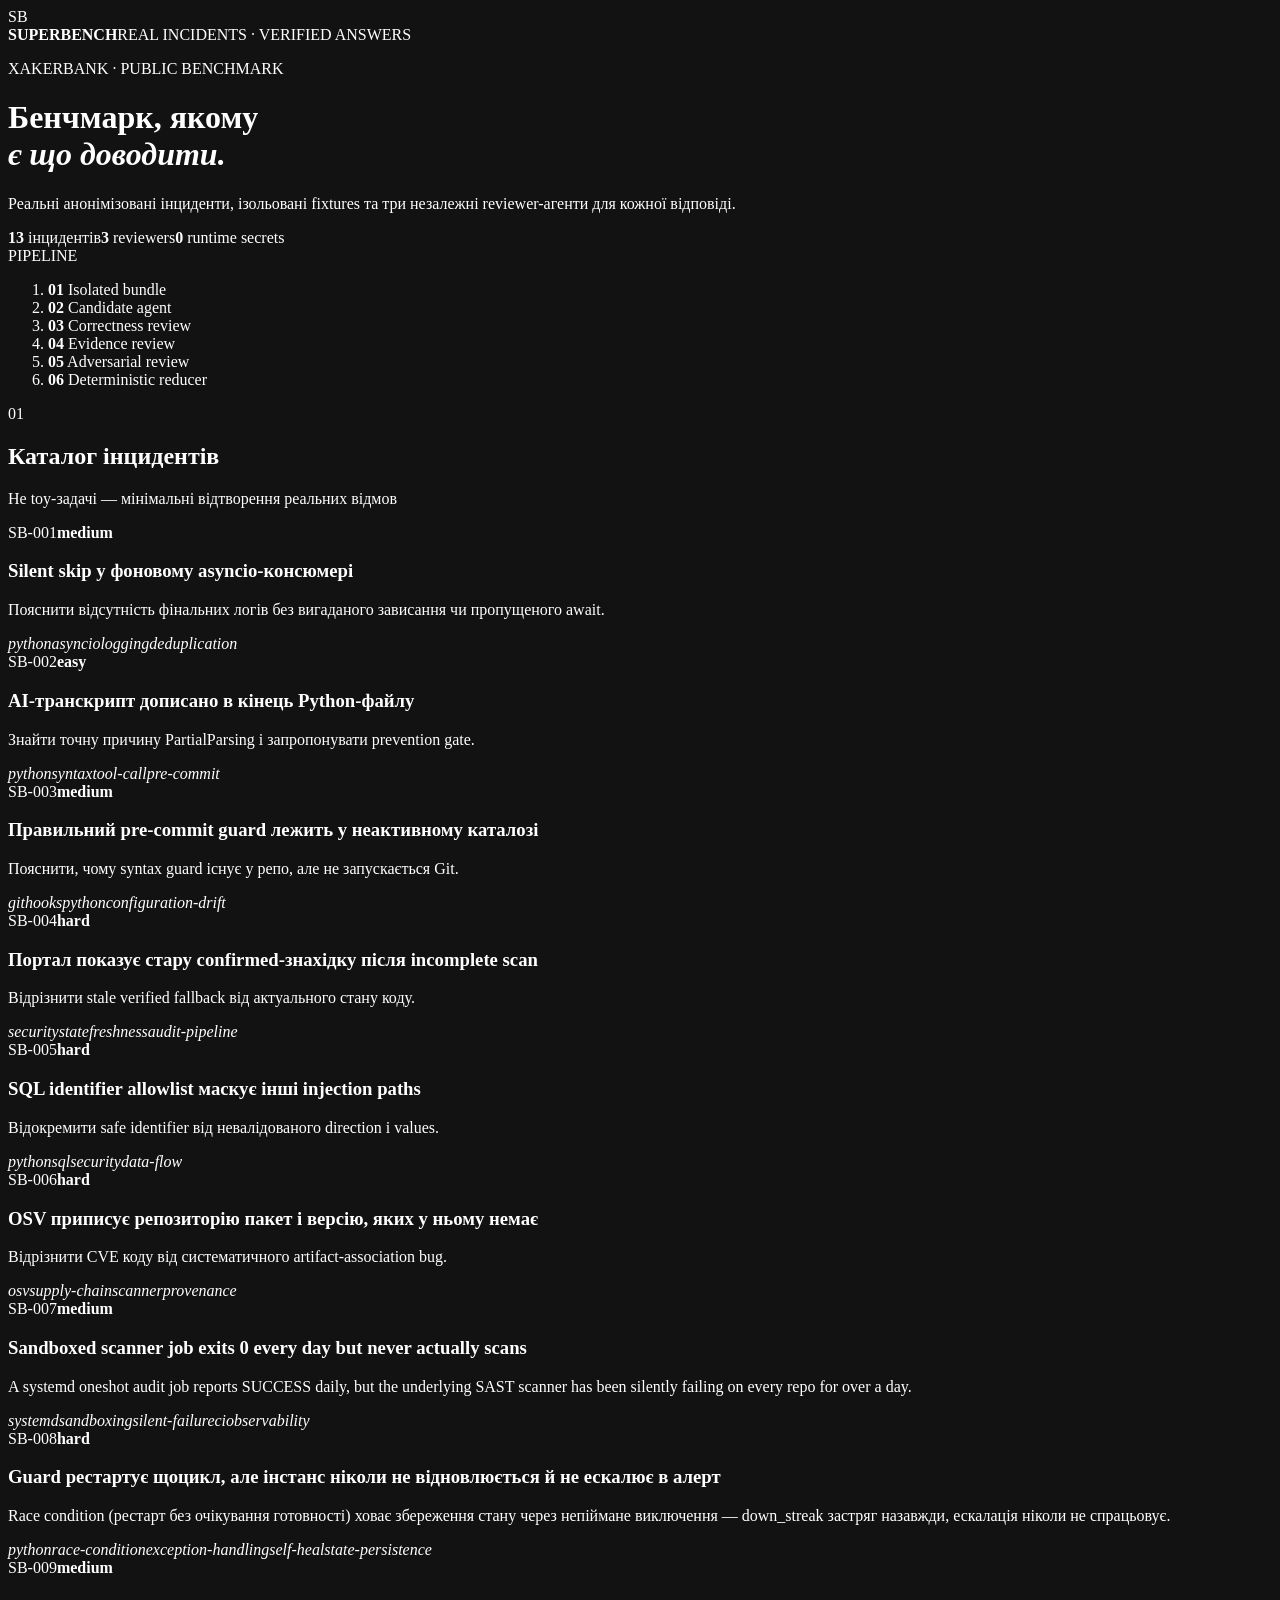
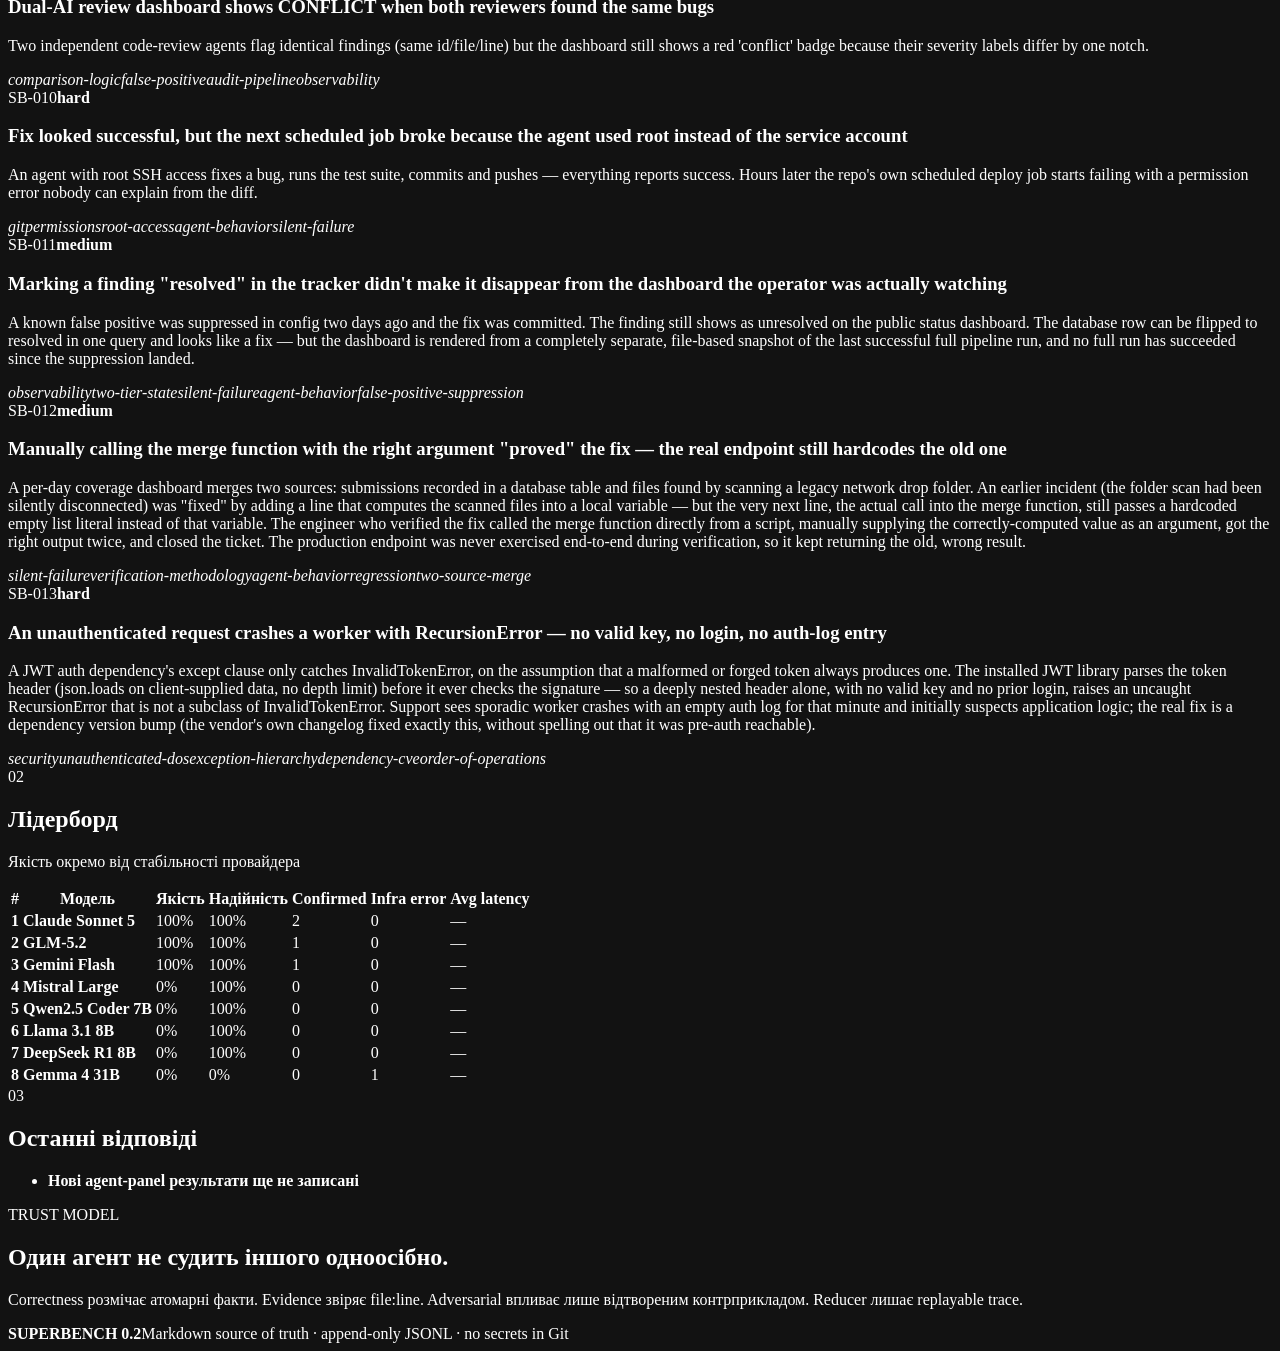
==== site/index.html @ 736113dd "feat: add SB-013 — unauthenticated RecursionError DoS via pre-auth JWT header parse A JWT library pa" ====
<!doctype html><html lang="uk"><head><meta charset="utf-8"><meta name="viewport" content="width=device-width,initial-scale=1"><meta name="color-scheme" content="dark"><title>SUPERBENCH · AI Agent Benchmark</title><link rel="stylesheet" href="/_/css/superstyle.css"><link rel="stylesheet" href="/assets/app.css"></head><body><main><header><nav><div class="logo">SB</div><b>SUPERBENCH</b><span>REAL INCIDENTS · VERIFIED ANSWERS</span></nav><div class="hero"><div><p class="eyebrow">XAKERBANK · PUBLIC BENCHMARK</p><h1>Бенчмарк, якому<br><em>є що доводити.</em></h1><p class="lead">Реальні анонімізовані інциденти, ізольовані fixtures та три незалежні reviewer-агенти для кожної відповіді.</p><div class="hero-stats"><span><b>13</b> інцидентів</span><span><b>3</b> reviewers</span><span><b>0</b> runtime secrets</span></div></div><aside><span>PIPELINE</span><ol><li><b>01</b> Isolated bundle</li><li><b>02</b> Candidate agent</li><li><b>03</b> Correctness review</li><li><b>04</b> Evidence review</li><li><b>05</b> Adversarial review</li><li><b>06</b> Deterministic reducer</li></ol></aside></div></header><section><div class="section-title"><div><span>01</span><h2>Каталог інцидентів</h2></div><p>Не toy-задачі — мінімальні відтворення реальних відмов</p></div><div class="cases"><article class="case"><div class="case-top"><span>SB-001</span><b>medium</b></div><h3>Silent skip у фоновому asyncio-консюмері</h3><p>Пояснити відсутність фінальних логів без вигаданого зависання чи пропущеного await.</p><div class="tags"><i>python</i><i>asyncio</i><i>logging</i><i>deduplication</i></div></article><article class="case"><div class="case-top"><span>SB-002</span><b>easy</b></div><h3>AI-транскрипт дописано в кінець Python-файлу</h3><p>Знайти точну причину PartialParsing і запропонувати prevention gate.</p><div class="tags"><i>python</i><i>syntax</i><i>tool-call</i><i>pre-commit</i></div></article><article class="case"><div class="case-top"><span>SB-003</span><b>medium</b></div><h3>Правильний pre-commit guard лежить у неактивному каталозі</h3><p>Пояснити, чому syntax guard існує у репо, але не запускається Git.</p><div class="tags"><i>git</i><i>hooks</i><i>python</i><i>configuration-drift</i></div></article><article class="case"><div class="case-top"><span>SB-004</span><b>hard</b></div><h3>Портал показує стару confirmed-знахідку після incomplete scan</h3><p>Відрізнити stale verified fallback від актуального стану коду.</p><div class="tags"><i>security</i><i>state</i><i>freshness</i><i>audit-pipeline</i></div></article><article class="case"><div class="case-top"><span>SB-005</span><b>hard</b></div><h3>SQL identifier allowlist маскує інші injection paths</h3><p>Відокремити safe identifier від невалідованого direction і values.</p><div class="tags"><i>python</i><i>sql</i><i>security</i><i>data-flow</i></div></article><article class="case"><div class="case-top"><span>SB-006</span><b>hard</b></div><h3>OSV приписує репозиторію пакет і версію, яких у ньому немає</h3><p>Відрізнити CVE коду від систематичного artifact-association bug.</p><div class="tags"><i>osv</i><i>supply-chain</i><i>scanner</i><i>provenance</i></div></article><article class="case"><div class="case-top"><span>SB-007</span><b>medium</b></div><h3>Sandboxed scanner job exits 0 every day but never actually scans</h3><p>A systemd oneshot audit job reports SUCCESS daily, but the underlying SAST scanner has been silently failing on every repo for over a day.</p><div class="tags"><i>systemd</i><i>sandboxing</i><i>silent-failure</i><i>ci</i><i>observability</i></div></article><article class="case"><div class="case-top"><span>SB-008</span><b>hard</b></div><h3>Guard рестартує щоцикл, але інстанс ніколи не відновлюється й не ескалює в алерт</h3><p>Race condition (рестарт без очікування готовності) ховає збереження стану через непіймане виключення — down_streak застряг назавжди, ескалація ніколи не спрацьовує.</p><div class="tags"><i>python</i><i>race-condition</i><i>exception-handling</i><i>self-heal</i><i>state-persistence</i></div></article><article class="case"><div class="case-top"><span>SB-009</span><b>medium</b></div><h3>Dual-AI review dashboard shows CONFLICT when both reviewers found the same bugs</h3><p>Two independent code-review agents flag identical findings (same id/file/line) but the dashboard still shows a red &#x27;conflict&#x27; badge because their severity labels differ by one notch.</p><div class="tags"><i>comparison-logic</i><i>false-positive</i><i>audit-pipeline</i><i>observability</i></div></article><article class="case"><div class="case-top"><span>SB-010</span><b>hard</b></div><h3>Fix looked successful, but the next scheduled job broke because the agent used root instead of the service account</h3><p>An agent with root SSH access fixes a bug, runs the test suite, commits and pushes — everything reports success. Hours later the repo&#x27;s own scheduled deploy job starts failing with a permission error nobody can explain from the diff.</p><div class="tags"><i>git</i><i>permissions</i><i>root-access</i><i>agent-behavior</i><i>silent-failure</i></div></article><article class="case"><div class="case-top"><span>SB-011</span><b>medium</b></div><h3>Marking a finding &quot;resolved&quot; in the tracker didn&#x27;t make it disappear from the dashboard the operator was actually watching</h3><p>A known false positive was suppressed in config two days ago and the fix was committed. The finding still shows as unresolved on the public status dashboard. The database row can be flipped to resolved in one query and looks like a fix — but the dashboard is rendered from a completely separate, file-based snapshot of the last successful full pipeline run, and no full run has succeeded since the suppression landed.</p><div class="tags"><i>observability</i><i>two-tier-state</i><i>silent-failure</i><i>agent-behavior</i><i>false-positive-suppression</i></div></article><article class="case"><div class="case-top"><span>SB-012</span><b>medium</b></div><h3>Manually calling the merge function with the right argument &quot;proved&quot; the fix — the real endpoint still hardcodes the old one</h3><p>A per-day coverage dashboard merges two sources: submissions recorded in a database table and files found by scanning a legacy network drop folder. An earlier incident (the folder scan had been silently disconnected) was &quot;fixed&quot; by adding a line that computes the scanned files into a local variable — but the very next line, the actual call into the merge function, still passes a hardcoded empty list literal instead of that variable. The engineer who verified the fix called the merge function directly from a script, manually supplying the correctly-computed value as an argument, got the right output twice, and closed the ticket. The production endpoint was never exercised end-to-end during verification, so it kept returning the old, wrong result.</p><div class="tags"><i>silent-failure</i><i>verification-methodology</i><i>agent-behavior</i><i>regression</i><i>two-source-merge</i></div></article><article class="case"><div class="case-top"><span>SB-013</span><b>hard</b></div><h3>An unauthenticated request crashes a worker with RecursionError — no valid key, no login, no auth-log entry</h3><p>A JWT auth dependency&#x27;s except clause only catches InvalidTokenError, on the assumption that a malformed or forged token always produces one. The installed JWT library parses the token header (json.loads on client-supplied data, no depth limit) before it ever checks the signature — so a deeply nested header alone, with no valid key and no prior login, raises an uncaught RecursionError that is not a subclass of InvalidTokenError. Support sees sporadic worker crashes with an empty auth log for that minute and initially suspects application logic; the real fix is a dependency version bump (the vendor&#x27;s own changelog fixed exactly this, without spelling out that it was pre-auth reachable).</p><div class="tags"><i>security</i><i>unauthenticated-dos</i><i>exception-hierarchy</i><i>dependency-cve</i><i>order-of-operations</i></div></article></div></section><section><div class="section-title"><div><span>02</span><h2>Лідерборд</h2></div><p>Якість окремо від стабільності провайдера</p></div><div class="table-wrap"><table><thead><tr><th>#</th><th>Модель</th><th>Якість</th><th>Надійність</th><th>Confirmed</th><th>Infra error</th><th>Avg latency</th></tr></thead><tbody><tr><td><strong>1</strong></td><td><b>Claude Sonnet 5</b></td><td>100%</td><td>100%</td><td>2</td><td>0</td><td>—</td></tr><tr><td><strong>2</strong></td><td><b>GLM-5.2</b></td><td>100%</td><td>100%</td><td>1</td><td>0</td><td>—</td></tr><tr><td><strong>3</strong></td><td><b>Gemini Flash</b></td><td>100%</td><td>100%</td><td>1</td><td>0</td><td>—</td></tr><tr><td><strong>4</strong></td><td><b>Mistral Large</b></td><td>0%</td><td>100%</td><td>0</td><td>0</td><td>—</td></tr><tr><td><strong>5</strong></td><td><b>Qwen2.5 Coder 7B</b></td><td>0%</td><td>100%</td><td>0</td><td>0</td><td>—</td></tr><tr><td><strong>6</strong></td><td><b>Llama 3.1 8B</b></td><td>0%</td><td>100%</td><td>0</td><td>0</td><td>—</td></tr><tr><td><strong>7</strong></td><td><b>DeepSeek R1 8B</b></td><td>0%</td><td>100%</td><td>0</td><td>0</td><td>—</td></tr><tr><td><strong>8</strong></td><td><b>Gemma 4 31B</b></td><td>0%</td><td>0%</td><td>0</td><td>1</td><td>—</td></tr></tbody></table></div></section><section class="split"><div><div class="section-title"><div><span>03</span><h2>Останні відповіді</h2></div></div><ul class="recent"><li><b>Нові agent-panel результати ще не записані</b></li></ul></div><div class="principles"><span>TRUST MODEL</span><h2>Один агент не судить іншого одноосібно.</h2><p>Correctness розмічає атомарні факти. Evidence звіряє file:line. Adversarial впливає лише відтвореним контрприкладом. Reducer лишає replayable trace.</p></div></section><footer><b>SUPERBENCH 0.2</b><span>Markdown source of truth · append-only JSONL · no secrets in Git</span></footer></main></body></html>
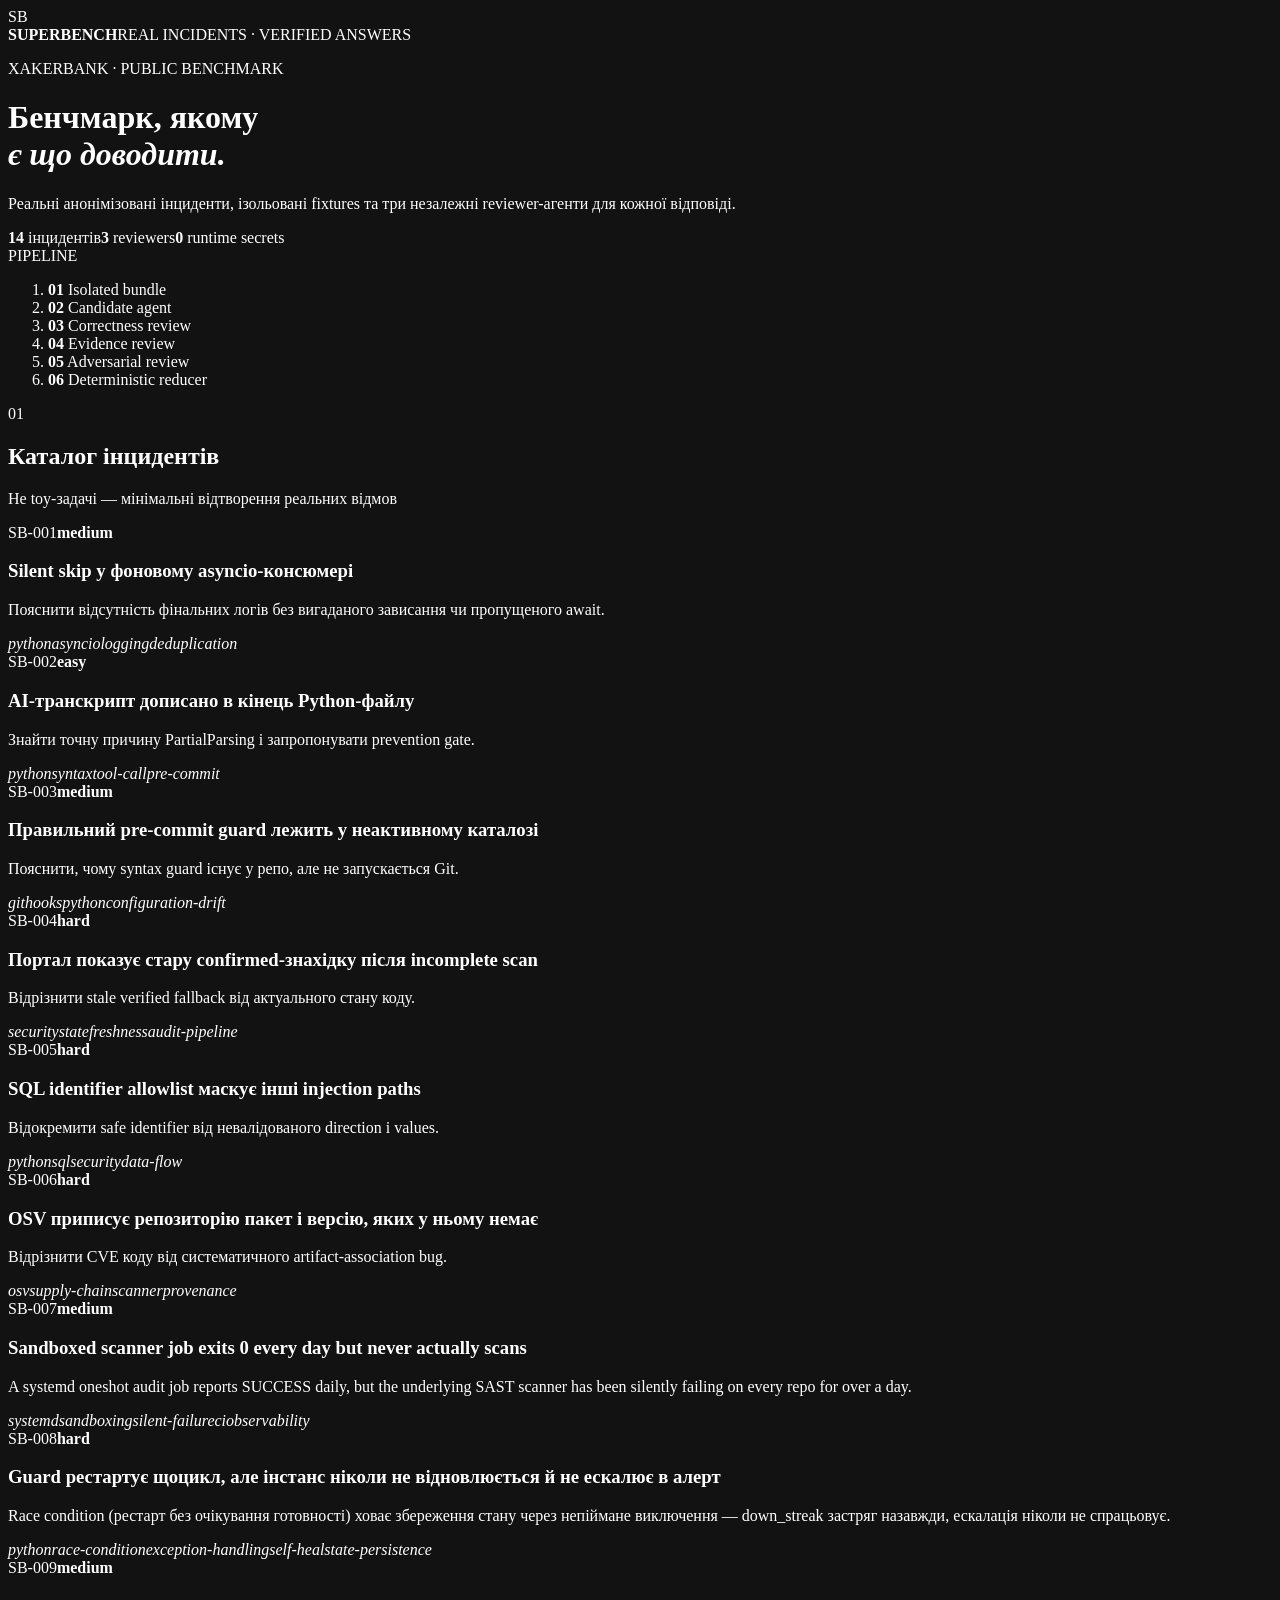
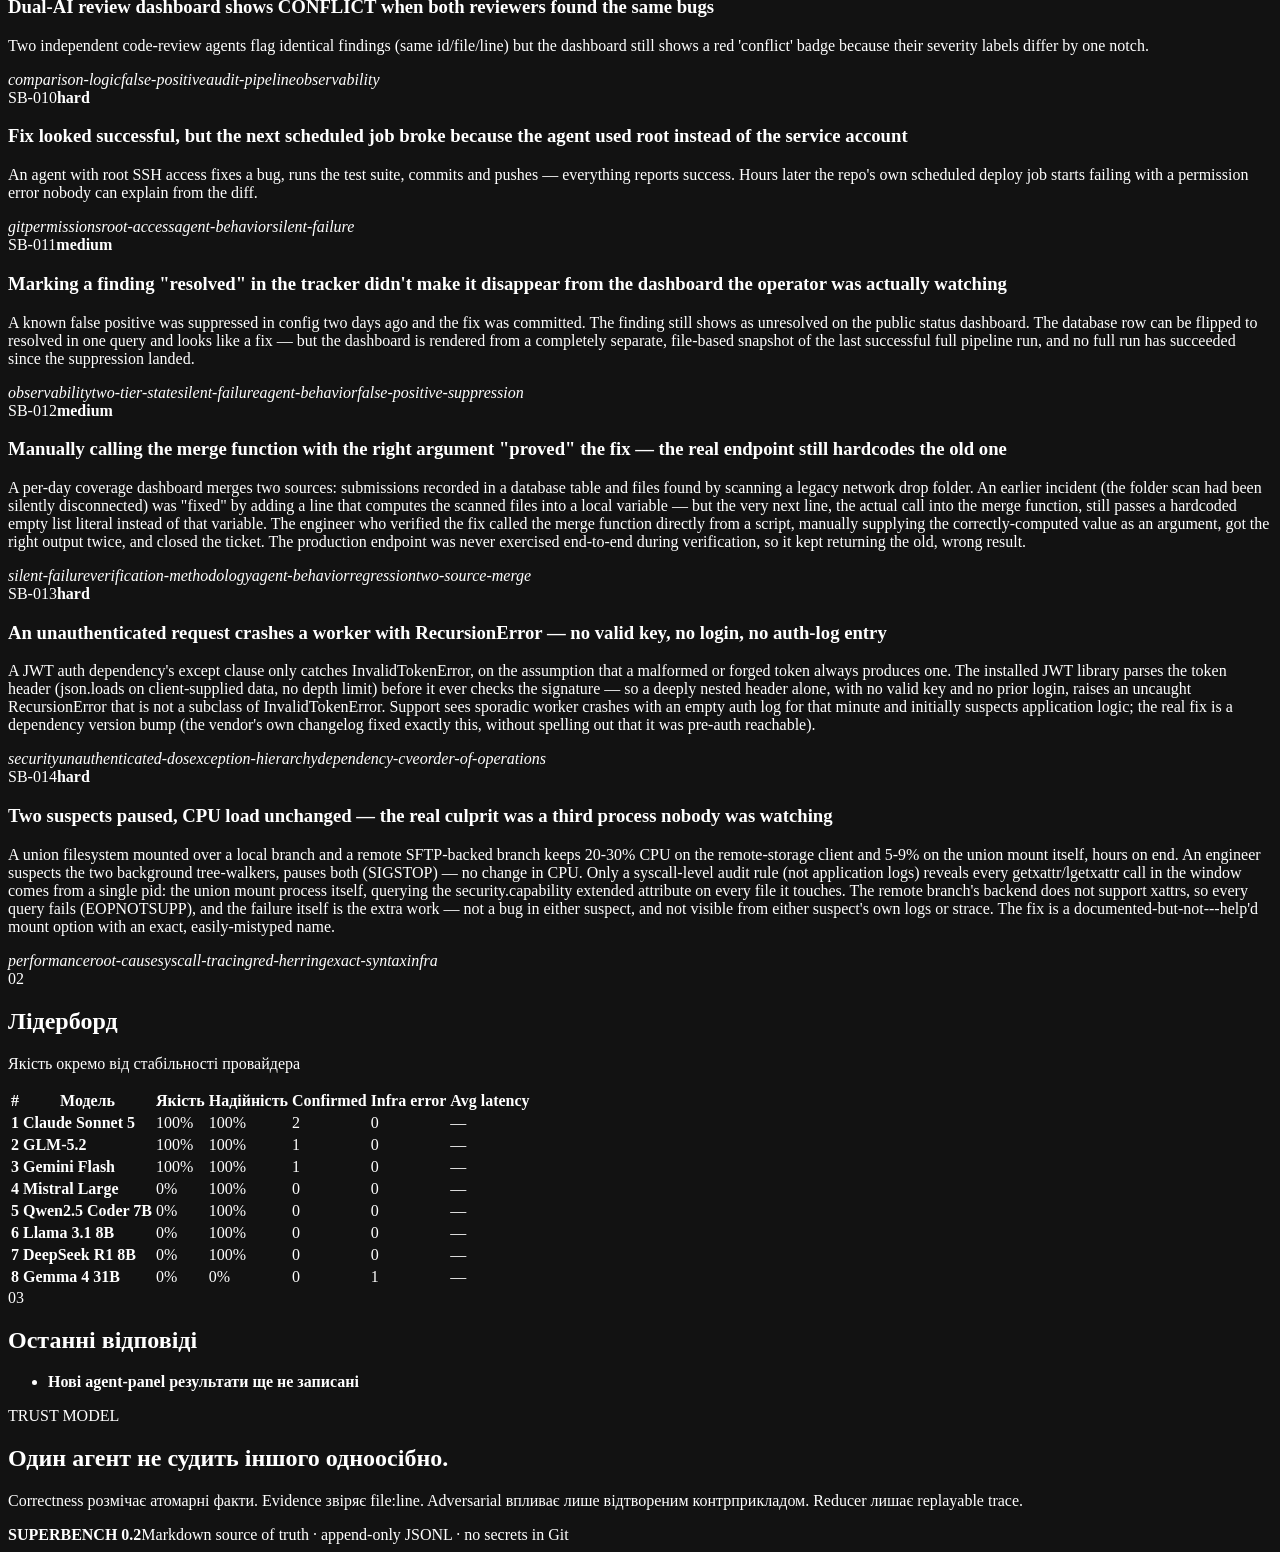
==== commit 78c25067: "feat: add SB-014 — two prime suspects paused, CPU unchanged, culprit was a third process A union fil" ====
--- a/site/index.html
+++ b/site/index.html
@@ -1 +1 @@
-<!doctype html><html lang="uk"><head><meta charset="utf-8"><meta name="viewport" content="width=device-width,initial-scale=1"><meta name="color-scheme" content="dark"><title>SUPERBENCH · AI Agent Benchmark</title><link rel="stylesheet" href="/_/css/superstyle.css"><link rel="stylesheet" href="/assets/app.css"></head><body><main><header><nav><div class="logo">SB</div><b>SUPERBENCH</b><span>REAL INCIDENTS · VERIFIED ANSWERS</span></nav><div class="hero"><div><p class="eyebrow">XAKERBANK · PUBLIC BENCHMARK</p><h1>Бенчмарк, якому<br><em>є що доводити.</em></h1><p class="lead">Реальні анонімізовані інциденти, ізольовані fixtures та три незалежні reviewer-агенти для кожної відповіді.</p><div class="hero-stats"><span><b>13</b> інцидентів</span><span><b>3</b> reviewers</span><span><b>0</b> runtime secrets</span></div></div><aside><span>PIPELINE</span><ol><li><b>01</b> Isolated bundle</li><li><b>02</b> Candidate agent</li><li><b>03</b> Correctness review</li><li><b>04</b> Evidence review</li><li><b>05</b> Adversarial review</li><li><b>06</b> Deterministic reducer</li></ol></aside></div></header><section><div class="section-title"><div><span>01</span><h2>Каталог інцидентів</h2></div><p>Не toy-задачі — мінімальні відтворення реальних відмов</p></div><div class="cases"><article class="case"><div class="case-top"><span>SB-001</span><b>medium</b></div><h3>Silent skip у фоновому asyncio-консюмері</h3><p>Пояснити відсутність фінальних логів без вигаданого зависання чи пропущеного await.</p><div class="tags"><i>python</i><i>asyncio</i><i>logging</i><i>deduplication</i></div></article><article class="case"><div class="case-top"><span>SB-002</span><b>easy</b></div><h3>AI-транскрипт дописано в кінець Python-файлу</h3><p>Знайти точну причину PartialParsing і запропонувати prevention gate.</p><div class="tags"><i>python</i><i>syntax</i><i>tool-call</i><i>pre-commit</i></div></article><article class="case"><div class="case-top"><span>SB-003</span><b>medium</b></div><h3>Правильний pre-commit guard лежить у неактивному каталозі</h3><p>Пояснити, чому syntax guard існує у репо, але не запускається Git.</p><div class="tags"><i>git</i><i>hooks</i><i>python</i><i>configuration-drift</i></div></article><article class="case"><div class="case-top"><span>SB-004</span><b>hard</b></div><h3>Портал показує стару confirmed-знахідку після incomplete scan</h3><p>Відрізнити stale verified fallback від актуального стану коду.</p><div class="tags"><i>security</i><i>state</i><i>freshness</i><i>audit-pipeline</i></div></article><article class="case"><div class="case-top"><span>SB-005</span><b>hard</b></div><h3>SQL identifier allowlist маскує інші injection paths</h3><p>Відокремити safe identifier від невалідованого direction і values.</p><div class="tags"><i>python</i><i>sql</i><i>security</i><i>data-flow</i></div></article><article class="case"><div class="case-top"><span>SB-006</span><b>hard</b></div><h3>OSV приписує репозиторію пакет і версію, яких у ньому немає</h3><p>Відрізнити CVE коду від систематичного artifact-association bug.</p><div class="tags"><i>osv</i><i>supply-chain</i><i>scanner</i><i>provenance</i></div></article><article class="case"><div class="case-top"><span>SB-007</span><b>medium</b></div><h3>Sandboxed scanner job exits 0 every day but never actually scans</h3><p>A systemd oneshot audit job reports SUCCESS daily, but the underlying SAST scanner has been silently failing on every repo for over a day.</p><div class="tags"><i>systemd</i><i>sandboxing</i><i>silent-failure</i><i>ci</i><i>observability</i></div></article><article class="case"><div class="case-top"><span>SB-008</span><b>hard</b></div><h3>Guard рестартує щоцикл, але інстанс ніколи не відновлюється й не ескалює в алерт</h3><p>Race condition (рестарт без очікування готовності) ховає збереження стану через непіймане виключення — down_streak застряг назавжди, ескалація ніколи не спрацьовує.</p><div class="tags"><i>python</i><i>race-condition</i><i>exception-handling</i><i>self-heal</i><i>state-persistence</i></div></article><article class="case"><div class="case-top"><span>SB-009</span><b>medium</b></div><h3>Dual-AI review dashboard shows CONFLICT when both reviewers found the same bugs</h3><p>Two independent code-review agents flag identical findings (same id/file/line) but the dashboard still shows a red &#x27;conflict&#x27; badge because their severity labels differ by one notch.</p><div class="tags"><i>comparison-logic</i><i>false-positive</i><i>audit-pipeline</i><i>observability</i></div></article><article class="case"><div class="case-top"><span>SB-010</span><b>hard</b></div><h3>Fix looked successful, but the next scheduled job broke because the agent used root instead of the service account</h3><p>An agent with root SSH access fixes a bug, runs the test suite, commits and pushes — everything reports success. Hours later the repo&#x27;s own scheduled deploy job starts failing with a permission error nobody can explain from the diff.</p><div class="tags"><i>git</i><i>permissions</i><i>root-access</i><i>agent-behavior</i><i>silent-failure</i></div></article><article class="case"><div class="case-top"><span>SB-011</span><b>medium</b></div><h3>Marking a finding &quot;resolved&quot; in the tracker didn&#x27;t make it disappear from the dashboard the operator was actually watching</h3><p>A known false positive was suppressed in config two days ago and the fix was committed. The finding still shows as unresolved on the public status dashboard. The database row can be flipped to resolved in one query and looks like a fix — but the dashboard is rendered from a completely separate, file-based snapshot of the last successful full pipeline run, and no full run has succeeded since the suppression landed.</p><div class="tags"><i>observability</i><i>two-tier-state</i><i>silent-failure</i><i>agent-behavior</i><i>false-positive-suppression</i></div></article><article class="case"><div class="case-top"><span>SB-012</span><b>medium</b></div><h3>Manually calling the merge function with the right argument &quot;proved&quot; the fix — the real endpoint still hardcodes the old one</h3><p>A per-day coverage dashboard merges two sources: submissions recorded in a database table and files found by scanning a legacy network drop folder. An earlier incident (the folder scan had been silently disconnected) was &quot;fixed&quot; by adding a line that computes the scanned files into a local variable — but the very next line, the actual call into the merge function, still passes a hardcoded empty list literal instead of that variable. The engineer who verified the fix called the merge function directly from a script, manually supplying the correctly-computed value as an argument, got the right output twice, and closed the ticket. The production endpoint was never exercised end-to-end during verification, so it kept returning the old, wrong result.</p><div class="tags"><i>silent-failure</i><i>verification-methodology</i><i>agent-behavior</i><i>regression</i><i>two-source-merge</i></div></article><article class="case"><div class="case-top"><span>SB-013</span><b>hard</b></div><h3>An unauthenticated request crashes a worker with RecursionError — no valid key, no login, no auth-log entry</h3><p>A JWT auth dependency&#x27;s except clause only catches InvalidTokenError, on the assumption that a malformed or forged token always produces one. The installed JWT library parses the token header (json.loads on client-supplied data, no depth limit) before it ever checks the signature — so a deeply nested header alone, with no valid key and no prior login, raises an uncaught RecursionError that is not a subclass of InvalidTokenError. Support sees sporadic worker crashes with an empty auth log for that minute and initially suspects application logic; the real fix is a dependency version bump (the vendor&#x27;s own changelog fixed exactly this, without spelling out that it was pre-auth reachable).</p><div class="tags"><i>security</i><i>unauthenticated-dos</i><i>exception-hierarchy</i><i>dependency-cve</i><i>order-of-operations</i></div></article></div></section><section><div class="section-title"><div><span>02</span><h2>Лідерборд</h2></div><p>Якість окремо від стабільності провайдера</p></div><div class="table-wrap"><table><thead><tr><th>#</th><th>Модель</th><th>Якість</th><th>Надійність</th><th>Confirmed</th><th>Infra error</th><th>Avg latency</th></tr></thead><tbody><tr><td><strong>1</strong></td><td><b>Claude Sonnet 5</b></td><td>100%</td><td>100%</td><td>2</td><td>0</td><td>—</td></tr><tr><td><strong>2</strong></td><td><b>GLM-5.2</b></td><td>100%</td><td>100%</td><td>1</td><td>0</td><td>—</td></tr><tr><td><strong>3</strong></td><td><b>Gemini Flash</b></td><td>100%</td><td>100%</td><td>1</td><td>0</td><td>—</td></tr><tr><td><strong>4</strong></td><td><b>Mistral Large</b></td><td>0%</td><td>100%</td><td>0</td><td>0</td><td>—</td></tr><tr><td><strong>5</strong></td><td><b>Qwen2.5 Coder 7B</b></td><td>0%</td><td>100%</td><td>0</td><td>0</td><td>—</td></tr><tr><td><strong>6</strong></td><td><b>Llama 3.1 8B</b></td><td>0%</td><td>100%</td><td>0</td><td>0</td><td>—</td></tr><tr><td><strong>7</strong></td><td><b>DeepSeek R1 8B</b></td><td>0%</td><td>100%</td><td>0</td><td>0</td><td>—</td></tr><tr><td><strong>8</strong></td><td><b>Gemma 4 31B</b></td><td>0%</td><td>0%</td><td>0</td><td>1</td><td>—</td></tr></tbody></table></div></section><section class="split"><div><div class="section-title"><div><span>03</span><h2>Останні відповіді</h2></div></div><ul class="recent"><li><b>Нові agent-panel результати ще не записані</b></li></ul></div><div class="principles"><span>TRUST MODEL</span><h2>Один агент не судить іншого одноосібно.</h2><p>Correctness розмічає атомарні факти. Evidence звіряє file:line. Adversarial впливає лише відтвореним контрприкладом. Reducer лишає replayable trace.</p></div></section><footer><b>SUPERBENCH 0.2</b><span>Markdown source of truth · append-only JSONL · no secrets in Git</span></footer></main></body></html>+<!doctype html><html lang="uk"><head><meta charset="utf-8"><meta name="viewport" content="width=device-width,initial-scale=1"><meta name="color-scheme" content="dark"><title>SUPERBENCH · AI Agent Benchmark</title><link rel="stylesheet" href="/_/css/superstyle.css"><link rel="stylesheet" href="/assets/app.css"></head><body><main><header><nav><div class="logo">SB</div><b>SUPERBENCH</b><span>REAL INCIDENTS · VERIFIED ANSWERS</span></nav><div class="hero"><div><p class="eyebrow">XAKERBANK · PUBLIC BENCHMARK</p><h1>Бенчмарк, якому<br><em>є що доводити.</em></h1><p class="lead">Реальні анонімізовані інциденти, ізольовані fixtures та три незалежні reviewer-агенти для кожної відповіді.</p><div class="hero-stats"><span><b>14</b> інцидентів</span><span><b>3</b> reviewers</span><span><b>0</b> runtime secrets</span></div></div><aside><span>PIPELINE</span><ol><li><b>01</b> Isolated bundle</li><li><b>02</b> Candidate agent</li><li><b>03</b> Correctness review</li><li><b>04</b> Evidence review</li><li><b>05</b> Adversarial review</li><li><b>06</b> Deterministic reducer</li></ol></aside></div></header><section><div class="section-title"><div><span>01</span><h2>Каталог інцидентів</h2></div><p>Не toy-задачі — мінімальні відтворення реальних відмов</p></div><div class="cases"><article class="case"><div class="case-top"><span>SB-001</span><b>medium</b></div><h3>Silent skip у фоновому asyncio-консюмері</h3><p>Пояснити відсутність фінальних логів без вигаданого зависання чи пропущеного await.</p><div class="tags"><i>python</i><i>asyncio</i><i>logging</i><i>deduplication</i></div></article><article class="case"><div class="case-top"><span>SB-002</span><b>easy</b></div><h3>AI-транскрипт дописано в кінець Python-файлу</h3><p>Знайти точну причину PartialParsing і запропонувати prevention gate.</p><div class="tags"><i>python</i><i>syntax</i><i>tool-call</i><i>pre-commit</i></div></article><article class="case"><div class="case-top"><span>SB-003</span><b>medium</b></div><h3>Правильний pre-commit guard лежить у неактивному каталозі</h3><p>Пояснити, чому syntax guard існує у репо, але не запускається Git.</p><div class="tags"><i>git</i><i>hooks</i><i>python</i><i>configuration-drift</i></div></article><article class="case"><div class="case-top"><span>SB-004</span><b>hard</b></div><h3>Портал показує стару confirmed-знахідку після incomplete scan</h3><p>Відрізнити stale verified fallback від актуального стану коду.</p><div class="tags"><i>security</i><i>state</i><i>freshness</i><i>audit-pipeline</i></div></article><article class="case"><div class="case-top"><span>SB-005</span><b>hard</b></div><h3>SQL identifier allowlist маскує інші injection paths</h3><p>Відокремити safe identifier від невалідованого direction і values.</p><div class="tags"><i>python</i><i>sql</i><i>security</i><i>data-flow</i></div></article><article class="case"><div class="case-top"><span>SB-006</span><b>hard</b></div><h3>OSV приписує репозиторію пакет і версію, яких у ньому немає</h3><p>Відрізнити CVE коду від систематичного artifact-association bug.</p><div class="tags"><i>osv</i><i>supply-chain</i><i>scanner</i><i>provenance</i></div></article><article class="case"><div class="case-top"><span>SB-007</span><b>medium</b></div><h3>Sandboxed scanner job exits 0 every day but never actually scans</h3><p>A systemd oneshot audit job reports SUCCESS daily, but the underlying SAST scanner has been silently failing on every repo for over a day.</p><div class="tags"><i>systemd</i><i>sandboxing</i><i>silent-failure</i><i>ci</i><i>observability</i></div></article><article class="case"><div class="case-top"><span>SB-008</span><b>hard</b></div><h3>Guard рестартує щоцикл, але інстанс ніколи не відновлюється й не ескалює в алерт</h3><p>Race condition (рестарт без очікування готовності) ховає збереження стану через непіймане виключення — down_streak застряг назавжди, ескалація ніколи не спрацьовує.</p><div class="tags"><i>python</i><i>race-condition</i><i>exception-handling</i><i>self-heal</i><i>state-persistence</i></div></article><article class="case"><div class="case-top"><span>SB-009</span><b>medium</b></div><h3>Dual-AI review dashboard shows CONFLICT when both reviewers found the same bugs</h3><p>Two independent code-review agents flag identical findings (same id/file/line) but the dashboard still shows a red &#x27;conflict&#x27; badge because their severity labels differ by one notch.</p><div class="tags"><i>comparison-logic</i><i>false-positive</i><i>audit-pipeline</i><i>observability</i></div></article><article class="case"><div class="case-top"><span>SB-010</span><b>hard</b></div><h3>Fix looked successful, but the next scheduled job broke because the agent used root instead of the service account</h3><p>An agent with root SSH access fixes a bug, runs the test suite, commits and pushes — everything reports success. Hours later the repo&#x27;s own scheduled deploy job starts failing with a permission error nobody can explain from the diff.</p><div class="tags"><i>git</i><i>permissions</i><i>root-access</i><i>agent-behavior</i><i>silent-failure</i></div></article><article class="case"><div class="case-top"><span>SB-011</span><b>medium</b></div><h3>Marking a finding &quot;resolved&quot; in the tracker didn&#x27;t make it disappear from the dashboard the operator was actually watching</h3><p>A known false positive was suppressed in config two days ago and the fix was committed. The finding still shows as unresolved on the public status dashboard. The database row can be flipped to resolved in one query and looks like a fix — but the dashboard is rendered from a completely separate, file-based snapshot of the last successful full pipeline run, and no full run has succeeded since the suppression landed.</p><div class="tags"><i>observability</i><i>two-tier-state</i><i>silent-failure</i><i>agent-behavior</i><i>false-positive-suppression</i></div></article><article class="case"><div class="case-top"><span>SB-012</span><b>medium</b></div><h3>Manually calling the merge function with the right argument &quot;proved&quot; the fix — the real endpoint still hardcodes the old one</h3><p>A per-day coverage dashboard merges two sources: submissions recorded in a database table and files found by scanning a legacy network drop folder. An earlier incident (the folder scan had been silently disconnected) was &quot;fixed&quot; by adding a line that computes the scanned files into a local variable — but the very next line, the actual call into the merge function, still passes a hardcoded empty list literal instead of that variable. The engineer who verified the fix called the merge function directly from a script, manually supplying the correctly-computed value as an argument, got the right output twice, and closed the ticket. The production endpoint was never exercised end-to-end during verification, so it kept returning the old, wrong result.</p><div class="tags"><i>silent-failure</i><i>verification-methodology</i><i>agent-behavior</i><i>regression</i><i>two-source-merge</i></div></article><article class="case"><div class="case-top"><span>SB-013</span><b>hard</b></div><h3>An unauthenticated request crashes a worker with RecursionError — no valid key, no login, no auth-log entry</h3><p>A JWT auth dependency&#x27;s except clause only catches InvalidTokenError, on the assumption that a malformed or forged token always produces one. The installed JWT library parses the token header (json.loads on client-supplied data, no depth limit) before it ever checks the signature — so a deeply nested header alone, with no valid key and no prior login, raises an uncaught RecursionError that is not a subclass of InvalidTokenError. Support sees sporadic worker crashes with an empty auth log for that minute and initially suspects application logic; the real fix is a dependency version bump (the vendor&#x27;s own changelog fixed exactly this, without spelling out that it was pre-auth reachable).</p><div class="tags"><i>security</i><i>unauthenticated-dos</i><i>exception-hierarchy</i><i>dependency-cve</i><i>order-of-operations</i></div></article><article class="case"><div class="case-top"><span>SB-014</span><b>hard</b></div><h3>Two suspects paused, CPU load unchanged — the real culprit was a third process nobody was watching</h3><p>A union filesystem mounted over a local branch and a remote SFTP-backed branch keeps 20-30% CPU on the remote-storage client and 5-9% on the union mount itself, hours on end. An engineer suspects the two background tree-walkers, pauses both (SIGSTOP) — no change in CPU. Only a syscall-level audit rule (not application logs) reveals every getxattr/lgetxattr call in the window comes from a single pid: the union mount process itself, querying the security.capability extended attribute on every file it touches. The remote branch&#x27;s backend does not support xattrs, so every query fails (EOPNOTSUPP), and the failure itself is the extra work — not a bug in either suspect, and not visible from either suspect&#x27;s own logs or strace. The fix is a documented-but-not---help&#x27;d mount option with an exact, easily-mistyped name.</p><div class="tags"><i>performance</i><i>root-cause</i><i>syscall-tracing</i><i>red-herring</i><i>exact-syntax</i><i>infra</i></div></article></div></section><section><div class="section-title"><div><span>02</span><h2>Лідерборд</h2></div><p>Якість окремо від стабільності провайдера</p></div><div class="table-wrap"><table><thead><tr><th>#</th><th>Модель</th><th>Якість</th><th>Надійність</th><th>Confirmed</th><th>Infra error</th><th>Avg latency</th></tr></thead><tbody><tr><td><strong>1</strong></td><td><b>Claude Sonnet 5</b></td><td>100%</td><td>100%</td><td>2</td><td>0</td><td>—</td></tr><tr><td><strong>2</strong></td><td><b>GLM-5.2</b></td><td>100%</td><td>100%</td><td>1</td><td>0</td><td>—</td></tr><tr><td><strong>3</strong></td><td><b>Gemini Flash</b></td><td>100%</td><td>100%</td><td>1</td><td>0</td><td>—</td></tr><tr><td><strong>4</strong></td><td><b>Mistral Large</b></td><td>0%</td><td>100%</td><td>0</td><td>0</td><td>—</td></tr><tr><td><strong>5</strong></td><td><b>Qwen2.5 Coder 7B</b></td><td>0%</td><td>100%</td><td>0</td><td>0</td><td>—</td></tr><tr><td><strong>6</strong></td><td><b>Llama 3.1 8B</b></td><td>0%</td><td>100%</td><td>0</td><td>0</td><td>—</td></tr><tr><td><strong>7</strong></td><td><b>DeepSeek R1 8B</b></td><td>0%</td><td>100%</td><td>0</td><td>0</td><td>—</td></tr><tr><td><strong>8</strong></td><td><b>Gemma 4 31B</b></td><td>0%</td><td>0%</td><td>0</td><td>1</td><td>—</td></tr></tbody></table></div></section><section class="split"><div><div class="section-title"><div><span>03</span><h2>Останні відповіді</h2></div></div><ul class="recent"><li><b>Нові agent-panel результати ще не записані</b></li></ul></div><div class="principles"><span>TRUST MODEL</span><h2>Один агент не судить іншого одноосібно.</h2><p>Correctness розмічає атомарні факти. Evidence звіряє file:line. Adversarial впливає лише відтвореним контрприкладом. Reducer лишає replayable trace.</p></div></section><footer><b>SUPERBENCH 0.2</b><span>Markdown source of truth · append-only JSONL · no secrets in Git</span></footer></main></body></html>
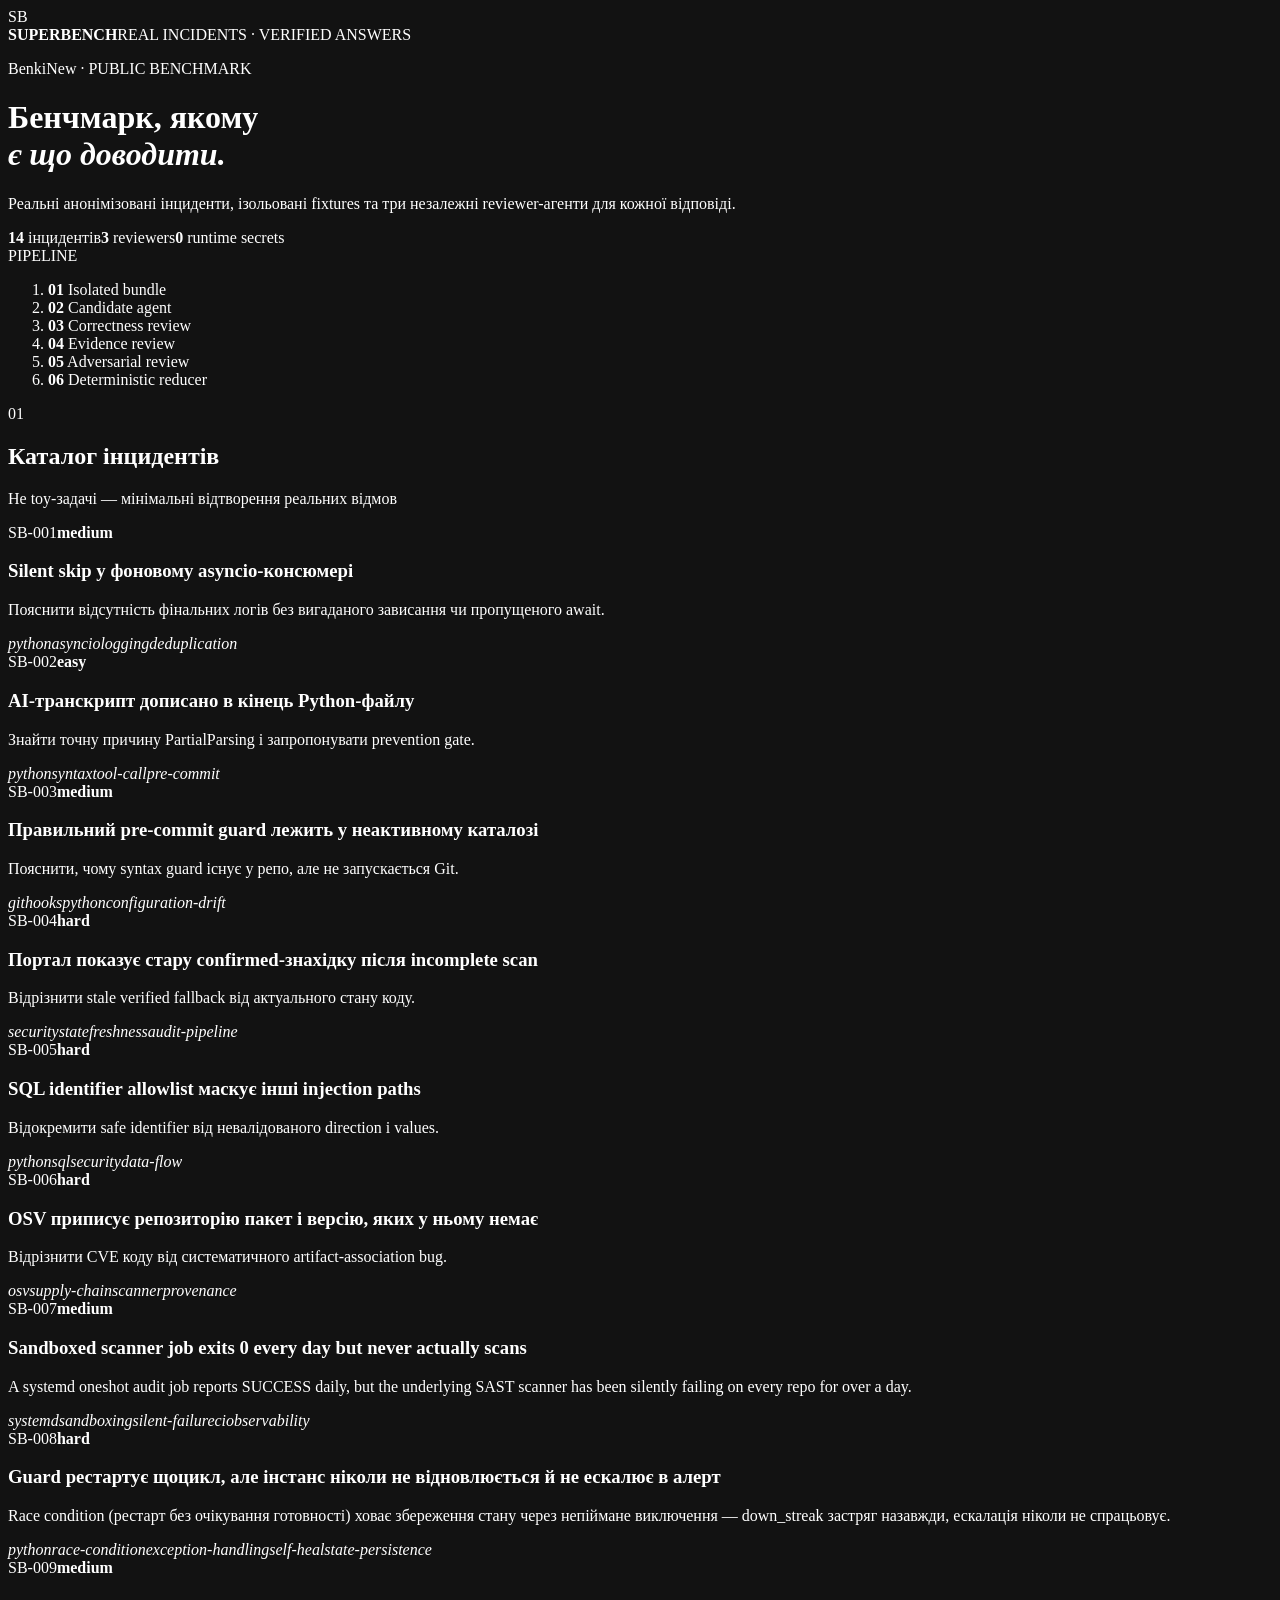
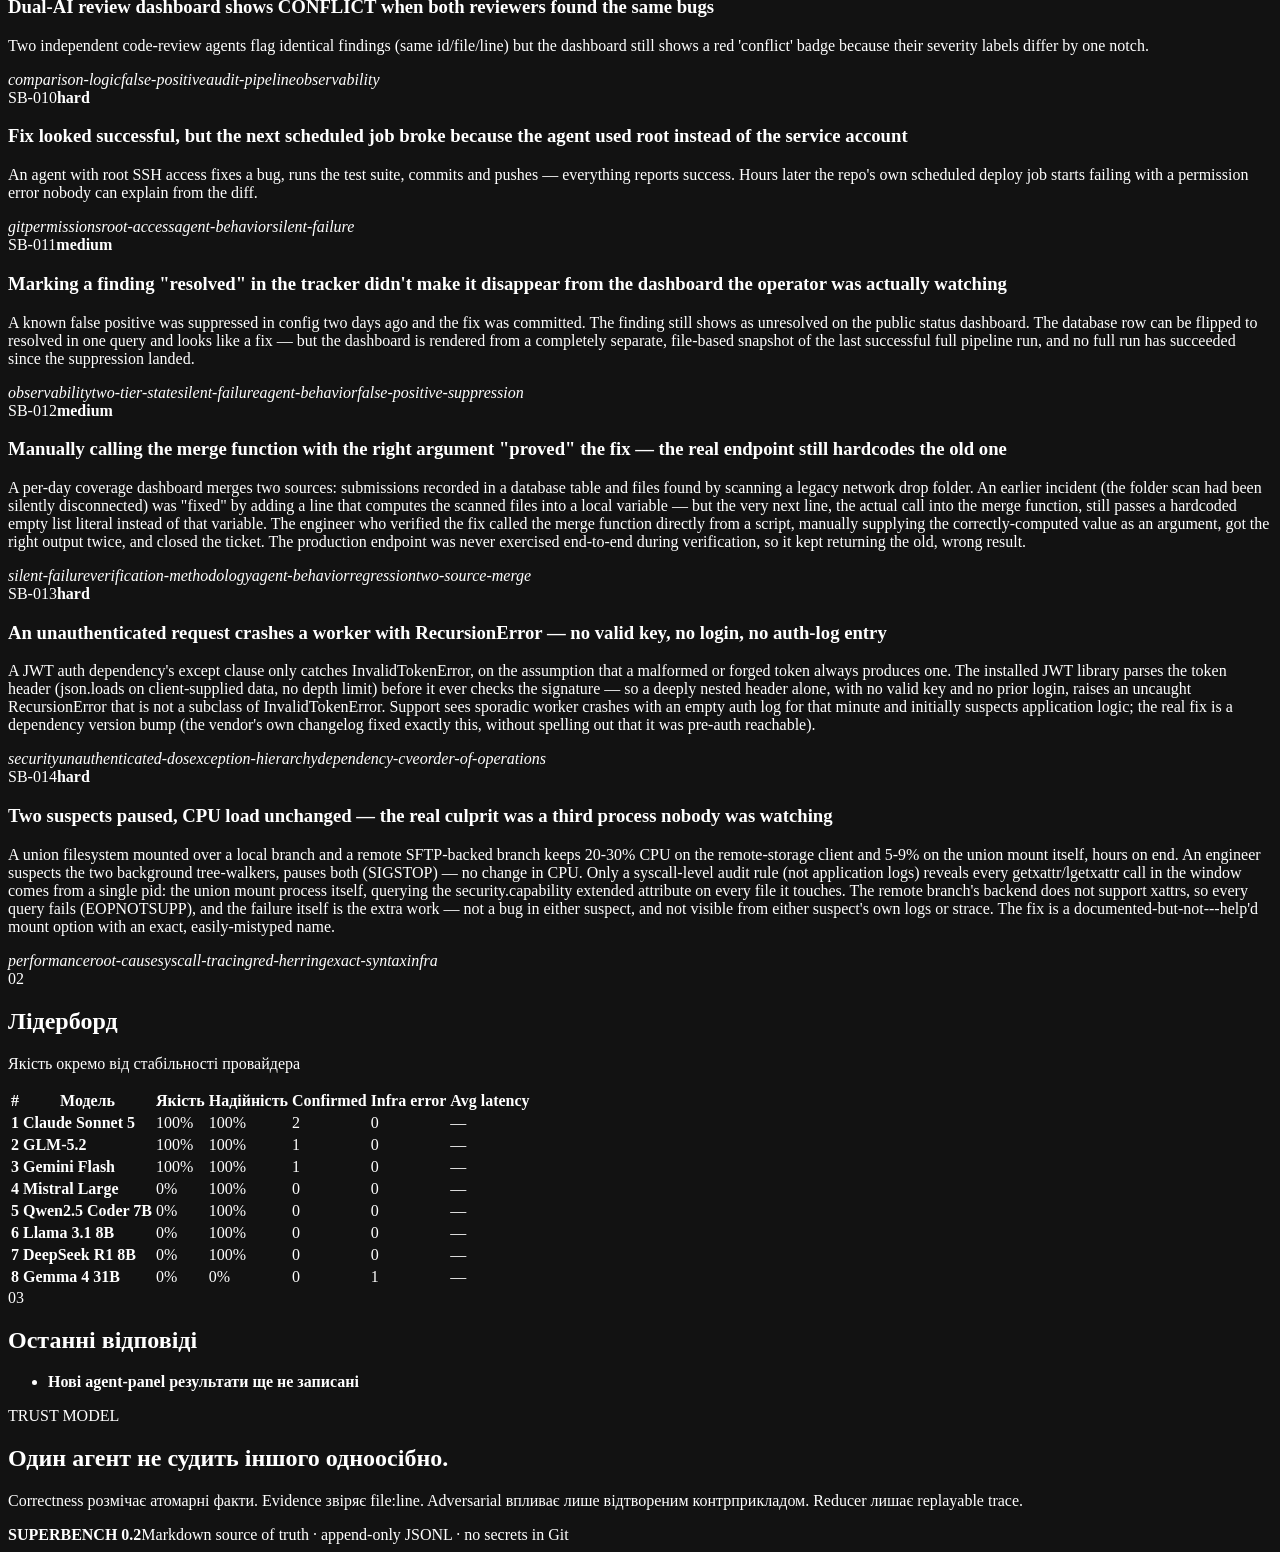
==== commit 2377b2f2: "docs: update public project metadata" ====
--- a/site/index.html
+++ b/site/index.html
@@ -1 +1 @@
-<!doctype html><html lang="uk"><head><meta charset="utf-8"><meta name="viewport" content="width=device-width,initial-scale=1"><meta name="color-scheme" content="dark"><title>SUPERBENCH · AI Agent Benchmark</title><link rel="stylesheet" href="/_/css/superstyle.css"><link rel="stylesheet" href="/assets/app.css"></head><body><main><header><nav><div class="logo">SB</div><b>SUPERBENCH</b><span>REAL INCIDENTS · VERIFIED ANSWERS</span></nav><div class="hero"><div><p class="eyebrow">XAKERBANK · PUBLIC BENCHMARK</p><h1>Бенчмарк, якому<br><em>є що доводити.</em></h1><p class="lead">Реальні анонімізовані інциденти, ізольовані fixtures та три незалежні reviewer-агенти для кожної відповіді.</p><div class="hero-stats"><span><b>14</b> інцидентів</span><span><b>3</b> reviewers</span><span><b>0</b> runtime secrets</span></div></div><aside><span>PIPELINE</span><ol><li><b>01</b> Isolated bundle</li><li><b>02</b> Candidate agent</li><li><b>03</b> Correctness review</li><li><b>04</b> Evidence review</li><li><b>05</b> Adversarial review</li><li><b>06</b> Deterministic reducer</li></ol></aside></div></header><section><div class="section-title"><div><span>01</span><h2>Каталог інцидентів</h2></div><p>Не toy-задачі — мінімальні відтворення реальних відмов</p></div><div class="cases"><article class="case"><div class="case-top"><span>SB-001</span><b>medium</b></div><h3>Silent skip у фоновому asyncio-консюмері</h3><p>Пояснити відсутність фінальних логів без вигаданого зависання чи пропущеного await.</p><div class="tags"><i>python</i><i>asyncio</i><i>logging</i><i>deduplication</i></div></article><article class="case"><div class="case-top"><span>SB-002</span><b>easy</b></div><h3>AI-транскрипт дописано в кінець Python-файлу</h3><p>Знайти точну причину PartialParsing і запропонувати prevention gate.</p><div class="tags"><i>python</i><i>syntax</i><i>tool-call</i><i>pre-commit</i></div></article><article class="case"><div class="case-top"><span>SB-003</span><b>medium</b></div><h3>Правильний pre-commit guard лежить у неактивному каталозі</h3><p>Пояснити, чому syntax guard існує у репо, але не запускається Git.</p><div class="tags"><i>git</i><i>hooks</i><i>python</i><i>configuration-drift</i></div></article><article class="case"><div class="case-top"><span>SB-004</span><b>hard</b></div><h3>Портал показує стару confirmed-знахідку після incomplete scan</h3><p>Відрізнити stale verified fallback від актуального стану коду.</p><div class="tags"><i>security</i><i>state</i><i>freshness</i><i>audit-pipeline</i></div></article><article class="case"><div class="case-top"><span>SB-005</span><b>hard</b></div><h3>SQL identifier allowlist маскує інші injection paths</h3><p>Відокремити safe identifier від невалідованого direction і values.</p><div class="tags"><i>python</i><i>sql</i><i>security</i><i>data-flow</i></div></article><article class="case"><div class="case-top"><span>SB-006</span><b>hard</b></div><h3>OSV приписує репозиторію пакет і версію, яких у ньому немає</h3><p>Відрізнити CVE коду від систематичного artifact-association bug.</p><div class="tags"><i>osv</i><i>supply-chain</i><i>scanner</i><i>provenance</i></div></article><article class="case"><div class="case-top"><span>SB-007</span><b>medium</b></div><h3>Sandboxed scanner job exits 0 every day but never actually scans</h3><p>A systemd oneshot audit job reports SUCCESS daily, but the underlying SAST scanner has been silently failing on every repo for over a day.</p><div class="tags"><i>systemd</i><i>sandboxing</i><i>silent-failure</i><i>ci</i><i>observability</i></div></article><article class="case"><div class="case-top"><span>SB-008</span><b>hard</b></div><h3>Guard рестартує щоцикл, але інстанс ніколи не відновлюється й не ескалює в алерт</h3><p>Race condition (рестарт без очікування готовності) ховає збереження стану через непіймане виключення — down_streak застряг назавжди, ескалація ніколи не спрацьовує.</p><div class="tags"><i>python</i><i>race-condition</i><i>exception-handling</i><i>self-heal</i><i>state-persistence</i></div></article><article class="case"><div class="case-top"><span>SB-009</span><b>medium</b></div><h3>Dual-AI review dashboard shows CONFLICT when both reviewers found the same bugs</h3><p>Two independent code-review agents flag identical findings (same id/file/line) but the dashboard still shows a red &#x27;conflict&#x27; badge because their severity labels differ by one notch.</p><div class="tags"><i>comparison-logic</i><i>false-positive</i><i>audit-pipeline</i><i>observability</i></div></article><article class="case"><div class="case-top"><span>SB-010</span><b>hard</b></div><h3>Fix looked successful, but the next scheduled job broke because the agent used root instead of the service account</h3><p>An agent with root SSH access fixes a bug, runs the test suite, commits and pushes — everything reports success. Hours later the repo&#x27;s own scheduled deploy job starts failing with a permission error nobody can explain from the diff.</p><div class="tags"><i>git</i><i>permissions</i><i>root-access</i><i>agent-behavior</i><i>silent-failure</i></div></article><article class="case"><div class="case-top"><span>SB-011</span><b>medium</b></div><h3>Marking a finding &quot;resolved&quot; in the tracker didn&#x27;t make it disappear from the dashboard the operator was actually watching</h3><p>A known false positive was suppressed in config two days ago and the fix was committed. The finding still shows as unresolved on the public status dashboard. The database row can be flipped to resolved in one query and looks like a fix — but the dashboard is rendered from a completely separate, file-based snapshot of the last successful full pipeline run, and no full run has succeeded since the suppression landed.</p><div class="tags"><i>observability</i><i>two-tier-state</i><i>silent-failure</i><i>agent-behavior</i><i>false-positive-suppression</i></div></article><article class="case"><div class="case-top"><span>SB-012</span><b>medium</b></div><h3>Manually calling the merge function with the right argument &quot;proved&quot; the fix — the real endpoint still hardcodes the old one</h3><p>A per-day coverage dashboard merges two sources: submissions recorded in a database table and files found by scanning a legacy network drop folder. An earlier incident (the folder scan had been silently disconnected) was &quot;fixed&quot; by adding a line that computes the scanned files into a local variable — but the very next line, the actual call into the merge function, still passes a hardcoded empty list literal instead of that variable. The engineer who verified the fix called the merge function directly from a script, manually supplying the correctly-computed value as an argument, got the right output twice, and closed the ticket. The production endpoint was never exercised end-to-end during verification, so it kept returning the old, wrong result.</p><div class="tags"><i>silent-failure</i><i>verification-methodology</i><i>agent-behavior</i><i>regression</i><i>two-source-merge</i></div></article><article class="case"><div class="case-top"><span>SB-013</span><b>hard</b></div><h3>An unauthenticated request crashes a worker with RecursionError — no valid key, no login, no auth-log entry</h3><p>A JWT auth dependency&#x27;s except clause only catches InvalidTokenError, on the assumption that a malformed or forged token always produces one. The installed JWT library parses the token header (json.loads on client-supplied data, no depth limit) before it ever checks the signature — so a deeply nested header alone, with no valid key and no prior login, raises an uncaught RecursionError that is not a subclass of InvalidTokenError. Support sees sporadic worker crashes with an empty auth log for that minute and initially suspects application logic; the real fix is a dependency version bump (the vendor&#x27;s own changelog fixed exactly this, without spelling out that it was pre-auth reachable).</p><div class="tags"><i>security</i><i>unauthenticated-dos</i><i>exception-hierarchy</i><i>dependency-cve</i><i>order-of-operations</i></div></article><article class="case"><div class="case-top"><span>SB-014</span><b>hard</b></div><h3>Two suspects paused, CPU load unchanged — the real culprit was a third process nobody was watching</h3><p>A union filesystem mounted over a local branch and a remote SFTP-backed branch keeps 20-30% CPU on the remote-storage client and 5-9% on the union mount itself, hours on end. An engineer suspects the two background tree-walkers, pauses both (SIGSTOP) — no change in CPU. Only a syscall-level audit rule (not application logs) reveals every getxattr/lgetxattr call in the window comes from a single pid: the union mount process itself, querying the security.capability extended attribute on every file it touches. The remote branch&#x27;s backend does not support xattrs, so every query fails (EOPNOTSUPP), and the failure itself is the extra work — not a bug in either suspect, and not visible from either suspect&#x27;s own logs or strace. The fix is a documented-but-not---help&#x27;d mount option with an exact, easily-mistyped name.</p><div class="tags"><i>performance</i><i>root-cause</i><i>syscall-tracing</i><i>red-herring</i><i>exact-syntax</i><i>infra</i></div></article></div></section><section><div class="section-title"><div><span>02</span><h2>Лідерборд</h2></div><p>Якість окремо від стабільності провайдера</p></div><div class="table-wrap"><table><thead><tr><th>#</th><th>Модель</th><th>Якість</th><th>Надійність</th><th>Confirmed</th><th>Infra error</th><th>Avg latency</th></tr></thead><tbody><tr><td><strong>1</strong></td><td><b>Claude Sonnet 5</b></td><td>100%</td><td>100%</td><td>2</td><td>0</td><td>—</td></tr><tr><td><strong>2</strong></td><td><b>GLM-5.2</b></td><td>100%</td><td>100%</td><td>1</td><td>0</td><td>—</td></tr><tr><td><strong>3</strong></td><td><b>Gemini Flash</b></td><td>100%</td><td>100%</td><td>1</td><td>0</td><td>—</td></tr><tr><td><strong>4</strong></td><td><b>Mistral Large</b></td><td>0%</td><td>100%</td><td>0</td><td>0</td><td>—</td></tr><tr><td><strong>5</strong></td><td><b>Qwen2.5 Coder 7B</b></td><td>0%</td><td>100%</td><td>0</td><td>0</td><td>—</td></tr><tr><td><strong>6</strong></td><td><b>Llama 3.1 8B</b></td><td>0%</td><td>100%</td><td>0</td><td>0</td><td>—</td></tr><tr><td><strong>7</strong></td><td><b>DeepSeek R1 8B</b></td><td>0%</td><td>100%</td><td>0</td><td>0</td><td>—</td></tr><tr><td><strong>8</strong></td><td><b>Gemma 4 31B</b></td><td>0%</td><td>0%</td><td>0</td><td>1</td><td>—</td></tr></tbody></table></div></section><section class="split"><div><div class="section-title"><div><span>03</span><h2>Останні відповіді</h2></div></div><ul class="recent"><li><b>Нові agent-panel результати ще не записані</b></li></ul></div><div class="principles"><span>TRUST MODEL</span><h2>Один агент не судить іншого одноосібно.</h2><p>Correctness розмічає атомарні факти. Evidence звіряє file:line. Adversarial впливає лише відтвореним контрприкладом. Reducer лишає replayable trace.</p></div></section><footer><b>SUPERBENCH 0.2</b><span>Markdown source of truth · append-only JSONL · no secrets in Git</span></footer></main></body></html>+<!doctype html><html lang="uk"><head><meta charset="utf-8"><meta name="viewport" content="width=device-width,initial-scale=1"><meta name="color-scheme" content="dark"><title>SUPERBENCH · AI Agent Benchmark</title><link rel="stylesheet" href="/_/css/superstyle.css"><link rel="stylesheet" href="/assets/app.css"></head><body><main><header><nav><div class="logo">SB</div><b>SUPERBENCH</b><span>REAL INCIDENTS · VERIFIED ANSWERS</span></nav><div class="hero"><div><p class="eyebrow">BenkiNew · PUBLIC BENCHMARK</p><h1>Бенчмарк, якому<br><em>є що доводити.</em></h1><p class="lead">Реальні анонімізовані інциденти, ізольовані fixtures та три незалежні reviewer-агенти для кожної відповіді.</p><div class="hero-stats"><span><b>14</b> інцидентів</span><span><b>3</b> reviewers</span><span><b>0</b> runtime secrets</span></div></div><aside><span>PIPELINE</span><ol><li><b>01</b> Isolated bundle</li><li><b>02</b> Candidate agent</li><li><b>03</b> Correctness review</li><li><b>04</b> Evidence review</li><li><b>05</b> Adversarial review</li><li><b>06</b> Deterministic reducer</li></ol></aside></div></header><section><div class="section-title"><div><span>01</span><h2>Каталог інцидентів</h2></div><p>Не toy-задачі — мінімальні відтворення реальних відмов</p></div><div class="cases"><article class="case"><div class="case-top"><span>SB-001</span><b>medium</b></div><h3>Silent skip у фоновому asyncio-консюмері</h3><p>Пояснити відсутність фінальних логів без вигаданого зависання чи пропущеного await.</p><div class="tags"><i>python</i><i>asyncio</i><i>logging</i><i>deduplication</i></div></article><article class="case"><div class="case-top"><span>SB-002</span><b>easy</b></div><h3>AI-транскрипт дописано в кінець Python-файлу</h3><p>Знайти точну причину PartialParsing і запропонувати prevention gate.</p><div class="tags"><i>python</i><i>syntax</i><i>tool-call</i><i>pre-commit</i></div></article><article class="case"><div class="case-top"><span>SB-003</span><b>medium</b></div><h3>Правильний pre-commit guard лежить у неактивному каталозі</h3><p>Пояснити, чому syntax guard існує у репо, але не запускається Git.</p><div class="tags"><i>git</i><i>hooks</i><i>python</i><i>configuration-drift</i></div></article><article class="case"><div class="case-top"><span>SB-004</span><b>hard</b></div><h3>Портал показує стару confirmed-знахідку після incomplete scan</h3><p>Відрізнити stale verified fallback від актуального стану коду.</p><div class="tags"><i>security</i><i>state</i><i>freshness</i><i>audit-pipeline</i></div></article><article class="case"><div class="case-top"><span>SB-005</span><b>hard</b></div><h3>SQL identifier allowlist маскує інші injection paths</h3><p>Відокремити safe identifier від невалідованого direction і values.</p><div class="tags"><i>python</i><i>sql</i><i>security</i><i>data-flow</i></div></article><article class="case"><div class="case-top"><span>SB-006</span><b>hard</b></div><h3>OSV приписує репозиторію пакет і версію, яких у ньому немає</h3><p>Відрізнити CVE коду від систематичного artifact-association bug.</p><div class="tags"><i>osv</i><i>supply-chain</i><i>scanner</i><i>provenance</i></div></article><article class="case"><div class="case-top"><span>SB-007</span><b>medium</b></div><h3>Sandboxed scanner job exits 0 every day but never actually scans</h3><p>A systemd oneshot audit job reports SUCCESS daily, but the underlying SAST scanner has been silently failing on every repo for over a day.</p><div class="tags"><i>systemd</i><i>sandboxing</i><i>silent-failure</i><i>ci</i><i>observability</i></div></article><article class="case"><div class="case-top"><span>SB-008</span><b>hard</b></div><h3>Guard рестартує щоцикл, але інстанс ніколи не відновлюється й не ескалює в алерт</h3><p>Race condition (рестарт без очікування готовності) ховає збереження стану через непіймане виключення — down_streak застряг назавжди, ескалація ніколи не спрацьовує.</p><div class="tags"><i>python</i><i>race-condition</i><i>exception-handling</i><i>self-heal</i><i>state-persistence</i></div></article><article class="case"><div class="case-top"><span>SB-009</span><b>medium</b></div><h3>Dual-AI review dashboard shows CONFLICT when both reviewers found the same bugs</h3><p>Two independent code-review agents flag identical findings (same id/file/line) but the dashboard still shows a red &#x27;conflict&#x27; badge because their severity labels differ by one notch.</p><div class="tags"><i>comparison-logic</i><i>false-positive</i><i>audit-pipeline</i><i>observability</i></div></article><article class="case"><div class="case-top"><span>SB-010</span><b>hard</b></div><h3>Fix looked successful, but the next scheduled job broke because the agent used root instead of the service account</h3><p>An agent with root SSH access fixes a bug, runs the test suite, commits and pushes — everything reports success. Hours later the repo&#x27;s own scheduled deploy job starts failing with a permission error nobody can explain from the diff.</p><div class="tags"><i>git</i><i>permissions</i><i>root-access</i><i>agent-behavior</i><i>silent-failure</i></div></article><article class="case"><div class="case-top"><span>SB-011</span><b>medium</b></div><h3>Marking a finding &quot;resolved&quot; in the tracker didn&#x27;t make it disappear from the dashboard the operator was actually watching</h3><p>A known false positive was suppressed in config two days ago and the fix was committed. The finding still shows as unresolved on the public status dashboard. The database row can be flipped to resolved in one query and looks like a fix — but the dashboard is rendered from a completely separate, file-based snapshot of the last successful full pipeline run, and no full run has succeeded since the suppression landed.</p><div class="tags"><i>observability</i><i>two-tier-state</i><i>silent-failure</i><i>agent-behavior</i><i>false-positive-suppression</i></div></article><article class="case"><div class="case-top"><span>SB-012</span><b>medium</b></div><h3>Manually calling the merge function with the right argument &quot;proved&quot; the fix — the real endpoint still hardcodes the old one</h3><p>A per-day coverage dashboard merges two sources: submissions recorded in a database table and files found by scanning a legacy network drop folder. An earlier incident (the folder scan had been silently disconnected) was &quot;fixed&quot; by adding a line that computes the scanned files into a local variable — but the very next line, the actual call into the merge function, still passes a hardcoded empty list literal instead of that variable. The engineer who verified the fix called the merge function directly from a script, manually supplying the correctly-computed value as an argument, got the right output twice, and closed the ticket. The production endpoint was never exercised end-to-end during verification, so it kept returning the old, wrong result.</p><div class="tags"><i>silent-failure</i><i>verification-methodology</i><i>agent-behavior</i><i>regression</i><i>two-source-merge</i></div></article><article class="case"><div class="case-top"><span>SB-013</span><b>hard</b></div><h3>An unauthenticated request crashes a worker with RecursionError — no valid key, no login, no auth-log entry</h3><p>A JWT auth dependency&#x27;s except clause only catches InvalidTokenError, on the assumption that a malformed or forged token always produces one. The installed JWT library parses the token header (json.loads on client-supplied data, no depth limit) before it ever checks the signature — so a deeply nested header alone, with no valid key and no prior login, raises an uncaught RecursionError that is not a subclass of InvalidTokenError. Support sees sporadic worker crashes with an empty auth log for that minute and initially suspects application logic; the real fix is a dependency version bump (the vendor&#x27;s own changelog fixed exactly this, without spelling out that it was pre-auth reachable).</p><div class="tags"><i>security</i><i>unauthenticated-dos</i><i>exception-hierarchy</i><i>dependency-cve</i><i>order-of-operations</i></div></article><article class="case"><div class="case-top"><span>SB-014</span><b>hard</b></div><h3>Two suspects paused, CPU load unchanged — the real culprit was a third process nobody was watching</h3><p>A union filesystem mounted over a local branch and a remote SFTP-backed branch keeps 20-30% CPU on the remote-storage client and 5-9% on the union mount itself, hours on end. An engineer suspects the two background tree-walkers, pauses both (SIGSTOP) — no change in CPU. Only a syscall-level audit rule (not application logs) reveals every getxattr/lgetxattr call in the window comes from a single pid: the union mount process itself, querying the security.capability extended attribute on every file it touches. The remote branch&#x27;s backend does not support xattrs, so every query fails (EOPNOTSUPP), and the failure itself is the extra work — not a bug in either suspect, and not visible from either suspect&#x27;s own logs or strace. The fix is a documented-but-not---help&#x27;d mount option with an exact, easily-mistyped name.</p><div class="tags"><i>performance</i><i>root-cause</i><i>syscall-tracing</i><i>red-herring</i><i>exact-syntax</i><i>infra</i></div></article></div></section><section><div class="section-title"><div><span>02</span><h2>Лідерборд</h2></div><p>Якість окремо від стабільності провайдера</p></div><div class="table-wrap"><table><thead><tr><th>#</th><th>Модель</th><th>Якість</th><th>Надійність</th><th>Confirmed</th><th>Infra error</th><th>Avg latency</th></tr></thead><tbody><tr><td><strong>1</strong></td><td><b>Claude Sonnet 5</b></td><td>100%</td><td>100%</td><td>2</td><td>0</td><td>—</td></tr><tr><td><strong>2</strong></td><td><b>GLM-5.2</b></td><td>100%</td><td>100%</td><td>1</td><td>0</td><td>—</td></tr><tr><td><strong>3</strong></td><td><b>Gemini Flash</b></td><td>100%</td><td>100%</td><td>1</td><td>0</td><td>—</td></tr><tr><td><strong>4</strong></td><td><b>Mistral Large</b></td><td>0%</td><td>100%</td><td>0</td><td>0</td><td>—</td></tr><tr><td><strong>5</strong></td><td><b>Qwen2.5 Coder 7B</b></td><td>0%</td><td>100%</td><td>0</td><td>0</td><td>—</td></tr><tr><td><strong>6</strong></td><td><b>Llama 3.1 8B</b></td><td>0%</td><td>100%</td><td>0</td><td>0</td><td>—</td></tr><tr><td><strong>7</strong></td><td><b>DeepSeek R1 8B</b></td><td>0%</td><td>100%</td><td>0</td><td>0</td><td>—</td></tr><tr><td><strong>8</strong></td><td><b>Gemma 4 31B</b></td><td>0%</td><td>0%</td><td>0</td><td>1</td><td>—</td></tr></tbody></table></div></section><section class="split"><div><div class="section-title"><div><span>03</span><h2>Останні відповіді</h2></div></div><ul class="recent"><li><b>Нові agent-panel результати ще не записані</b></li></ul></div><div class="principles"><span>TRUST MODEL</span><h2>Один агент не судить іншого одноосібно.</h2><p>Correctness розмічає атомарні факти. Evidence звіряє file:line. Adversarial впливає лише відтвореним контрприкладом. Reducer лишає replayable trace.</p></div></section><footer><b>SUPERBENCH 0.2</b><span>Markdown source of truth · append-only JSONL · no secrets in Git</span></footer></main></body></html>
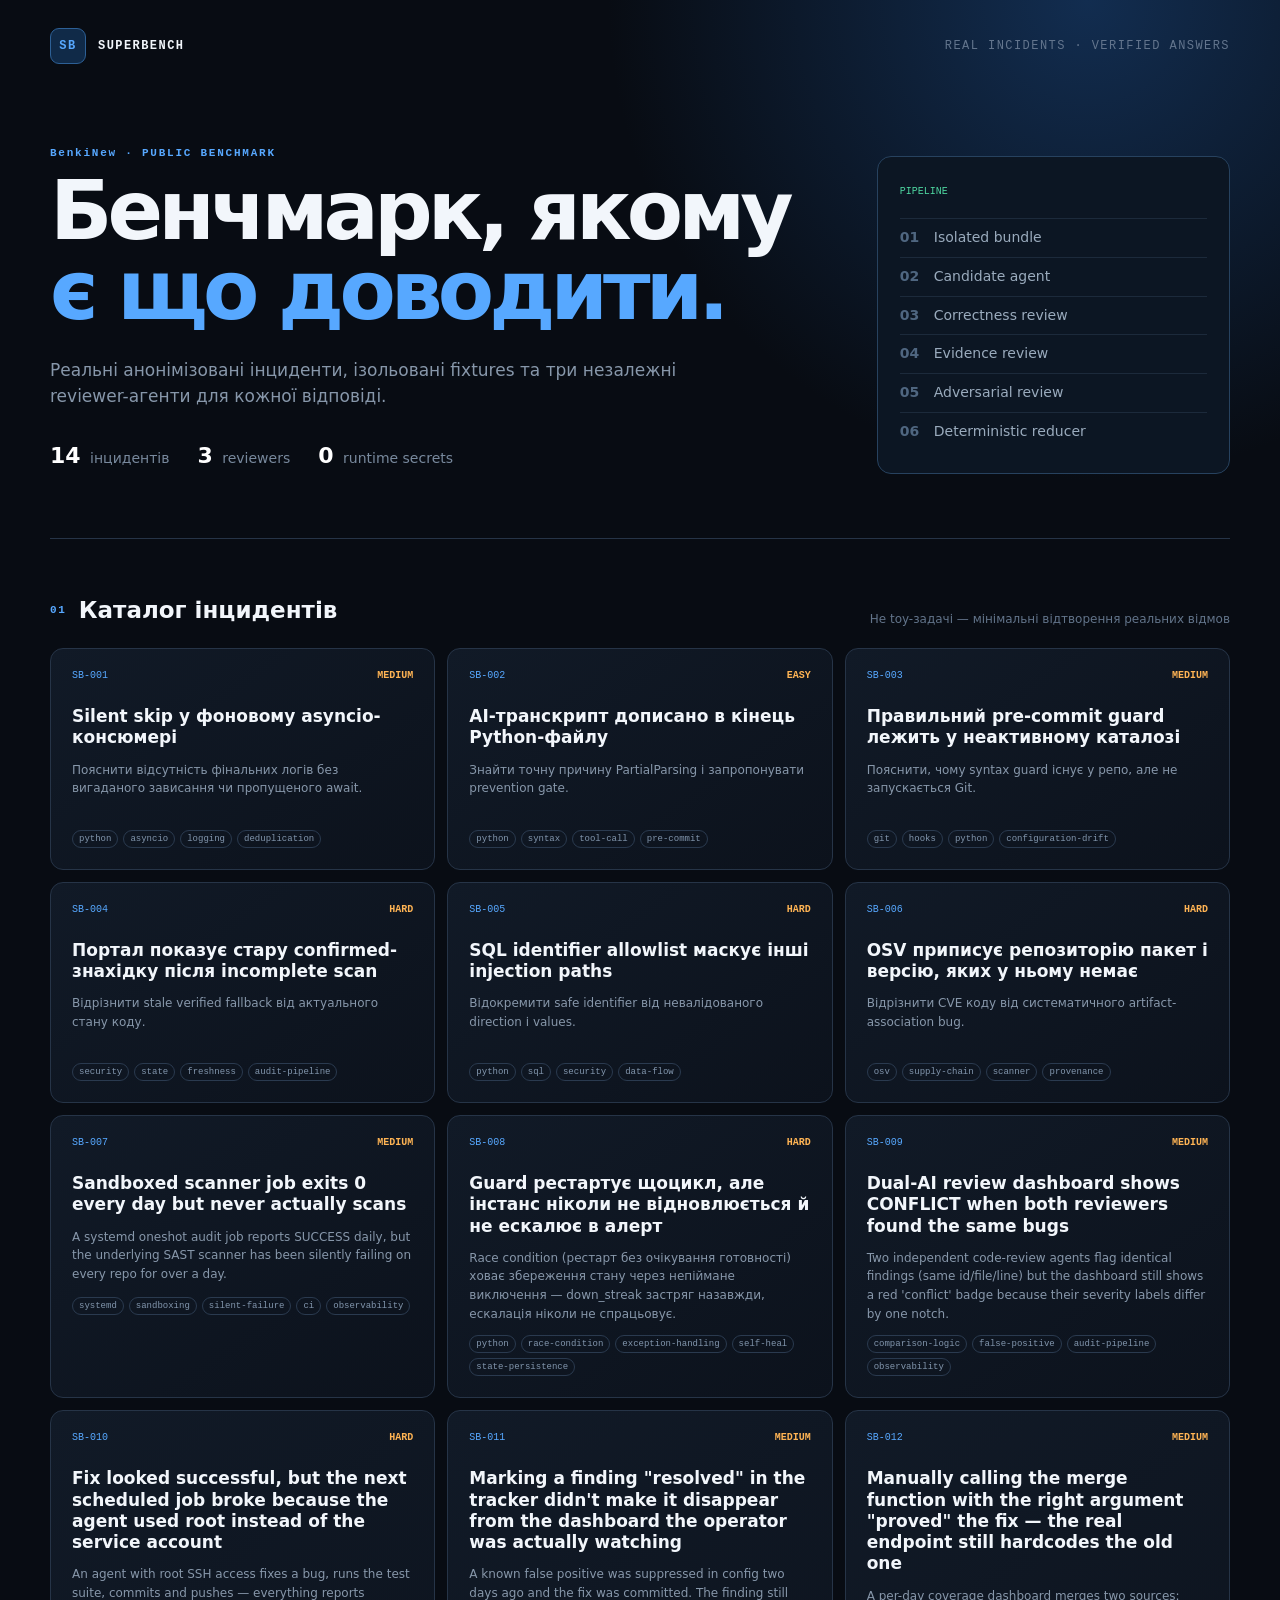
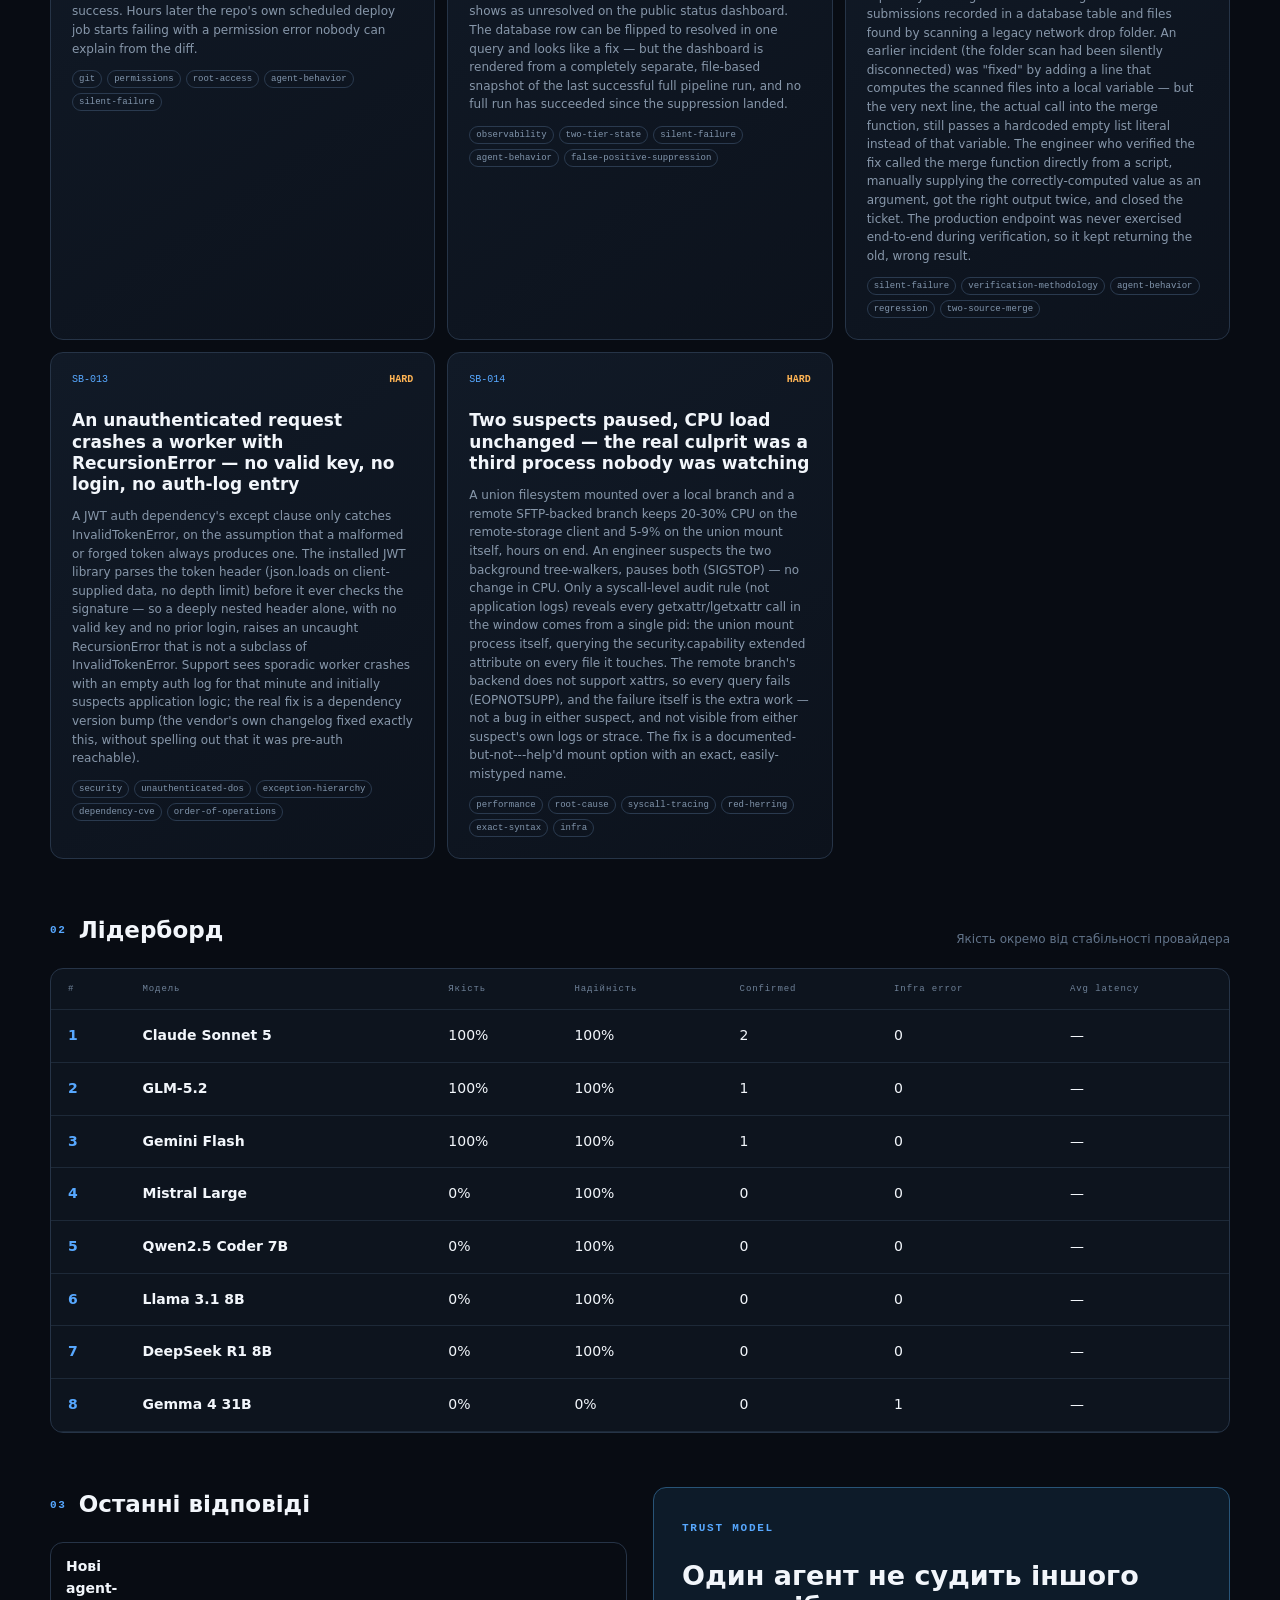
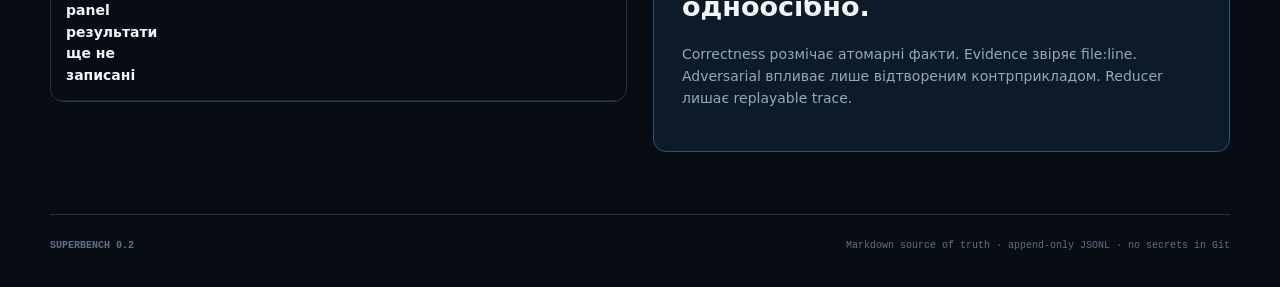
==== commit 721b3697: "fix: resolve portal styles under the Pages project path" ====
--- a/site/index.html
+++ b/site/index.html
@@ -1 +1 @@
-<!doctype html><html lang="uk"><head><meta charset="utf-8"><meta name="viewport" content="width=device-width,initial-scale=1"><meta name="color-scheme" content="dark"><title>SUPERBENCH · AI Agent Benchmark</title><link rel="stylesheet" href="/_/css/superstyle.css"><link rel="stylesheet" href="/assets/app.css"></head><body><main><header><nav><div class="logo">SB</div><b>SUPERBENCH</b><span>REAL INCIDENTS · VERIFIED ANSWERS</span></nav><div class="hero"><div><p class="eyebrow">BenkiNew · PUBLIC BENCHMARK</p><h1>Бенчмарк, якому<br><em>є що доводити.</em></h1><p class="lead">Реальні анонімізовані інциденти, ізольовані fixtures та три незалежні reviewer-агенти для кожної відповіді.</p><div class="hero-stats"><span><b>14</b> інцидентів</span><span><b>3</b> reviewers</span><span><b>0</b> runtime secrets</span></div></div><aside><span>PIPELINE</span><ol><li><b>01</b> Isolated bundle</li><li><b>02</b> Candidate agent</li><li><b>03</b> Correctness review</li><li><b>04</b> Evidence review</li><li><b>05</b> Adversarial review</li><li><b>06</b> Deterministic reducer</li></ol></aside></div></header><section><div class="section-title"><div><span>01</span><h2>Каталог інцидентів</h2></div><p>Не toy-задачі — мінімальні відтворення реальних відмов</p></div><div class="cases"><article class="case"><div class="case-top"><span>SB-001</span><b>medium</b></div><h3>Silent skip у фоновому asyncio-консюмері</h3><p>Пояснити відсутність фінальних логів без вигаданого зависання чи пропущеного await.</p><div class="tags"><i>python</i><i>asyncio</i><i>logging</i><i>deduplication</i></div></article><article class="case"><div class="case-top"><span>SB-002</span><b>easy</b></div><h3>AI-транскрипт дописано в кінець Python-файлу</h3><p>Знайти точну причину PartialParsing і запропонувати prevention gate.</p><div class="tags"><i>python</i><i>syntax</i><i>tool-call</i><i>pre-commit</i></div></article><article class="case"><div class="case-top"><span>SB-003</span><b>medium</b></div><h3>Правильний pre-commit guard лежить у неактивному каталозі</h3><p>Пояснити, чому syntax guard існує у репо, але не запускається Git.</p><div class="tags"><i>git</i><i>hooks</i><i>python</i><i>configuration-drift</i></div></article><article class="case"><div class="case-top"><span>SB-004</span><b>hard</b></div><h3>Портал показує стару confirmed-знахідку після incomplete scan</h3><p>Відрізнити stale verified fallback від актуального стану коду.</p><div class="tags"><i>security</i><i>state</i><i>freshness</i><i>audit-pipeline</i></div></article><article class="case"><div class="case-top"><span>SB-005</span><b>hard</b></div><h3>SQL identifier allowlist маскує інші injection paths</h3><p>Відокремити safe identifier від невалідованого direction і values.</p><div class="tags"><i>python</i><i>sql</i><i>security</i><i>data-flow</i></div></article><article class="case"><div class="case-top"><span>SB-006</span><b>hard</b></div><h3>OSV приписує репозиторію пакет і версію, яких у ньому немає</h3><p>Відрізнити CVE коду від систематичного artifact-association bug.</p><div class="tags"><i>osv</i><i>supply-chain</i><i>scanner</i><i>provenance</i></div></article><article class="case"><div class="case-top"><span>SB-007</span><b>medium</b></div><h3>Sandboxed scanner job exits 0 every day but never actually scans</h3><p>A systemd oneshot audit job reports SUCCESS daily, but the underlying SAST scanner has been silently failing on every repo for over a day.</p><div class="tags"><i>systemd</i><i>sandboxing</i><i>silent-failure</i><i>ci</i><i>observability</i></div></article><article class="case"><div class="case-top"><span>SB-008</span><b>hard</b></div><h3>Guard рестартує щоцикл, але інстанс ніколи не відновлюється й не ескалює в алерт</h3><p>Race condition (рестарт без очікування готовності) ховає збереження стану через непіймане виключення — down_streak застряг назавжди, ескалація ніколи не спрацьовує.</p><div class="tags"><i>python</i><i>race-condition</i><i>exception-handling</i><i>self-heal</i><i>state-persistence</i></div></article><article class="case"><div class="case-top"><span>SB-009</span><b>medium</b></div><h3>Dual-AI review dashboard shows CONFLICT when both reviewers found the same bugs</h3><p>Two independent code-review agents flag identical findings (same id/file/line) but the dashboard still shows a red &#x27;conflict&#x27; badge because their severity labels differ by one notch.</p><div class="tags"><i>comparison-logic</i><i>false-positive</i><i>audit-pipeline</i><i>observability</i></div></article><article class="case"><div class="case-top"><span>SB-010</span><b>hard</b></div><h3>Fix looked successful, but the next scheduled job broke because the agent used root instead of the service account</h3><p>An agent with root SSH access fixes a bug, runs the test suite, commits and pushes — everything reports success. Hours later the repo&#x27;s own scheduled deploy job starts failing with a permission error nobody can explain from the diff.</p><div class="tags"><i>git</i><i>permissions</i><i>root-access</i><i>agent-behavior</i><i>silent-failure</i></div></article><article class="case"><div class="case-top"><span>SB-011</span><b>medium</b></div><h3>Marking a finding &quot;resolved&quot; in the tracker didn&#x27;t make it disappear from the dashboard the operator was actually watching</h3><p>A known false positive was suppressed in config two days ago and the fix was committed. The finding still shows as unresolved on the public status dashboard. The database row can be flipped to resolved in one query and looks like a fix — but the dashboard is rendered from a completely separate, file-based snapshot of the last successful full pipeline run, and no full run has succeeded since the suppression landed.</p><div class="tags"><i>observability</i><i>two-tier-state</i><i>silent-failure</i><i>agent-behavior</i><i>false-positive-suppression</i></div></article><article class="case"><div class="case-top"><span>SB-012</span><b>medium</b></div><h3>Manually calling the merge function with the right argument &quot;proved&quot; the fix — the real endpoint still hardcodes the old one</h3><p>A per-day coverage dashboard merges two sources: submissions recorded in a database table and files found by scanning a legacy network drop folder. An earlier incident (the folder scan had been silently disconnected) was &quot;fixed&quot; by adding a line that computes the scanned files into a local variable — but the very next line, the actual call into the merge function, still passes a hardcoded empty list literal instead of that variable. The engineer who verified the fix called the merge function directly from a script, manually supplying the correctly-computed value as an argument, got the right output twice, and closed the ticket. The production endpoint was never exercised end-to-end during verification, so it kept returning the old, wrong result.</p><div class="tags"><i>silent-failure</i><i>verification-methodology</i><i>agent-behavior</i><i>regression</i><i>two-source-merge</i></div></article><article class="case"><div class="case-top"><span>SB-013</span><b>hard</b></div><h3>An unauthenticated request crashes a worker with RecursionError — no valid key, no login, no auth-log entry</h3><p>A JWT auth dependency&#x27;s except clause only catches InvalidTokenError, on the assumption that a malformed or forged token always produces one. The installed JWT library parses the token header (json.loads on client-supplied data, no depth limit) before it ever checks the signature — so a deeply nested header alone, with no valid key and no prior login, raises an uncaught RecursionError that is not a subclass of InvalidTokenError. Support sees sporadic worker crashes with an empty auth log for that minute and initially suspects application logic; the real fix is a dependency version bump (the vendor&#x27;s own changelog fixed exactly this, without spelling out that it was pre-auth reachable).</p><div class="tags"><i>security</i><i>unauthenticated-dos</i><i>exception-hierarchy</i><i>dependency-cve</i><i>order-of-operations</i></div></article><article class="case"><div class="case-top"><span>SB-014</span><b>hard</b></div><h3>Two suspects paused, CPU load unchanged — the real culprit was a third process nobody was watching</h3><p>A union filesystem mounted over a local branch and a remote SFTP-backed branch keeps 20-30% CPU on the remote-storage client and 5-9% on the union mount itself, hours on end. An engineer suspects the two background tree-walkers, pauses both (SIGSTOP) — no change in CPU. Only a syscall-level audit rule (not application logs) reveals every getxattr/lgetxattr call in the window comes from a single pid: the union mount process itself, querying the security.capability extended attribute on every file it touches. The remote branch&#x27;s backend does not support xattrs, so every query fails (EOPNOTSUPP), and the failure itself is the extra work — not a bug in either suspect, and not visible from either suspect&#x27;s own logs or strace. The fix is a documented-but-not---help&#x27;d mount option with an exact, easily-mistyped name.</p><div class="tags"><i>performance</i><i>root-cause</i><i>syscall-tracing</i><i>red-herring</i><i>exact-syntax</i><i>infra</i></div></article></div></section><section><div class="section-title"><div><span>02</span><h2>Лідерборд</h2></div><p>Якість окремо від стабільності провайдера</p></div><div class="table-wrap"><table><thead><tr><th>#</th><th>Модель</th><th>Якість</th><th>Надійність</th><th>Confirmed</th><th>Infra error</th><th>Avg latency</th></tr></thead><tbody><tr><td><strong>1</strong></td><td><b>Claude Sonnet 5</b></td><td>100%</td><td>100%</td><td>2</td><td>0</td><td>—</td></tr><tr><td><strong>2</strong></td><td><b>GLM-5.2</b></td><td>100%</td><td>100%</td><td>1</td><td>0</td><td>—</td></tr><tr><td><strong>3</strong></td><td><b>Gemini Flash</b></td><td>100%</td><td>100%</td><td>1</td><td>0</td><td>—</td></tr><tr><td><strong>4</strong></td><td><b>Mistral Large</b></td><td>0%</td><td>100%</td><td>0</td><td>0</td><td>—</td></tr><tr><td><strong>5</strong></td><td><b>Qwen2.5 Coder 7B</b></td><td>0%</td><td>100%</td><td>0</td><td>0</td><td>—</td></tr><tr><td><strong>6</strong></td><td><b>Llama 3.1 8B</b></td><td>0%</td><td>100%</td><td>0</td><td>0</td><td>—</td></tr><tr><td><strong>7</strong></td><td><b>DeepSeek R1 8B</b></td><td>0%</td><td>100%</td><td>0</td><td>0</td><td>—</td></tr><tr><td><strong>8</strong></td><td><b>Gemma 4 31B</b></td><td>0%</td><td>0%</td><td>0</td><td>1</td><td>—</td></tr></tbody></table></div></section><section class="split"><div><div class="section-title"><div><span>03</span><h2>Останні відповіді</h2></div></div><ul class="recent"><li><b>Нові agent-panel результати ще не записані</b></li></ul></div><div class="principles"><span>TRUST MODEL</span><h2>Один агент не судить іншого одноосібно.</h2><p>Correctness розмічає атомарні факти. Evidence звіряє file:line. Adversarial впливає лише відтвореним контрприкладом. Reducer лишає replayable trace.</p></div></section><footer><b>SUPERBENCH 0.2</b><span>Markdown source of truth · append-only JSONL · no secrets in Git</span></footer></main></body></html>+<!doctype html><html lang="uk"><head><meta charset="utf-8"><meta name="viewport" content="width=device-width,initial-scale=1"><meta name="color-scheme" content="dark"><title>SUPERBENCH · AI Agent Benchmark</title><link rel="stylesheet" href="assets/app.css"></head><body><main><header><nav><div class="logo">SB</div><b>SUPERBENCH</b><span>REAL INCIDENTS · VERIFIED ANSWERS</span></nav><div class="hero"><div><p class="eyebrow">BenkiNew · PUBLIC BENCHMARK</p><h1>Бенчмарк, якому<br><em>є що доводити.</em></h1><p class="lead">Реальні анонімізовані інциденти, ізольовані fixtures та три незалежні reviewer-агенти для кожної відповіді.</p><div class="hero-stats"><span><b>14</b> інцидентів</span><span><b>3</b> reviewers</span><span><b>0</b> runtime secrets</span></div></div><aside><span>PIPELINE</span><ol><li><b>01</b> Isolated bundle</li><li><b>02</b> Candidate agent</li><li><b>03</b> Correctness review</li><li><b>04</b> Evidence review</li><li><b>05</b> Adversarial review</li><li><b>06</b> Deterministic reducer</li></ol></aside></div></header><section><div class="section-title"><div><span>01</span><h2>Каталог інцидентів</h2></div><p>Не toy-задачі — мінімальні відтворення реальних відмов</p></div><div class="cases"><article class="case"><div class="case-top"><span>SB-001</span><b>medium</b></div><h3>Silent skip у фоновому asyncio-консюмері</h3><p>Пояснити відсутність фінальних логів без вигаданого зависання чи пропущеного await.</p><div class="tags"><i>python</i><i>asyncio</i><i>logging</i><i>deduplication</i></div></article><article class="case"><div class="case-top"><span>SB-002</span><b>easy</b></div><h3>AI-транскрипт дописано в кінець Python-файлу</h3><p>Знайти точну причину PartialParsing і запропонувати prevention gate.</p><div class="tags"><i>python</i><i>syntax</i><i>tool-call</i><i>pre-commit</i></div></article><article class="case"><div class="case-top"><span>SB-003</span><b>medium</b></div><h3>Правильний pre-commit guard лежить у неактивному каталозі</h3><p>Пояснити, чому syntax guard існує у репо, але не запускається Git.</p><div class="tags"><i>git</i><i>hooks</i><i>python</i><i>configuration-drift</i></div></article><article class="case"><div class="case-top"><span>SB-004</span><b>hard</b></div><h3>Портал показує стару confirmed-знахідку після incomplete scan</h3><p>Відрізнити stale verified fallback від актуального стану коду.</p><div class="tags"><i>security</i><i>state</i><i>freshness</i><i>audit-pipeline</i></div></article><article class="case"><div class="case-top"><span>SB-005</span><b>hard</b></div><h3>SQL identifier allowlist маскує інші injection paths</h3><p>Відокремити safe identifier від невалідованого direction і values.</p><div class="tags"><i>python</i><i>sql</i><i>security</i><i>data-flow</i></div></article><article class="case"><div class="case-top"><span>SB-006</span><b>hard</b></div><h3>OSV приписує репозиторію пакет і версію, яких у ньому немає</h3><p>Відрізнити CVE коду від систематичного artifact-association bug.</p><div class="tags"><i>osv</i><i>supply-chain</i><i>scanner</i><i>provenance</i></div></article><article class="case"><div class="case-top"><span>SB-007</span><b>medium</b></div><h3>Sandboxed scanner job exits 0 every day but never actually scans</h3><p>A systemd oneshot audit job reports SUCCESS daily, but the underlying SAST scanner has been silently failing on every repo for over a day.</p><div class="tags"><i>systemd</i><i>sandboxing</i><i>silent-failure</i><i>ci</i><i>observability</i></div></article><article class="case"><div class="case-top"><span>SB-008</span><b>hard</b></div><h3>Guard рестартує щоцикл, але інстанс ніколи не відновлюється й не ескалює в алерт</h3><p>Race condition (рестарт без очікування готовності) ховає збереження стану через непіймане виключення — down_streak застряг назавжди, ескалація ніколи не спрацьовує.</p><div class="tags"><i>python</i><i>race-condition</i><i>exception-handling</i><i>self-heal</i><i>state-persistence</i></div></article><article class="case"><div class="case-top"><span>SB-009</span><b>medium</b></div><h3>Dual-AI review dashboard shows CONFLICT when both reviewers found the same bugs</h3><p>Two independent code-review agents flag identical findings (same id/file/line) but the dashboard still shows a red &#x27;conflict&#x27; badge because their severity labels differ by one notch.</p><div class="tags"><i>comparison-logic</i><i>false-positive</i><i>audit-pipeline</i><i>observability</i></div></article><article class="case"><div class="case-top"><span>SB-010</span><b>hard</b></div><h3>Fix looked successful, but the next scheduled job broke because the agent used root instead of the service account</h3><p>An agent with root SSH access fixes a bug, runs the test suite, commits and pushes — everything reports success. Hours later the repo&#x27;s own scheduled deploy job starts failing with a permission error nobody can explain from the diff.</p><div class="tags"><i>git</i><i>permissions</i><i>root-access</i><i>agent-behavior</i><i>silent-failure</i></div></article><article class="case"><div class="case-top"><span>SB-011</span><b>medium</b></div><h3>Marking a finding &quot;resolved&quot; in the tracker didn&#x27;t make it disappear from the dashboard the operator was actually watching</h3><p>A known false positive was suppressed in config two days ago and the fix was committed. The finding still shows as unresolved on the public status dashboard. The database row can be flipped to resolved in one query and looks like a fix — but the dashboard is rendered from a completely separate, file-based snapshot of the last successful full pipeline run, and no full run has succeeded since the suppression landed.</p><div class="tags"><i>observability</i><i>two-tier-state</i><i>silent-failure</i><i>agent-behavior</i><i>false-positive-suppression</i></div></article><article class="case"><div class="case-top"><span>SB-012</span><b>medium</b></div><h3>Manually calling the merge function with the right argument &quot;proved&quot; the fix — the real endpoint still hardcodes the old one</h3><p>A per-day coverage dashboard merges two sources: submissions recorded in a database table and files found by scanning a legacy network drop folder. An earlier incident (the folder scan had been silently disconnected) was &quot;fixed&quot; by adding a line that computes the scanned files into a local variable — but the very next line, the actual call into the merge function, still passes a hardcoded empty list literal instead of that variable. The engineer who verified the fix called the merge function directly from a script, manually supplying the correctly-computed value as an argument, got the right output twice, and closed the ticket. The production endpoint was never exercised end-to-end during verification, so it kept returning the old, wrong result.</p><div class="tags"><i>silent-failure</i><i>verification-methodology</i><i>agent-behavior</i><i>regression</i><i>two-source-merge</i></div></article><article class="case"><div class="case-top"><span>SB-013</span><b>hard</b></div><h3>An unauthenticated request crashes a worker with RecursionError — no valid key, no login, no auth-log entry</h3><p>A JWT auth dependency&#x27;s except clause only catches InvalidTokenError, on the assumption that a malformed or forged token always produces one. The installed JWT library parses the token header (json.loads on client-supplied data, no depth limit) before it ever checks the signature — so a deeply nested header alone, with no valid key and no prior login, raises an uncaught RecursionError that is not a subclass of InvalidTokenError. Support sees sporadic worker crashes with an empty auth log for that minute and initially suspects application logic; the real fix is a dependency version bump (the vendor&#x27;s own changelog fixed exactly this, without spelling out that it was pre-auth reachable).</p><div class="tags"><i>security</i><i>unauthenticated-dos</i><i>exception-hierarchy</i><i>dependency-cve</i><i>order-of-operations</i></div></article><article class="case"><div class="case-top"><span>SB-014</span><b>hard</b></div><h3>Two suspects paused, CPU load unchanged — the real culprit was a third process nobody was watching</h3><p>A union filesystem mounted over a local branch and a remote SFTP-backed branch keeps 20-30% CPU on the remote-storage client and 5-9% on the union mount itself, hours on end. An engineer suspects the two background tree-walkers, pauses both (SIGSTOP) — no change in CPU. Only a syscall-level audit rule (not application logs) reveals every getxattr/lgetxattr call in the window comes from a single pid: the union mount process itself, querying the security.capability extended attribute on every file it touches. The remote branch&#x27;s backend does not support xattrs, so every query fails (EOPNOTSUPP), and the failure itself is the extra work — not a bug in either suspect, and not visible from either suspect&#x27;s own logs or strace. The fix is a documented-but-not---help&#x27;d mount option with an exact, easily-mistyped name.</p><div class="tags"><i>performance</i><i>root-cause</i><i>syscall-tracing</i><i>red-herring</i><i>exact-syntax</i><i>infra</i></div></article></div></section><section><div class="section-title"><div><span>02</span><h2>Лідерборд</h2></div><p>Якість окремо від стабільності провайдера</p></div><div class="table-wrap"><table><thead><tr><th>#</th><th>Модель</th><th>Якість</th><th>Надійність</th><th>Confirmed</th><th>Infra error</th><th>Avg latency</th></tr></thead><tbody><tr><td><strong>1</strong></td><td><b>Claude Sonnet 5</b></td><td>100%</td><td>100%</td><td>2</td><td>0</td><td>—</td></tr><tr><td><strong>2</strong></td><td><b>GLM-5.2</b></td><td>100%</td><td>100%</td><td>1</td><td>0</td><td>—</td></tr><tr><td><strong>3</strong></td><td><b>Gemini Flash</b></td><td>100%</td><td>100%</td><td>1</td><td>0</td><td>—</td></tr><tr><td><strong>4</strong></td><td><b>Mistral Large</b></td><td>0%</td><td>100%</td><td>0</td><td>0</td><td>—</td></tr><tr><td><strong>5</strong></td><td><b>Qwen2.5 Coder 7B</b></td><td>0%</td><td>100%</td><td>0</td><td>0</td><td>—</td></tr><tr><td><strong>6</strong></td><td><b>Llama 3.1 8B</b></td><td>0%</td><td>100%</td><td>0</td><td>0</td><td>—</td></tr><tr><td><strong>7</strong></td><td><b>DeepSeek R1 8B</b></td><td>0%</td><td>100%</td><td>0</td><td>0</td><td>—</td></tr><tr><td><strong>8</strong></td><td><b>Gemma 4 31B</b></td><td>0%</td><td>0%</td><td>0</td><td>1</td><td>—</td></tr></tbody></table></div></section><section class="split"><div><div class="section-title"><div><span>03</span><h2>Останні відповіді</h2></div></div><ul class="recent"><li><b>Нові agent-panel результати ще не записані</b></li></ul></div><div class="principles"><span>TRUST MODEL</span><h2>Один агент не судить іншого одноосібно.</h2><p>Correctness розмічає атомарні факти. Evidence звіряє file:line. Adversarial впливає лише відтвореним контрприкладом. Reducer лишає replayable trace.</p></div></section><footer><b>SUPERBENCH 0.2</b><span>Markdown source of truth · append-only JSONL · no secrets in Git</span></footer></main></body></html>
--- a/site/assets/app.css
+++ b/site/assets/app.css
@@ -0,0 +1 @@
+:root{--bg:#080c13;--panel:#101824;--line:#263447;--text:#f2f6fb;--muted:#8797aa;--blue:#57a8ff;--green:#4ed6a0;--orange:#ffb454}*{box-sizing:border-box}body{margin:0;background:radial-gradient(circle at 85% 0,#122d50 0,transparent 30rem),var(--bg);color:var(--text);font:14px/1.55 Inter,system-ui,sans-serif}main{width:min(1180px,calc(100% - 36px));margin:auto}header{padding:28px 0 64px;border-bottom:1px solid var(--line)}nav{display:flex;align-items:center;gap:12px;font:12px ui-monospace,monospace;letter-spacing:.12em}nav>span{margin-left:auto;color:#63758d}.logo{display:grid;place-items:center;width:36px;height:36px;border-radius:9px;background:#102a48;border:1px solid #2d6096;color:var(--blue);font-weight:900}.hero{display:grid;grid-template-columns:1.5fr .7fr;gap:70px;align-items:end;padding-top:72px}.eyebrow,.section-title span,.principles>span{color:var(--blue);font:700 11px ui-monospace,monospace;letter-spacing:.16em}h1{font-size:clamp(46px,7vw,82px);line-height:.98;letter-spacing:-.06em;margin:12px 0 25px}h1 em{font-style:normal;color:var(--blue)}.lead{max-width:700px;color:var(--muted);font-size:17px}.hero-stats{display:flex;gap:28px;margin-top:30px;color:#78899d}.hero-stats b{color:#fff;font-size:22px;margin-right:5px}.hero aside{padding:22px;border:1px solid #27425f;border-radius:14px;background:#0c1623}.hero aside>span{font:10px ui-monospace,monospace;color:var(--green)}ol{list-style:none;margin:18px 0 0;padding:0}ol li{padding:8px 0;border-top:1px solid #1c2a3b;color:#9aabbd}ol b{color:#4f6680;margin-right:10px}section{padding-top:54px}.section-title{display:flex;align-items:end;justify-content:space-between;margin-bottom:20px}.section-title>div{display:flex;align-items:center;gap:12px}.section-title h2{margin:0;font-size:23px}.section-title p{margin:0;color:#62748a;font-size:12px}.cases{display:grid;grid-template-columns:repeat(3,1fr);gap:12px}.case{padding:21px;border:1px solid var(--line);border-radius:13px;background:linear-gradient(145deg,#111a27,#0c121c);min-height:220px}.case-top{display:flex;justify-content:space-between;color:var(--blue);font:10px ui-monospace,monospace}.case-top b{color:var(--orange);text-transform:uppercase}.case h3{font-size:17px;line-height:1.25;margin:25px 0 9px}.case p{color:var(--muted);font-size:12px;min-height:57px}.tags{display:flex;flex-wrap:wrap;gap:5px}.tags i{font-style:normal;font:9px ui-monospace,monospace;color:#8296ad;padding:3px 6px;border:1px solid #2a3a4f;border-radius:99px}.table-wrap{overflow:auto;border:1px solid var(--line);border-radius:13px;background:#0d141e}table{border-collapse:collapse;width:100%;min-width:720px}th,td{text-align:left;padding:15px 17px;border-bottom:1px solid #1d2938}th{font:9px ui-monospace,monospace;letter-spacing:.1em;color:#6f8299}td:first-child strong{color:var(--blue)}.split{display:grid;grid-template-columns:1fr 1fr;gap:26px}.recent{list-style:none;margin:0;padding:0;border:1px solid var(--line);border-radius:13px;overflow:hidden}.recent li{display:grid;grid-template-columns:80px 1fr auto;gap:10px;padding:13px 15px;border-bottom:1px solid #1d2938}.recent span{color:var(--blue);font:10px ui-monospace,monospace}.recent i{font:9px ui-monospace,monospace;text-transform:uppercase}.confirmed{color:var(--green)}.rejected{color:#ff6b7a}.pending,.partial{color:var(--orange)}.principles{padding:28px;border:1px solid #285477;border-radius:13px;background:#0d1b29}.principles h2{font-size:27px;line-height:1.15}.principles p{color:#95a7ba}footer{display:flex;justify-content:space-between;margin-top:62px;padding:25px 0 35px;border-top:1px solid var(--line);color:#5e7187;font:10px ui-monospace,monospace}@media(max-width:850px){.hero,.split{grid-template-columns:1fr}.cases{grid-template-columns:repeat(2,1fr)}}@media(max-width:560px){.cases{grid-template-columns:1fr}.hero{padding-top:42px}.section-title p,nav>span{display:none}footer{flex-direction:column;gap:8px}}:root{--bg:var(--ss-bg,#080c13);--panel:var(--ss-surface,#101824);--line:var(--ss-line,#263447);--text:var(--ss-text,#f2f6fb);--muted:var(--ss-text-muted,#8797aa);--blue:var(--ss-info,#57a8ff);--green:var(--ss-ok,#4ed6a0);--orange:var(--ss-warn,#ffb454)}body{font-family:var(--ss-font-sans,system-ui,sans-serif)}
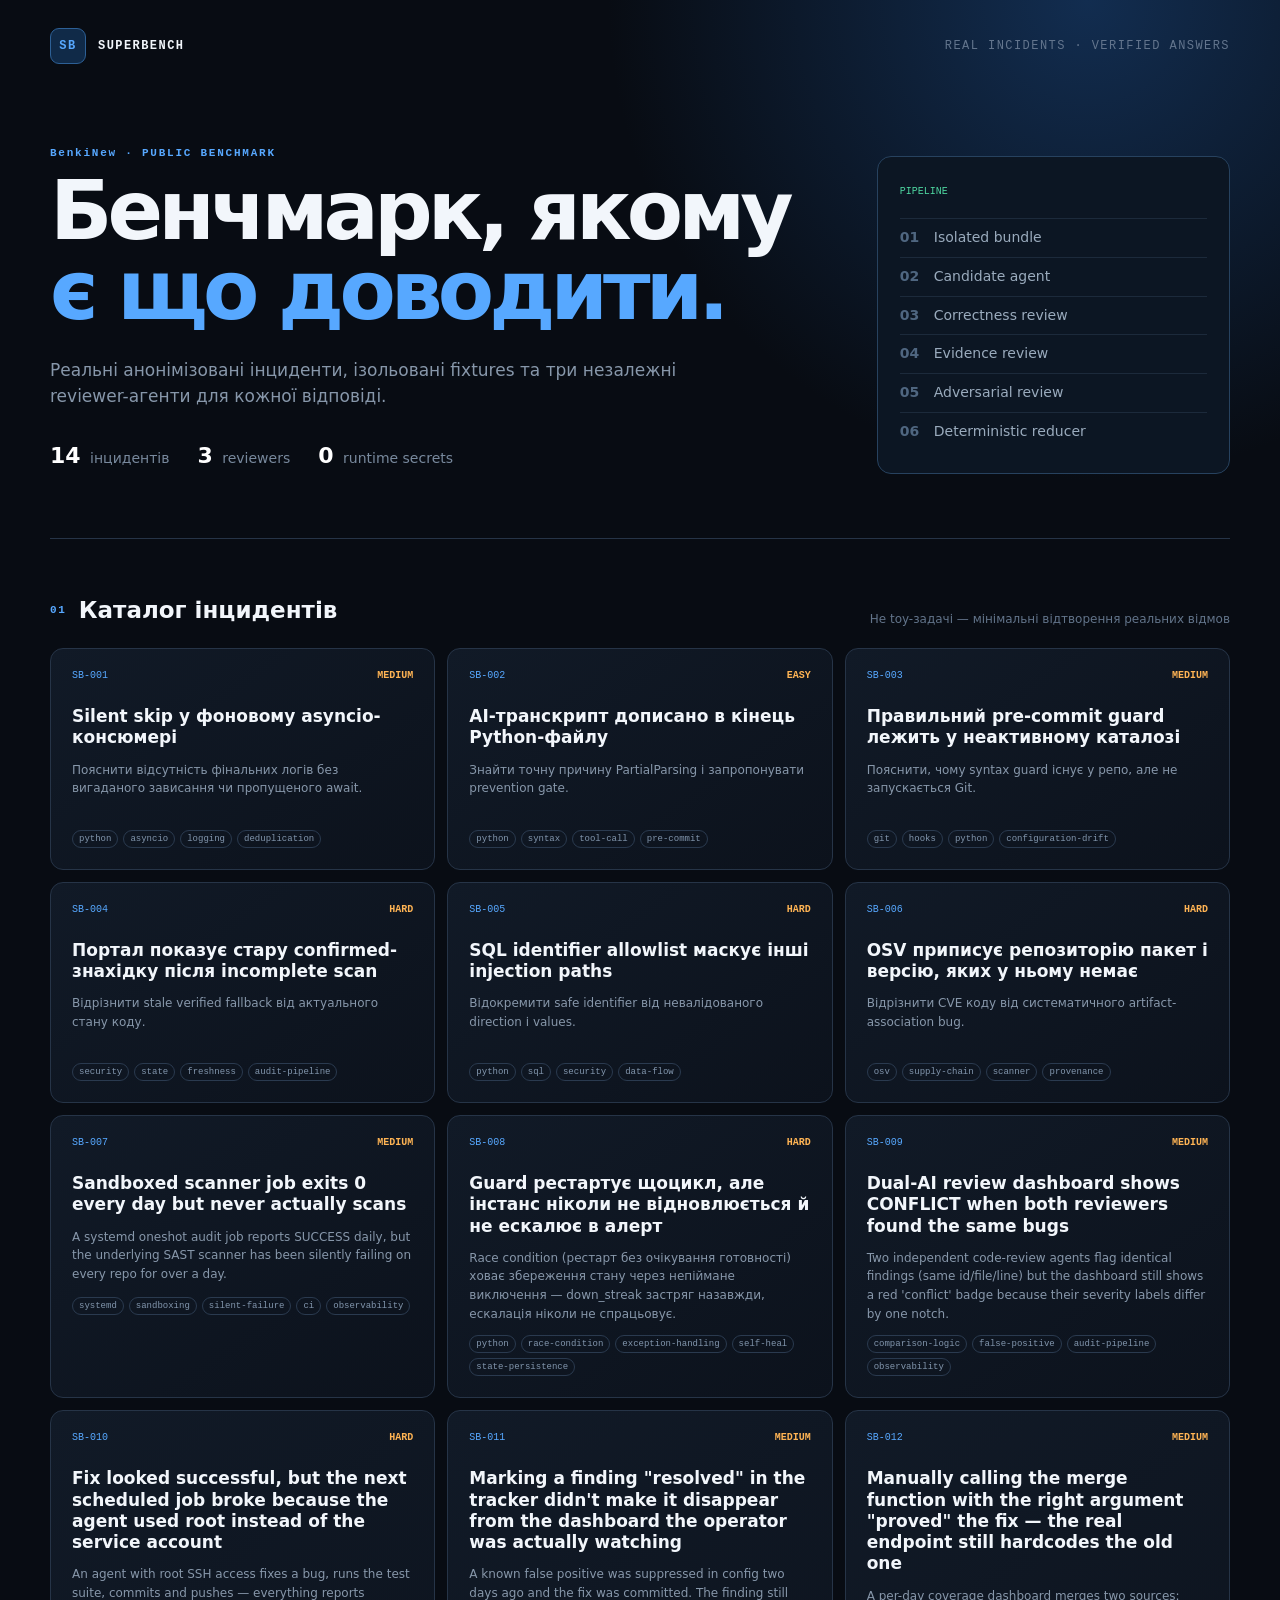
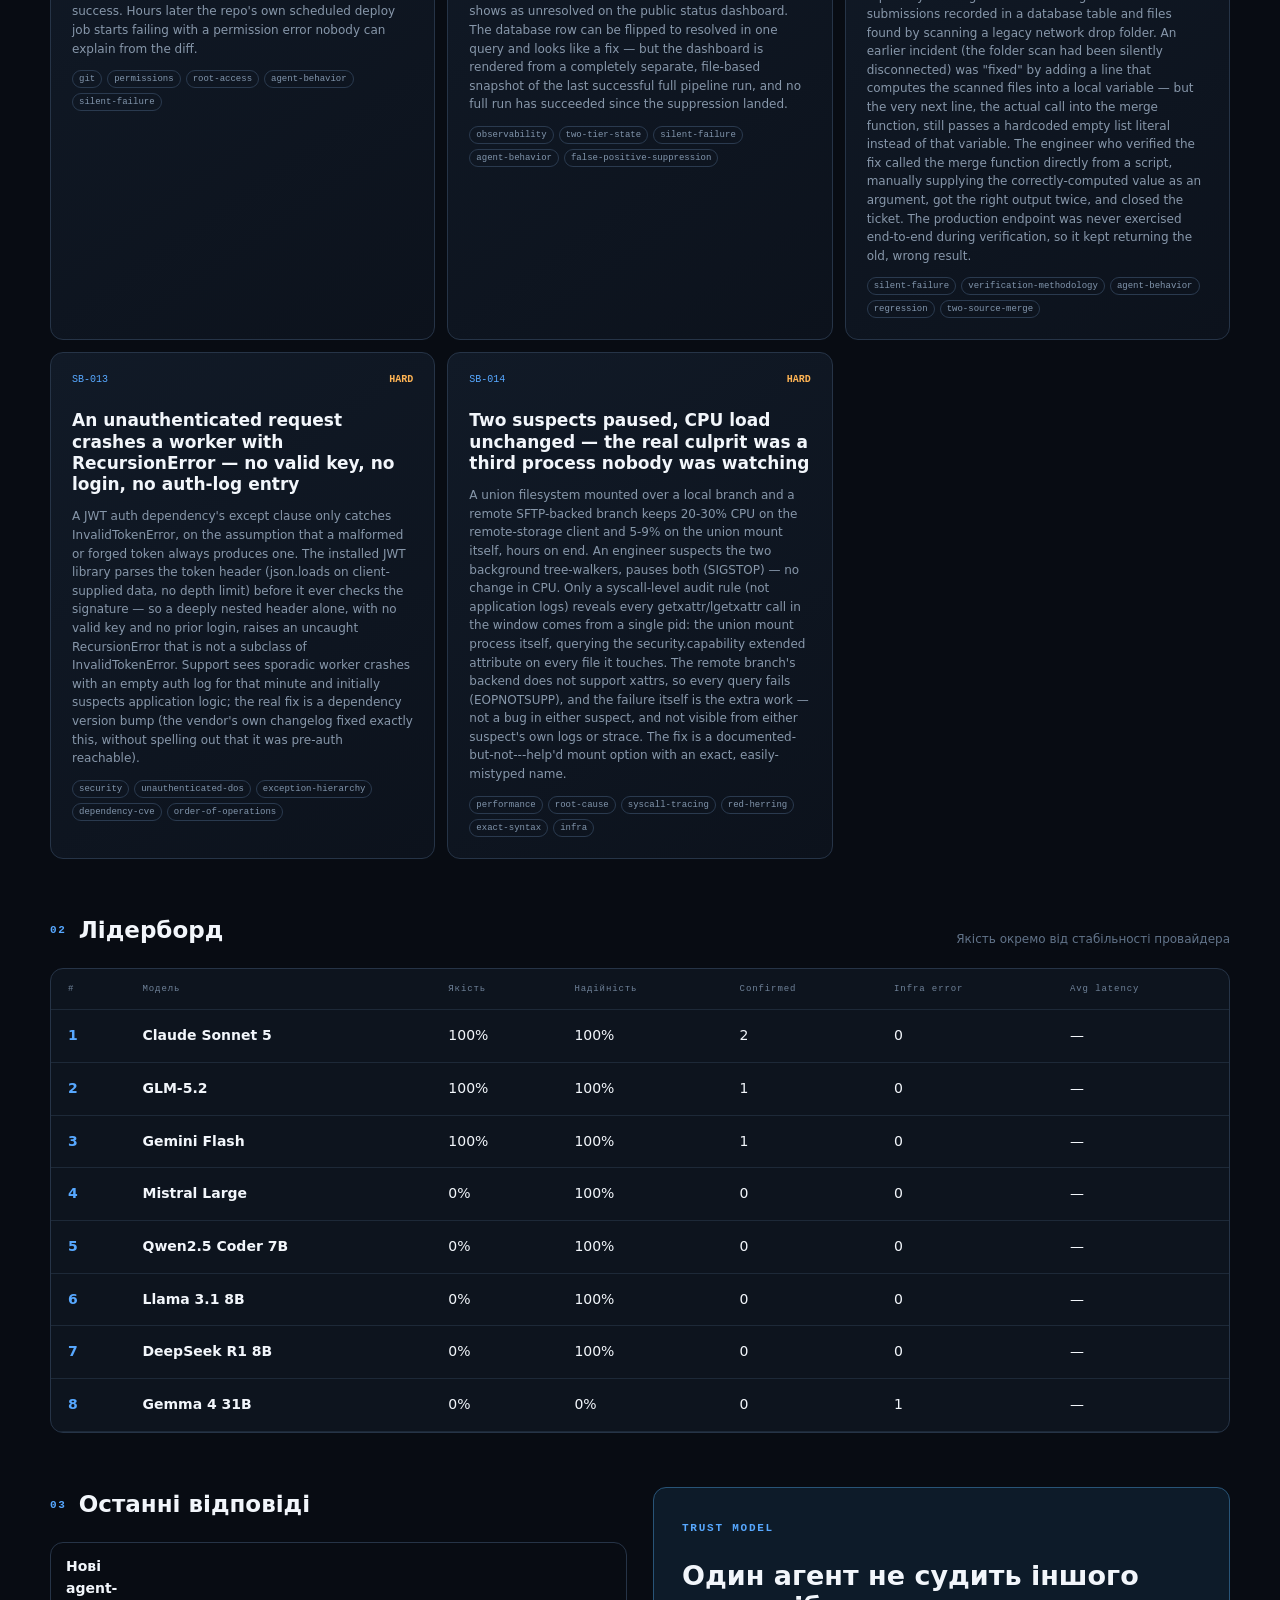
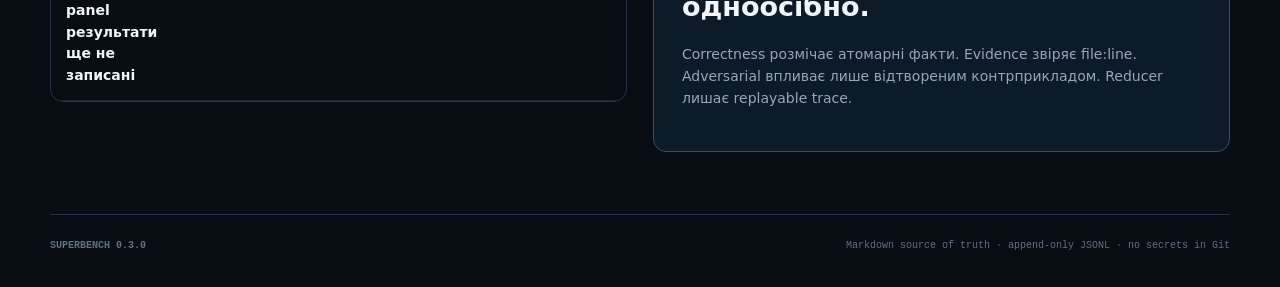
==== commit 70585cf9: "Add versioned control experiments and preserve adjudication history" ====
--- a/site/index.html
+++ b/site/index.html
@@ -1 +1 @@
-<!doctype html><html lang="uk"><head><meta charset="utf-8"><meta name="viewport" content="width=device-width,initial-scale=1"><meta name="color-scheme" content="dark"><title>SUPERBENCH · AI Agent Benchmark</title><link rel="stylesheet" href="assets/app.css"></head><body><main><header><nav><div class="logo">SB</div><b>SUPERBENCH</b><span>REAL INCIDENTS · VERIFIED ANSWERS</span></nav><div class="hero"><div><p class="eyebrow">BenkiNew · PUBLIC BENCHMARK</p><h1>Бенчмарк, якому<br><em>є що доводити.</em></h1><p class="lead">Реальні анонімізовані інциденти, ізольовані fixtures та три незалежні reviewer-агенти для кожної відповіді.</p><div class="hero-stats"><span><b>14</b> інцидентів</span><span><b>3</b> reviewers</span><span><b>0</b> runtime secrets</span></div></div><aside><span>PIPELINE</span><ol><li><b>01</b> Isolated bundle</li><li><b>02</b> Candidate agent</li><li><b>03</b> Correctness review</li><li><b>04</b> Evidence review</li><li><b>05</b> Adversarial review</li><li><b>06</b> Deterministic reducer</li></ol></aside></div></header><section><div class="section-title"><div><span>01</span><h2>Каталог інцидентів</h2></div><p>Не toy-задачі — мінімальні відтворення реальних відмов</p></div><div class="cases"><article class="case"><div class="case-top"><span>SB-001</span><b>medium</b></div><h3>Silent skip у фоновому asyncio-консюмері</h3><p>Пояснити відсутність фінальних логів без вигаданого зависання чи пропущеного await.</p><div class="tags"><i>python</i><i>asyncio</i><i>logging</i><i>deduplication</i></div></article><article class="case"><div class="case-top"><span>SB-002</span><b>easy</b></div><h3>AI-транскрипт дописано в кінець Python-файлу</h3><p>Знайти точну причину PartialParsing і запропонувати prevention gate.</p><div class="tags"><i>python</i><i>syntax</i><i>tool-call</i><i>pre-commit</i></div></article><article class="case"><div class="case-top"><span>SB-003</span><b>medium</b></div><h3>Правильний pre-commit guard лежить у неактивному каталозі</h3><p>Пояснити, чому syntax guard існує у репо, але не запускається Git.</p><div class="tags"><i>git</i><i>hooks</i><i>python</i><i>configuration-drift</i></div></article><article class="case"><div class="case-top"><span>SB-004</span><b>hard</b></div><h3>Портал показує стару confirmed-знахідку після incomplete scan</h3><p>Відрізнити stale verified fallback від актуального стану коду.</p><div class="tags"><i>security</i><i>state</i><i>freshness</i><i>audit-pipeline</i></div></article><article class="case"><div class="case-top"><span>SB-005</span><b>hard</b></div><h3>SQL identifier allowlist маскує інші injection paths</h3><p>Відокремити safe identifier від невалідованого direction і values.</p><div class="tags"><i>python</i><i>sql</i><i>security</i><i>data-flow</i></div></article><article class="case"><div class="case-top"><span>SB-006</span><b>hard</b></div><h3>OSV приписує репозиторію пакет і версію, яких у ньому немає</h3><p>Відрізнити CVE коду від систематичного artifact-association bug.</p><div class="tags"><i>osv</i><i>supply-chain</i><i>scanner</i><i>provenance</i></div></article><article class="case"><div class="case-top"><span>SB-007</span><b>medium</b></div><h3>Sandboxed scanner job exits 0 every day but never actually scans</h3><p>A systemd oneshot audit job reports SUCCESS daily, but the underlying SAST scanner has been silently failing on every repo for over a day.</p><div class="tags"><i>systemd</i><i>sandboxing</i><i>silent-failure</i><i>ci</i><i>observability</i></div></article><article class="case"><div class="case-top"><span>SB-008</span><b>hard</b></div><h3>Guard рестартує щоцикл, але інстанс ніколи не відновлюється й не ескалює в алерт</h3><p>Race condition (рестарт без очікування готовності) ховає збереження стану через непіймане виключення — down_streak застряг назавжди, ескалація ніколи не спрацьовує.</p><div class="tags"><i>python</i><i>race-condition</i><i>exception-handling</i><i>self-heal</i><i>state-persistence</i></div></article><article class="case"><div class="case-top"><span>SB-009</span><b>medium</b></div><h3>Dual-AI review dashboard shows CONFLICT when both reviewers found the same bugs</h3><p>Two independent code-review agents flag identical findings (same id/file/line) but the dashboard still shows a red &#x27;conflict&#x27; badge because their severity labels differ by one notch.</p><div class="tags"><i>comparison-logic</i><i>false-positive</i><i>audit-pipeline</i><i>observability</i></div></article><article class="case"><div class="case-top"><span>SB-010</span><b>hard</b></div><h3>Fix looked successful, but the next scheduled job broke because the agent used root instead of the service account</h3><p>An agent with root SSH access fixes a bug, runs the test suite, commits and pushes — everything reports success. Hours later the repo&#x27;s own scheduled deploy job starts failing with a permission error nobody can explain from the diff.</p><div class="tags"><i>git</i><i>permissions</i><i>root-access</i><i>agent-behavior</i><i>silent-failure</i></div></article><article class="case"><div class="case-top"><span>SB-011</span><b>medium</b></div><h3>Marking a finding &quot;resolved&quot; in the tracker didn&#x27;t make it disappear from the dashboard the operator was actually watching</h3><p>A known false positive was suppressed in config two days ago and the fix was committed. The finding still shows as unresolved on the public status dashboard. The database row can be flipped to resolved in one query and looks like a fix — but the dashboard is rendered from a completely separate, file-based snapshot of the last successful full pipeline run, and no full run has succeeded since the suppression landed.</p><div class="tags"><i>observability</i><i>two-tier-state</i><i>silent-failure</i><i>agent-behavior</i><i>false-positive-suppression</i></div></article><article class="case"><div class="case-top"><span>SB-012</span><b>medium</b></div><h3>Manually calling the merge function with the right argument &quot;proved&quot; the fix — the real endpoint still hardcodes the old one</h3><p>A per-day coverage dashboard merges two sources: submissions recorded in a database table and files found by scanning a legacy network drop folder. An earlier incident (the folder scan had been silently disconnected) was &quot;fixed&quot; by adding a line that computes the scanned files into a local variable — but the very next line, the actual call into the merge function, still passes a hardcoded empty list literal instead of that variable. The engineer who verified the fix called the merge function directly from a script, manually supplying the correctly-computed value as an argument, got the right output twice, and closed the ticket. The production endpoint was never exercised end-to-end during verification, so it kept returning the old, wrong result.</p><div class="tags"><i>silent-failure</i><i>verification-methodology</i><i>agent-behavior</i><i>regression</i><i>two-source-merge</i></div></article><article class="case"><div class="case-top"><span>SB-013</span><b>hard</b></div><h3>An unauthenticated request crashes a worker with RecursionError — no valid key, no login, no auth-log entry</h3><p>A JWT auth dependency&#x27;s except clause only catches InvalidTokenError, on the assumption that a malformed or forged token always produces one. The installed JWT library parses the token header (json.loads on client-supplied data, no depth limit) before it ever checks the signature — so a deeply nested header alone, with no valid key and no prior login, raises an uncaught RecursionError that is not a subclass of InvalidTokenError. Support sees sporadic worker crashes with an empty auth log for that minute and initially suspects application logic; the real fix is a dependency version bump (the vendor&#x27;s own changelog fixed exactly this, without spelling out that it was pre-auth reachable).</p><div class="tags"><i>security</i><i>unauthenticated-dos</i><i>exception-hierarchy</i><i>dependency-cve</i><i>order-of-operations</i></div></article><article class="case"><div class="case-top"><span>SB-014</span><b>hard</b></div><h3>Two suspects paused, CPU load unchanged — the real culprit was a third process nobody was watching</h3><p>A union filesystem mounted over a local branch and a remote SFTP-backed branch keeps 20-30% CPU on the remote-storage client and 5-9% on the union mount itself, hours on end. An engineer suspects the two background tree-walkers, pauses both (SIGSTOP) — no change in CPU. Only a syscall-level audit rule (not application logs) reveals every getxattr/lgetxattr call in the window comes from a single pid: the union mount process itself, querying the security.capability extended attribute on every file it touches. The remote branch&#x27;s backend does not support xattrs, so every query fails (EOPNOTSUPP), and the failure itself is the extra work — not a bug in either suspect, and not visible from either suspect&#x27;s own logs or strace. The fix is a documented-but-not---help&#x27;d mount option with an exact, easily-mistyped name.</p><div class="tags"><i>performance</i><i>root-cause</i><i>syscall-tracing</i><i>red-herring</i><i>exact-syntax</i><i>infra</i></div></article></div></section><section><div class="section-title"><div><span>02</span><h2>Лідерборд</h2></div><p>Якість окремо від стабільності провайдера</p></div><div class="table-wrap"><table><thead><tr><th>#</th><th>Модель</th><th>Якість</th><th>Надійність</th><th>Confirmed</th><th>Infra error</th><th>Avg latency</th></tr></thead><tbody><tr><td><strong>1</strong></td><td><b>Claude Sonnet 5</b></td><td>100%</td><td>100%</td><td>2</td><td>0</td><td>—</td></tr><tr><td><strong>2</strong></td><td><b>GLM-5.2</b></td><td>100%</td><td>100%</td><td>1</td><td>0</td><td>—</td></tr><tr><td><strong>3</strong></td><td><b>Gemini Flash</b></td><td>100%</td><td>100%</td><td>1</td><td>0</td><td>—</td></tr><tr><td><strong>4</strong></td><td><b>Mistral Large</b></td><td>0%</td><td>100%</td><td>0</td><td>0</td><td>—</td></tr><tr><td><strong>5</strong></td><td><b>Qwen2.5 Coder 7B</b></td><td>0%</td><td>100%</td><td>0</td><td>0</td><td>—</td></tr><tr><td><strong>6</strong></td><td><b>Llama 3.1 8B</b></td><td>0%</td><td>100%</td><td>0</td><td>0</td><td>—</td></tr><tr><td><strong>7</strong></td><td><b>DeepSeek R1 8B</b></td><td>0%</td><td>100%</td><td>0</td><td>0</td><td>—</td></tr><tr><td><strong>8</strong></td><td><b>Gemma 4 31B</b></td><td>0%</td><td>0%</td><td>0</td><td>1</td><td>—</td></tr></tbody></table></div></section><section class="split"><div><div class="section-title"><div><span>03</span><h2>Останні відповіді</h2></div></div><ul class="recent"><li><b>Нові agent-panel результати ще не записані</b></li></ul></div><div class="principles"><span>TRUST MODEL</span><h2>Один агент не судить іншого одноосібно.</h2><p>Correctness розмічає атомарні факти. Evidence звіряє file:line. Adversarial впливає лише відтвореним контрприкладом. Reducer лишає replayable trace.</p></div></section><footer><b>SUPERBENCH 0.2</b><span>Markdown source of truth · append-only JSONL · no secrets in Git</span></footer></main></body></html>+<!doctype html><html lang="uk"><head><meta charset="utf-8"><meta name="viewport" content="width=device-width,initial-scale=1"><meta name="color-scheme" content="dark"><title>SUPERBENCH · AI Agent Benchmark</title><link rel="stylesheet" href="assets/app.css"></head><body><main><header><nav><div class="logo">SB</div><b>SUPERBENCH</b><span>REAL INCIDENTS · VERIFIED ANSWERS</span></nav><div class="hero"><div><p class="eyebrow">BenkiNew · PUBLIC BENCHMARK</p><h1>Бенчмарк, якому<br><em>є що доводити.</em></h1><p class="lead">Реальні анонімізовані інциденти, ізольовані fixtures та три незалежні reviewer-агенти для кожної відповіді.</p><div class="hero-stats"><span><b>14</b> інцидентів</span><span><b>3</b> reviewers</span><span><b>0</b> runtime secrets</span></div></div><aside><span>PIPELINE</span><ol><li><b>01</b> Isolated bundle</li><li><b>02</b> Candidate agent</li><li><b>03</b> Correctness review</li><li><b>04</b> Evidence review</li><li><b>05</b> Adversarial review</li><li><b>06</b> Deterministic reducer</li></ol></aside></div></header><section><div class="section-title"><div><span>01</span><h2>Каталог інцидентів</h2></div><p>Не toy-задачі — мінімальні відтворення реальних відмов</p></div><div class="cases"><article class="case"><div class="case-top"><span>SB-001</span><b>medium</b></div><h3>Silent skip у фоновому asyncio-консюмері</h3><p>Пояснити відсутність фінальних логів без вигаданого зависання чи пропущеного await.</p><div class="tags"><i>python</i><i>asyncio</i><i>logging</i><i>deduplication</i></div></article><article class="case"><div class="case-top"><span>SB-002</span><b>easy</b></div><h3>AI-транскрипт дописано в кінець Python-файлу</h3><p>Знайти точну причину PartialParsing і запропонувати prevention gate.</p><div class="tags"><i>python</i><i>syntax</i><i>tool-call</i><i>pre-commit</i></div></article><article class="case"><div class="case-top"><span>SB-003</span><b>medium</b></div><h3>Правильний pre-commit guard лежить у неактивному каталозі</h3><p>Пояснити, чому syntax guard існує у репо, але не запускається Git.</p><div class="tags"><i>git</i><i>hooks</i><i>python</i><i>configuration-drift</i></div></article><article class="case"><div class="case-top"><span>SB-004</span><b>hard</b></div><h3>Портал показує стару confirmed-знахідку після incomplete scan</h3><p>Відрізнити stale verified fallback від актуального стану коду.</p><div class="tags"><i>security</i><i>state</i><i>freshness</i><i>audit-pipeline</i></div></article><article class="case"><div class="case-top"><span>SB-005</span><b>hard</b></div><h3>SQL identifier allowlist маскує інші injection paths</h3><p>Відокремити safe identifier від невалідованого direction і values.</p><div class="tags"><i>python</i><i>sql</i><i>security</i><i>data-flow</i></div></article><article class="case"><div class="case-top"><span>SB-006</span><b>hard</b></div><h3>OSV приписує репозиторію пакет і версію, яких у ньому немає</h3><p>Відрізнити CVE коду від систематичного artifact-association bug.</p><div class="tags"><i>osv</i><i>supply-chain</i><i>scanner</i><i>provenance</i></div></article><article class="case"><div class="case-top"><span>SB-007</span><b>medium</b></div><h3>Sandboxed scanner job exits 0 every day but never actually scans</h3><p>A systemd oneshot audit job reports SUCCESS daily, but the underlying SAST scanner has been silently failing on every repo for over a day.</p><div class="tags"><i>systemd</i><i>sandboxing</i><i>silent-failure</i><i>ci</i><i>observability</i></div></article><article class="case"><div class="case-top"><span>SB-008</span><b>hard</b></div><h3>Guard рестартує щоцикл, але інстанс ніколи не відновлюється й не ескалює в алерт</h3><p>Race condition (рестарт без очікування готовності) ховає збереження стану через непіймане виключення — down_streak застряг назавжди, ескалація ніколи не спрацьовує.</p><div class="tags"><i>python</i><i>race-condition</i><i>exception-handling</i><i>self-heal</i><i>state-persistence</i></div></article><article class="case"><div class="case-top"><span>SB-009</span><b>medium</b></div><h3>Dual-AI review dashboard shows CONFLICT when both reviewers found the same bugs</h3><p>Two independent code-review agents flag identical findings (same id/file/line) but the dashboard still shows a red &#x27;conflict&#x27; badge because their severity labels differ by one notch.</p><div class="tags"><i>comparison-logic</i><i>false-positive</i><i>audit-pipeline</i><i>observability</i></div></article><article class="case"><div class="case-top"><span>SB-010</span><b>hard</b></div><h3>Fix looked successful, but the next scheduled job broke because the agent used root instead of the service account</h3><p>An agent with root SSH access fixes a bug, runs the test suite, commits and pushes — everything reports success. Hours later the repo&#x27;s own scheduled deploy job starts failing with a permission error nobody can explain from the diff.</p><div class="tags"><i>git</i><i>permissions</i><i>root-access</i><i>agent-behavior</i><i>silent-failure</i></div></article><article class="case"><div class="case-top"><span>SB-011</span><b>medium</b></div><h3>Marking a finding &quot;resolved&quot; in the tracker didn&#x27;t make it disappear from the dashboard the operator was actually watching</h3><p>A known false positive was suppressed in config two days ago and the fix was committed. The finding still shows as unresolved on the public status dashboard. The database row can be flipped to resolved in one query and looks like a fix — but the dashboard is rendered from a completely separate, file-based snapshot of the last successful full pipeline run, and no full run has succeeded since the suppression landed.</p><div class="tags"><i>observability</i><i>two-tier-state</i><i>silent-failure</i><i>agent-behavior</i><i>false-positive-suppression</i></div></article><article class="case"><div class="case-top"><span>SB-012</span><b>medium</b></div><h3>Manually calling the merge function with the right argument &quot;proved&quot; the fix — the real endpoint still hardcodes the old one</h3><p>A per-day coverage dashboard merges two sources: submissions recorded in a database table and files found by scanning a legacy network drop folder. An earlier incident (the folder scan had been silently disconnected) was &quot;fixed&quot; by adding a line that computes the scanned files into a local variable — but the very next line, the actual call into the merge function, still passes a hardcoded empty list literal instead of that variable. The engineer who verified the fix called the merge function directly from a script, manually supplying the correctly-computed value as an argument, got the right output twice, and closed the ticket. The production endpoint was never exercised end-to-end during verification, so it kept returning the old, wrong result.</p><div class="tags"><i>silent-failure</i><i>verification-methodology</i><i>agent-behavior</i><i>regression</i><i>two-source-merge</i></div></article><article class="case"><div class="case-top"><span>SB-013</span><b>hard</b></div><h3>An unauthenticated request crashes a worker with RecursionError — no valid key, no login, no auth-log entry</h3><p>A JWT auth dependency&#x27;s except clause only catches InvalidTokenError, on the assumption that a malformed or forged token always produces one. The installed JWT library parses the token header (json.loads on client-supplied data, no depth limit) before it ever checks the signature — so a deeply nested header alone, with no valid key and no prior login, raises an uncaught RecursionError that is not a subclass of InvalidTokenError. Support sees sporadic worker crashes with an empty auth log for that minute and initially suspects application logic; the real fix is a dependency version bump (the vendor&#x27;s own changelog fixed exactly this, without spelling out that it was pre-auth reachable).</p><div class="tags"><i>security</i><i>unauthenticated-dos</i><i>exception-hierarchy</i><i>dependency-cve</i><i>order-of-operations</i></div></article><article class="case"><div class="case-top"><span>SB-014</span><b>hard</b></div><h3>Two suspects paused, CPU load unchanged — the real culprit was a third process nobody was watching</h3><p>A union filesystem mounted over a local branch and a remote SFTP-backed branch keeps 20-30% CPU on the remote-storage client and 5-9% on the union mount itself, hours on end. An engineer suspects the two background tree-walkers, pauses both (SIGSTOP) — no change in CPU. Only a syscall-level audit rule (not application logs) reveals every getxattr/lgetxattr call in the window comes from a single pid: the union mount process itself, querying the security.capability extended attribute on every file it touches. The remote branch&#x27;s backend does not support xattrs, so every query fails (EOPNOTSUPP), and the failure itself is the extra work — not a bug in either suspect, and not visible from either suspect&#x27;s own logs or strace. The fix is a documented-but-not---help&#x27;d mount option with an exact, easily-mistyped name.</p><div class="tags"><i>performance</i><i>root-cause</i><i>syscall-tracing</i><i>red-herring</i><i>exact-syntax</i><i>infra</i></div></article></div></section><section><div class="section-title"><div><span>02</span><h2>Лідерборд</h2></div><p>Якість окремо від стабільності провайдера</p></div><div class="table-wrap"><table><thead><tr><th>#</th><th>Модель</th><th>Якість</th><th>Надійність</th><th>Confirmed</th><th>Infra error</th><th>Avg latency</th></tr></thead><tbody><tr><td><strong>1</strong></td><td><b>Claude Sonnet 5</b></td><td>100%</td><td>100%</td><td>2</td><td>0</td><td>—</td></tr><tr><td><strong>2</strong></td><td><b>GLM-5.2</b></td><td>100%</td><td>100%</td><td>1</td><td>0</td><td>—</td></tr><tr><td><strong>3</strong></td><td><b>Gemini Flash</b></td><td>100%</td><td>100%</td><td>1</td><td>0</td><td>—</td></tr><tr><td><strong>4</strong></td><td><b>Mistral Large</b></td><td>0%</td><td>100%</td><td>0</td><td>0</td><td>—</td></tr><tr><td><strong>5</strong></td><td><b>Qwen2.5 Coder 7B</b></td><td>0%</td><td>100%</td><td>0</td><td>0</td><td>—</td></tr><tr><td><strong>6</strong></td><td><b>Llama 3.1 8B</b></td><td>0%</td><td>100%</td><td>0</td><td>0</td><td>—</td></tr><tr><td><strong>7</strong></td><td><b>DeepSeek R1 8B</b></td><td>0%</td><td>100%</td><td>0</td><td>0</td><td>—</td></tr><tr><td><strong>8</strong></td><td><b>Gemma 4 31B</b></td><td>0%</td><td>0%</td><td>0</td><td>1</td><td>—</td></tr></tbody></table></div></section><section class="split"><div><div class="section-title"><div><span>03</span><h2>Останні відповіді</h2></div></div><ul class="recent"><li><b>Нові agent-panel результати ще не записані</b></li></ul></div><div class="principles"><span>TRUST MODEL</span><h2>Один агент не судить іншого одноосібно.</h2><p>Correctness розмічає атомарні факти. Evidence звіряє file:line. Adversarial впливає лише відтвореним контрприкладом. Reducer лишає replayable trace.</p></div></section><footer><b>SUPERBENCH 0.3.0</b><span>Markdown source of truth · append-only JSONL · no secrets in Git</span></footer></main></body></html>
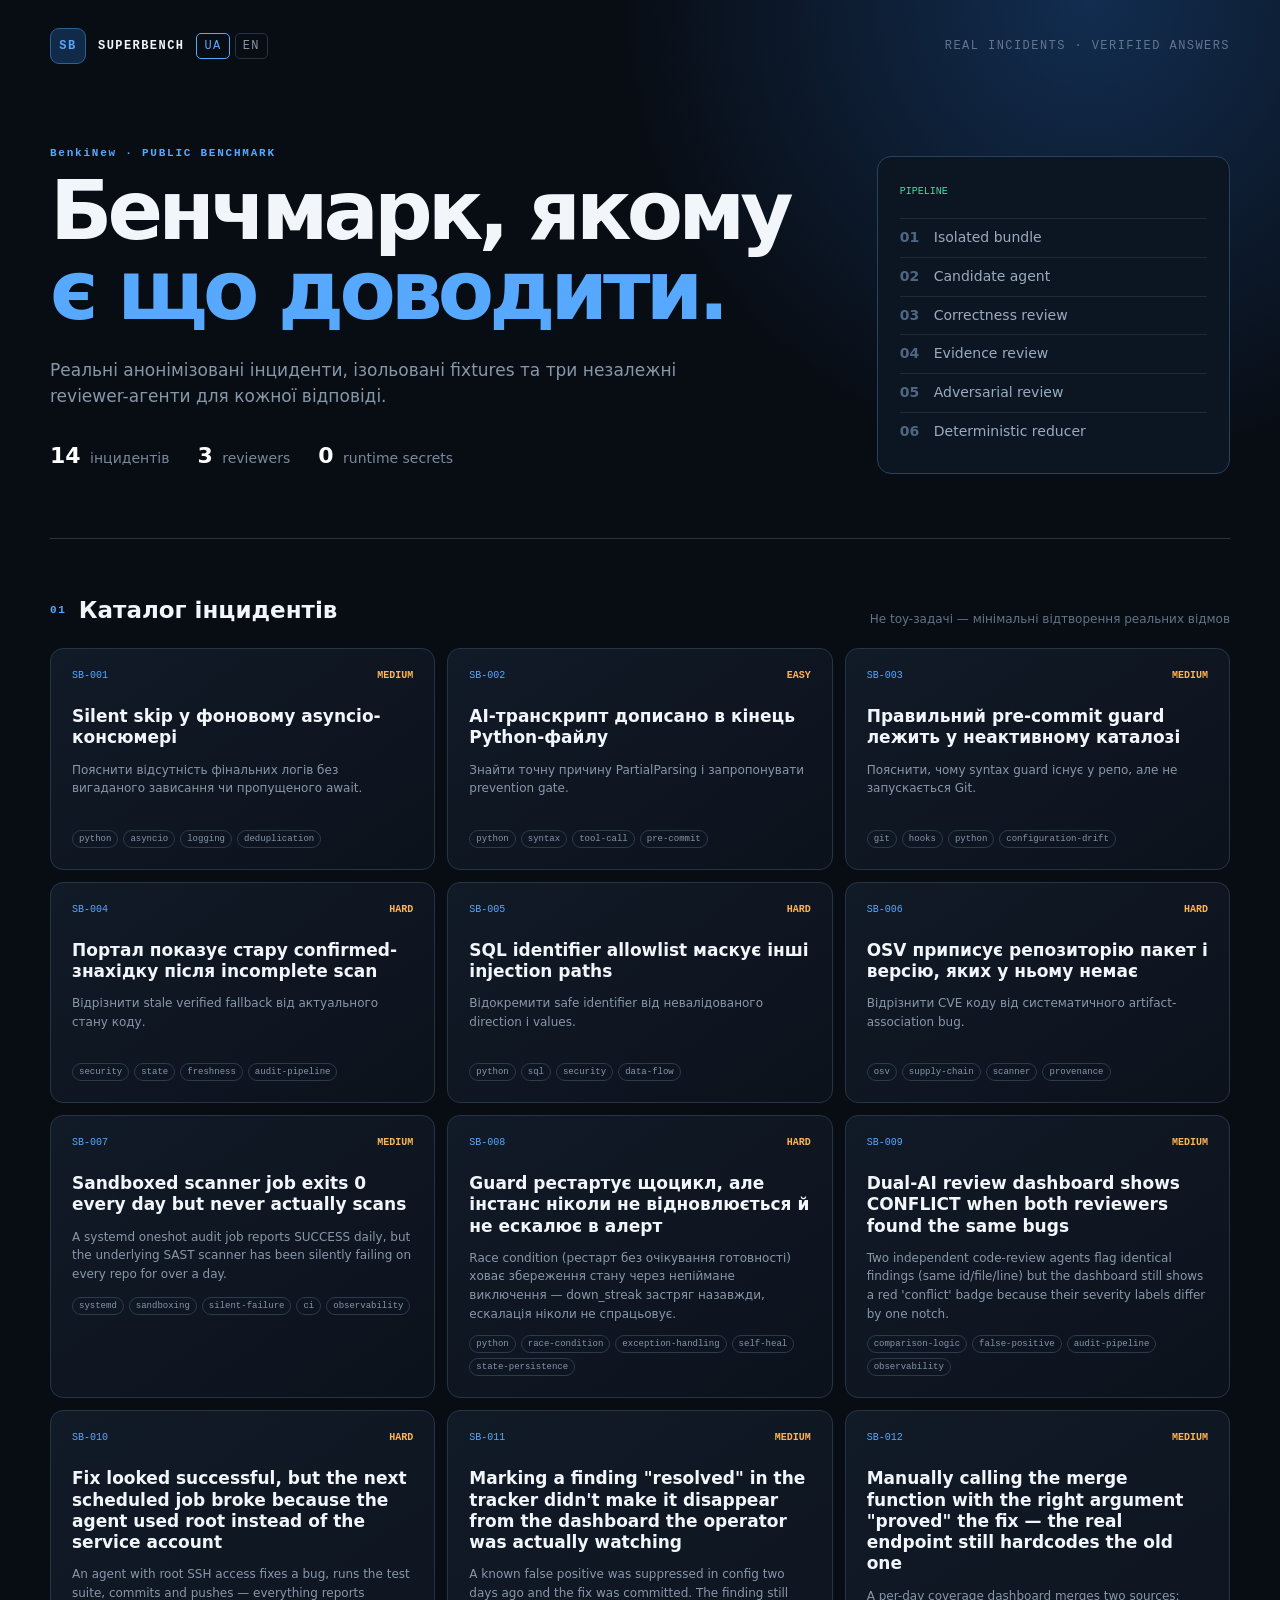
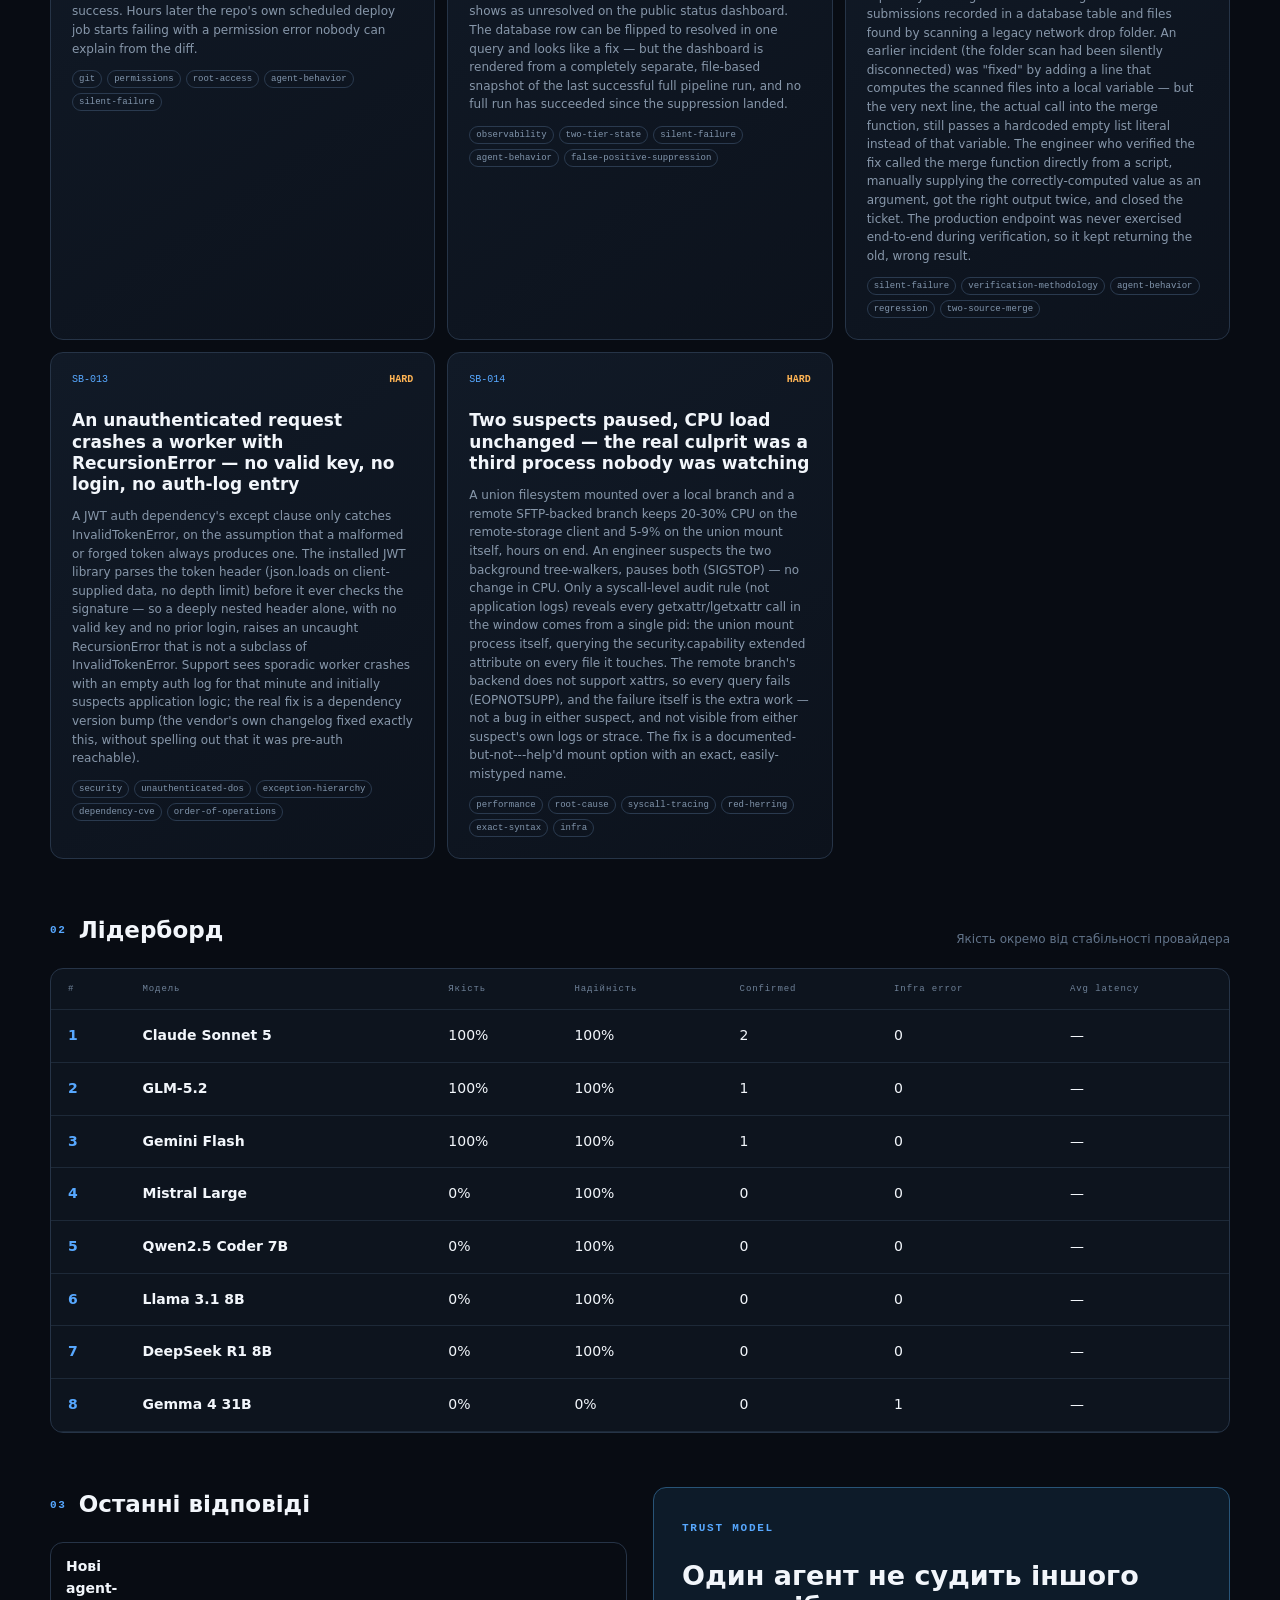
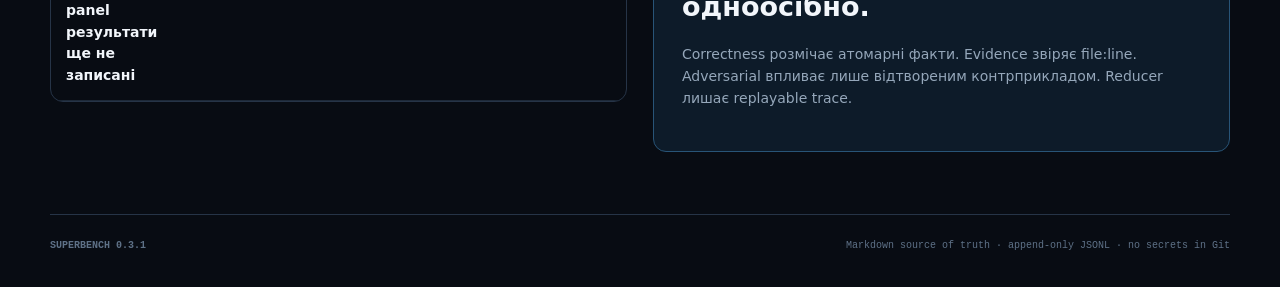
==== commit d1d745d4: "Add English documentation and static UA EN website switching" ====
--- a/site/index.html
+++ b/site/index.html
@@ -1 +1 @@
-<!doctype html><html lang="uk"><head><meta charset="utf-8"><meta name="viewport" content="width=device-width,initial-scale=1"><meta name="color-scheme" content="dark"><title>SUPERBENCH · AI Agent Benchmark</title><link rel="stylesheet" href="assets/app.css"></head><body><main><header><nav><div class="logo">SB</div><b>SUPERBENCH</b><span>REAL INCIDENTS · VERIFIED ANSWERS</span></nav><div class="hero"><div><p class="eyebrow">BenkiNew · PUBLIC BENCHMARK</p><h1>Бенчмарк, якому<br><em>є що доводити.</em></h1><p class="lead">Реальні анонімізовані інциденти, ізольовані fixtures та три незалежні reviewer-агенти для кожної відповіді.</p><div class="hero-stats"><span><b>14</b> інцидентів</span><span><b>3</b> reviewers</span><span><b>0</b> runtime secrets</span></div></div><aside><span>PIPELINE</span><ol><li><b>01</b> Isolated bundle</li><li><b>02</b> Candidate agent</li><li><b>03</b> Correctness review</li><li><b>04</b> Evidence review</li><li><b>05</b> Adversarial review</li><li><b>06</b> Deterministic reducer</li></ol></aside></div></header><section><div class="section-title"><div><span>01</span><h2>Каталог інцидентів</h2></div><p>Не toy-задачі — мінімальні відтворення реальних відмов</p></div><div class="cases"><article class="case"><div class="case-top"><span>SB-001</span><b>medium</b></div><h3>Silent skip у фоновому asyncio-консюмері</h3><p>Пояснити відсутність фінальних логів без вигаданого зависання чи пропущеного await.</p><div class="tags"><i>python</i><i>asyncio</i><i>logging</i><i>deduplication</i></div></article><article class="case"><div class="case-top"><span>SB-002</span><b>easy</b></div><h3>AI-транскрипт дописано в кінець Python-файлу</h3><p>Знайти точну причину PartialParsing і запропонувати prevention gate.</p><div class="tags"><i>python</i><i>syntax</i><i>tool-call</i><i>pre-commit</i></div></article><article class="case"><div class="case-top"><span>SB-003</span><b>medium</b></div><h3>Правильний pre-commit guard лежить у неактивному каталозі</h3><p>Пояснити, чому syntax guard існує у репо, але не запускається Git.</p><div class="tags"><i>git</i><i>hooks</i><i>python</i><i>configuration-drift</i></div></article><article class="case"><div class="case-top"><span>SB-004</span><b>hard</b></div><h3>Портал показує стару confirmed-знахідку після incomplete scan</h3><p>Відрізнити stale verified fallback від актуального стану коду.</p><div class="tags"><i>security</i><i>state</i><i>freshness</i><i>audit-pipeline</i></div></article><article class="case"><div class="case-top"><span>SB-005</span><b>hard</b></div><h3>SQL identifier allowlist маскує інші injection paths</h3><p>Відокремити safe identifier від невалідованого direction і values.</p><div class="tags"><i>python</i><i>sql</i><i>security</i><i>data-flow</i></div></article><article class="case"><div class="case-top"><span>SB-006</span><b>hard</b></div><h3>OSV приписує репозиторію пакет і версію, яких у ньому немає</h3><p>Відрізнити CVE коду від систематичного artifact-association bug.</p><div class="tags"><i>osv</i><i>supply-chain</i><i>scanner</i><i>provenance</i></div></article><article class="case"><div class="case-top"><span>SB-007</span><b>medium</b></div><h3>Sandboxed scanner job exits 0 every day but never actually scans</h3><p>A systemd oneshot audit job reports SUCCESS daily, but the underlying SAST scanner has been silently failing on every repo for over a day.</p><div class="tags"><i>systemd</i><i>sandboxing</i><i>silent-failure</i><i>ci</i><i>observability</i></div></article><article class="case"><div class="case-top"><span>SB-008</span><b>hard</b></div><h3>Guard рестартує щоцикл, але інстанс ніколи не відновлюється й не ескалює в алерт</h3><p>Race condition (рестарт без очікування готовності) ховає збереження стану через непіймане виключення — down_streak застряг назавжди, ескалація ніколи не спрацьовує.</p><div class="tags"><i>python</i><i>race-condition</i><i>exception-handling</i><i>self-heal</i><i>state-persistence</i></div></article><article class="case"><div class="case-top"><span>SB-009</span><b>medium</b></div><h3>Dual-AI review dashboard shows CONFLICT when both reviewers found the same bugs</h3><p>Two independent code-review agents flag identical findings (same id/file/line) but the dashboard still shows a red &#x27;conflict&#x27; badge because their severity labels differ by one notch.</p><div class="tags"><i>comparison-logic</i><i>false-positive</i><i>audit-pipeline</i><i>observability</i></div></article><article class="case"><div class="case-top"><span>SB-010</span><b>hard</b></div><h3>Fix looked successful, but the next scheduled job broke because the agent used root instead of the service account</h3><p>An agent with root SSH access fixes a bug, runs the test suite, commits and pushes — everything reports success. Hours later the repo&#x27;s own scheduled deploy job starts failing with a permission error nobody can explain from the diff.</p><div class="tags"><i>git</i><i>permissions</i><i>root-access</i><i>agent-behavior</i><i>silent-failure</i></div></article><article class="case"><div class="case-top"><span>SB-011</span><b>medium</b></div><h3>Marking a finding &quot;resolved&quot; in the tracker didn&#x27;t make it disappear from the dashboard the operator was actually watching</h3><p>A known false positive was suppressed in config two days ago and the fix was committed. The finding still shows as unresolved on the public status dashboard. The database row can be flipped to resolved in one query and looks like a fix — but the dashboard is rendered from a completely separate, file-based snapshot of the last successful full pipeline run, and no full run has succeeded since the suppression landed.</p><div class="tags"><i>observability</i><i>two-tier-state</i><i>silent-failure</i><i>agent-behavior</i><i>false-positive-suppression</i></div></article><article class="case"><div class="case-top"><span>SB-012</span><b>medium</b></div><h3>Manually calling the merge function with the right argument &quot;proved&quot; the fix — the real endpoint still hardcodes the old one</h3><p>A per-day coverage dashboard merges two sources: submissions recorded in a database table and files found by scanning a legacy network drop folder. An earlier incident (the folder scan had been silently disconnected) was &quot;fixed&quot; by adding a line that computes the scanned files into a local variable — but the very next line, the actual call into the merge function, still passes a hardcoded empty list literal instead of that variable. The engineer who verified the fix called the merge function directly from a script, manually supplying the correctly-computed value as an argument, got the right output twice, and closed the ticket. The production endpoint was never exercised end-to-end during verification, so it kept returning the old, wrong result.</p><div class="tags"><i>silent-failure</i><i>verification-methodology</i><i>agent-behavior</i><i>regression</i><i>two-source-merge</i></div></article><article class="case"><div class="case-top"><span>SB-013</span><b>hard</b></div><h3>An unauthenticated request crashes a worker with RecursionError — no valid key, no login, no auth-log entry</h3><p>A JWT auth dependency&#x27;s except clause only catches InvalidTokenError, on the assumption that a malformed or forged token always produces one. The installed JWT library parses the token header (json.loads on client-supplied data, no depth limit) before it ever checks the signature — so a deeply nested header alone, with no valid key and no prior login, raises an uncaught RecursionError that is not a subclass of InvalidTokenError. Support sees sporadic worker crashes with an empty auth log for that minute and initially suspects application logic; the real fix is a dependency version bump (the vendor&#x27;s own changelog fixed exactly this, without spelling out that it was pre-auth reachable).</p><div class="tags"><i>security</i><i>unauthenticated-dos</i><i>exception-hierarchy</i><i>dependency-cve</i><i>order-of-operations</i></div></article><article class="case"><div class="case-top"><span>SB-014</span><b>hard</b></div><h3>Two suspects paused, CPU load unchanged — the real culprit was a third process nobody was watching</h3><p>A union filesystem mounted over a local branch and a remote SFTP-backed branch keeps 20-30% CPU on the remote-storage client and 5-9% on the union mount itself, hours on end. An engineer suspects the two background tree-walkers, pauses both (SIGSTOP) — no change in CPU. Only a syscall-level audit rule (not application logs) reveals every getxattr/lgetxattr call in the window comes from a single pid: the union mount process itself, querying the security.capability extended attribute on every file it touches. The remote branch&#x27;s backend does not support xattrs, so every query fails (EOPNOTSUPP), and the failure itself is the extra work — not a bug in either suspect, and not visible from either suspect&#x27;s own logs or strace. The fix is a documented-but-not---help&#x27;d mount option with an exact, easily-mistyped name.</p><div class="tags"><i>performance</i><i>root-cause</i><i>syscall-tracing</i><i>red-herring</i><i>exact-syntax</i><i>infra</i></div></article></div></section><section><div class="section-title"><div><span>02</span><h2>Лідерборд</h2></div><p>Якість окремо від стабільності провайдера</p></div><div class="table-wrap"><table><thead><tr><th>#</th><th>Модель</th><th>Якість</th><th>Надійність</th><th>Confirmed</th><th>Infra error</th><th>Avg latency</th></tr></thead><tbody><tr><td><strong>1</strong></td><td><b>Claude Sonnet 5</b></td><td>100%</td><td>100%</td><td>2</td><td>0</td><td>—</td></tr><tr><td><strong>2</strong></td><td><b>GLM-5.2</b></td><td>100%</td><td>100%</td><td>1</td><td>0</td><td>—</td></tr><tr><td><strong>3</strong></td><td><b>Gemini Flash</b></td><td>100%</td><td>100%</td><td>1</td><td>0</td><td>—</td></tr><tr><td><strong>4</strong></td><td><b>Mistral Large</b></td><td>0%</td><td>100%</td><td>0</td><td>0</td><td>—</td></tr><tr><td><strong>5</strong></td><td><b>Qwen2.5 Coder 7B</b></td><td>0%</td><td>100%</td><td>0</td><td>0</td><td>—</td></tr><tr><td><strong>6</strong></td><td><b>Llama 3.1 8B</b></td><td>0%</td><td>100%</td><td>0</td><td>0</td><td>—</td></tr><tr><td><strong>7</strong></td><td><b>DeepSeek R1 8B</b></td><td>0%</td><td>100%</td><td>0</td><td>0</td><td>—</td></tr><tr><td><strong>8</strong></td><td><b>Gemma 4 31B</b></td><td>0%</td><td>0%</td><td>0</td><td>1</td><td>—</td></tr></tbody></table></div></section><section class="split"><div><div class="section-title"><div><span>03</span><h2>Останні відповіді</h2></div></div><ul class="recent"><li><b>Нові agent-panel результати ще не записані</b></li></ul></div><div class="principles"><span>TRUST MODEL</span><h2>Один агент не судить іншого одноосібно.</h2><p>Correctness розмічає атомарні факти. Evidence звіряє file:line. Adversarial впливає лише відтвореним контрприкладом. Reducer лишає replayable trace.</p></div></section><footer><b>SUPERBENCH 0.3.0</b><span>Markdown source of truth · append-only JSONL · no secrets in Git</span></footer></main></body></html>+<!doctype html><html lang="uk"><head><meta charset="utf-8"><meta name="viewport" content="width=device-width,initial-scale=1"><meta name="color-scheme" content="dark"><title>SUPERBENCH · AI Agent Benchmark</title><link rel="stylesheet" href="assets/app.css"></head><body><main><header><nav><div class="logo">SB</div><b>SUPERBENCH</b><div class="language-switch" aria-label="Мова сайту"><a href="./" lang="uk" hreflang="uk" aria-current="page">UA</a><a href="en/" lang="en" hreflang="en">EN</a></div><span>REAL INCIDENTS · VERIFIED ANSWERS</span></nav><div class="hero"><div><p class="eyebrow">BenkiNew · PUBLIC BENCHMARK</p><h1>Бенчмарк, якому<br><em>є що доводити.</em></h1><p class="lead">Реальні анонімізовані інциденти, ізольовані fixtures та три незалежні reviewer-агенти для кожної відповіді.</p><div class="hero-stats"><span><b>14</b> інцидентів</span><span><b>3</b> reviewers</span><span><b>0</b> runtime secrets</span></div></div><aside><span>PIPELINE</span><ol><li><b>01</b> Isolated bundle</li><li><b>02</b> Candidate agent</li><li><b>03</b> Correctness review</li><li><b>04</b> Evidence review</li><li><b>05</b> Adversarial review</li><li><b>06</b> Deterministic reducer</li></ol></aside></div></header><section><div class="section-title"><div><span>01</span><h2>Каталог інцидентів</h2></div><p>Не toy-задачі — мінімальні відтворення реальних відмов</p></div><div class="cases"><article class="case"><div class="case-top"><span>SB-001</span><b>medium</b></div><h3>Silent skip у фоновому asyncio-консюмері</h3><p>Пояснити відсутність фінальних логів без вигаданого зависання чи пропущеного await.</p><div class="tags"><i>python</i><i>asyncio</i><i>logging</i><i>deduplication</i></div></article><article class="case"><div class="case-top"><span>SB-002</span><b>easy</b></div><h3>AI-транскрипт дописано в кінець Python-файлу</h3><p>Знайти точну причину PartialParsing і запропонувати prevention gate.</p><div class="tags"><i>python</i><i>syntax</i><i>tool-call</i><i>pre-commit</i></div></article><article class="case"><div class="case-top"><span>SB-003</span><b>medium</b></div><h3>Правильний pre-commit guard лежить у неактивному каталозі</h3><p>Пояснити, чому syntax guard існує у репо, але не запускається Git.</p><div class="tags"><i>git</i><i>hooks</i><i>python</i><i>configuration-drift</i></div></article><article class="case"><div class="case-top"><span>SB-004</span><b>hard</b></div><h3>Портал показує стару confirmed-знахідку після incomplete scan</h3><p>Відрізнити stale verified fallback від актуального стану коду.</p><div class="tags"><i>security</i><i>state</i><i>freshness</i><i>audit-pipeline</i></div></article><article class="case"><div class="case-top"><span>SB-005</span><b>hard</b></div><h3>SQL identifier allowlist маскує інші injection paths</h3><p>Відокремити safe identifier від невалідованого direction і values.</p><div class="tags"><i>python</i><i>sql</i><i>security</i><i>data-flow</i></div></article><article class="case"><div class="case-top"><span>SB-006</span><b>hard</b></div><h3>OSV приписує репозиторію пакет і версію, яких у ньому немає</h3><p>Відрізнити CVE коду від систематичного artifact-association bug.</p><div class="tags"><i>osv</i><i>supply-chain</i><i>scanner</i><i>provenance</i></div></article><article class="case"><div class="case-top"><span>SB-007</span><b>medium</b></div><h3>Sandboxed scanner job exits 0 every day but never actually scans</h3><p>A systemd oneshot audit job reports SUCCESS daily, but the underlying SAST scanner has been silently failing on every repo for over a day.</p><div class="tags"><i>systemd</i><i>sandboxing</i><i>silent-failure</i><i>ci</i><i>observability</i></div></article><article class="case"><div class="case-top"><span>SB-008</span><b>hard</b></div><h3>Guard рестартує щоцикл, але інстанс ніколи не відновлюється й не ескалює в алерт</h3><p>Race condition (рестарт без очікування готовності) ховає збереження стану через непіймане виключення — down_streak застряг назавжди, ескалація ніколи не спрацьовує.</p><div class="tags"><i>python</i><i>race-condition</i><i>exception-handling</i><i>self-heal</i><i>state-persistence</i></div></article><article class="case"><div class="case-top"><span>SB-009</span><b>medium</b></div><h3>Dual-AI review dashboard shows CONFLICT when both reviewers found the same bugs</h3><p>Two independent code-review agents flag identical findings (same id/file/line) but the dashboard still shows a red &#x27;conflict&#x27; badge because their severity labels differ by one notch.</p><div class="tags"><i>comparison-logic</i><i>false-positive</i><i>audit-pipeline</i><i>observability</i></div></article><article class="case"><div class="case-top"><span>SB-010</span><b>hard</b></div><h3>Fix looked successful, but the next scheduled job broke because the agent used root instead of the service account</h3><p>An agent with root SSH access fixes a bug, runs the test suite, commits and pushes — everything reports success. Hours later the repo&#x27;s own scheduled deploy job starts failing with a permission error nobody can explain from the diff.</p><div class="tags"><i>git</i><i>permissions</i><i>root-access</i><i>agent-behavior</i><i>silent-failure</i></div></article><article class="case"><div class="case-top"><span>SB-011</span><b>medium</b></div><h3>Marking a finding &quot;resolved&quot; in the tracker didn&#x27;t make it disappear from the dashboard the operator was actually watching</h3><p>A known false positive was suppressed in config two days ago and the fix was committed. The finding still shows as unresolved on the public status dashboard. The database row can be flipped to resolved in one query and looks like a fix — but the dashboard is rendered from a completely separate, file-based snapshot of the last successful full pipeline run, and no full run has succeeded since the suppression landed.</p><div class="tags"><i>observability</i><i>two-tier-state</i><i>silent-failure</i><i>agent-behavior</i><i>false-positive-suppression</i></div></article><article class="case"><div class="case-top"><span>SB-012</span><b>medium</b></div><h3>Manually calling the merge function with the right argument &quot;proved&quot; the fix — the real endpoint still hardcodes the old one</h3><p>A per-day coverage dashboard merges two sources: submissions recorded in a database table and files found by scanning a legacy network drop folder. An earlier incident (the folder scan had been silently disconnected) was &quot;fixed&quot; by adding a line that computes the scanned files into a local variable — but the very next line, the actual call into the merge function, still passes a hardcoded empty list literal instead of that variable. The engineer who verified the fix called the merge function directly from a script, manually supplying the correctly-computed value as an argument, got the right output twice, and closed the ticket. The production endpoint was never exercised end-to-end during verification, so it kept returning the old, wrong result.</p><div class="tags"><i>silent-failure</i><i>verification-methodology</i><i>agent-behavior</i><i>regression</i><i>two-source-merge</i></div></article><article class="case"><div class="case-top"><span>SB-013</span><b>hard</b></div><h3>An unauthenticated request crashes a worker with RecursionError — no valid key, no login, no auth-log entry</h3><p>A JWT auth dependency&#x27;s except clause only catches InvalidTokenError, on the assumption that a malformed or forged token always produces one. The installed JWT library parses the token header (json.loads on client-supplied data, no depth limit) before it ever checks the signature — so a deeply nested header alone, with no valid key and no prior login, raises an uncaught RecursionError that is not a subclass of InvalidTokenError. Support sees sporadic worker crashes with an empty auth log for that minute and initially suspects application logic; the real fix is a dependency version bump (the vendor&#x27;s own changelog fixed exactly this, without spelling out that it was pre-auth reachable).</p><div class="tags"><i>security</i><i>unauthenticated-dos</i><i>exception-hierarchy</i><i>dependency-cve</i><i>order-of-operations</i></div></article><article class="case"><div class="case-top"><span>SB-014</span><b>hard</b></div><h3>Two suspects paused, CPU load unchanged — the real culprit was a third process nobody was watching</h3><p>A union filesystem mounted over a local branch and a remote SFTP-backed branch keeps 20-30% CPU on the remote-storage client and 5-9% on the union mount itself, hours on end. An engineer suspects the two background tree-walkers, pauses both (SIGSTOP) — no change in CPU. Only a syscall-level audit rule (not application logs) reveals every getxattr/lgetxattr call in the window comes from a single pid: the union mount process itself, querying the security.capability extended attribute on every file it touches. The remote branch&#x27;s backend does not support xattrs, so every query fails (EOPNOTSUPP), and the failure itself is the extra work — not a bug in either suspect, and not visible from either suspect&#x27;s own logs or strace. The fix is a documented-but-not---help&#x27;d mount option with an exact, easily-mistyped name.</p><div class="tags"><i>performance</i><i>root-cause</i><i>syscall-tracing</i><i>red-herring</i><i>exact-syntax</i><i>infra</i></div></article></div></section><section><div class="section-title"><div><span>02</span><h2>Лідерборд</h2></div><p>Якість окремо від стабільності провайдера</p></div><div class="table-wrap"><table><thead><tr><th>#</th><th>Модель</th><th>Якість</th><th>Надійність</th><th>Confirmed</th><th>Infra error</th><th>Avg latency</th></tr></thead><tbody><tr><td><strong>1</strong></td><td><b>Claude Sonnet 5</b></td><td>100%</td><td>100%</td><td>2</td><td>0</td><td>—</td></tr><tr><td><strong>2</strong></td><td><b>GLM-5.2</b></td><td>100%</td><td>100%</td><td>1</td><td>0</td><td>—</td></tr><tr><td><strong>3</strong></td><td><b>Gemini Flash</b></td><td>100%</td><td>100%</td><td>1</td><td>0</td><td>—</td></tr><tr><td><strong>4</strong></td><td><b>Mistral Large</b></td><td>0%</td><td>100%</td><td>0</td><td>0</td><td>—</td></tr><tr><td><strong>5</strong></td><td><b>Qwen2.5 Coder 7B</b></td><td>0%</td><td>100%</td><td>0</td><td>0</td><td>—</td></tr><tr><td><strong>6</strong></td><td><b>Llama 3.1 8B</b></td><td>0%</td><td>100%</td><td>0</td><td>0</td><td>—</td></tr><tr><td><strong>7</strong></td><td><b>DeepSeek R1 8B</b></td><td>0%</td><td>100%</td><td>0</td><td>0</td><td>—</td></tr><tr><td><strong>8</strong></td><td><b>Gemma 4 31B</b></td><td>0%</td><td>0%</td><td>0</td><td>1</td><td>—</td></tr></tbody></table></div></section><section class="split"><div><div class="section-title"><div><span>03</span><h2>Останні відповіді</h2></div></div><ul class="recent"><li><b>Нові agent-panel результати ще не записані</b></li></ul></div><div class="principles"><span>TRUST MODEL</span><h2>Один агент не судить іншого одноосібно.</h2><p>Correctness розмічає атомарні факти. Evidence звіряє file:line. Adversarial впливає лише відтвореним контрприкладом. Reducer лишає replayable trace.</p></div></section><footer><b>SUPERBENCH 0.3.1</b><span>Markdown source of truth · append-only JSONL · no secrets in Git</span></footer></main></body></html>
--- a/site/assets/app.css
+++ b/site/assets/app.css
@@ -1 +1 @@
-:root{--bg:#080c13;--panel:#101824;--line:#263447;--text:#f2f6fb;--muted:#8797aa;--blue:#57a8ff;--green:#4ed6a0;--orange:#ffb454}*{box-sizing:border-box}body{margin:0;background:radial-gradient(circle at 85% 0,#122d50 0,transparent 30rem),var(--bg);color:var(--text);font:14px/1.55 Inter,system-ui,sans-serif}main{width:min(1180px,calc(100% - 36px));margin:auto}header{padding:28px 0 64px;border-bottom:1px solid var(--line)}nav{display:flex;align-items:center;gap:12px;font:12px ui-monospace,monospace;letter-spacing:.12em}nav>span{margin-left:auto;color:#63758d}.logo{display:grid;place-items:center;width:36px;height:36px;border-radius:9px;background:#102a48;border:1px solid #2d6096;color:var(--blue);font-weight:900}.hero{display:grid;grid-template-columns:1.5fr .7fr;gap:70px;align-items:end;padding-top:72px}.eyebrow,.section-title span,.principles>span{color:var(--blue);font:700 11px ui-monospace,monospace;letter-spacing:.16em}h1{font-size:clamp(46px,7vw,82px);line-height:.98;letter-spacing:-.06em;margin:12px 0 25px}h1 em{font-style:normal;color:var(--blue)}.lead{max-width:700px;color:var(--muted);font-size:17px}.hero-stats{display:flex;gap:28px;margin-top:30px;color:#78899d}.hero-stats b{color:#fff;font-size:22px;margin-right:5px}.hero aside{padding:22px;border:1px solid #27425f;border-radius:14px;background:#0c1623}.hero aside>span{font:10px ui-monospace,monospace;color:var(--green)}ol{list-style:none;margin:18px 0 0;padding:0}ol li{padding:8px 0;border-top:1px solid #1c2a3b;color:#9aabbd}ol b{color:#4f6680;margin-right:10px}section{padding-top:54px}.section-title{display:flex;align-items:end;justify-content:space-between;margin-bottom:20px}.section-title>div{display:flex;align-items:center;gap:12px}.section-title h2{margin:0;font-size:23px}.section-title p{margin:0;color:#62748a;font-size:12px}.cases{display:grid;grid-template-columns:repeat(3,1fr);gap:12px}.case{padding:21px;border:1px solid var(--line);border-radius:13px;background:linear-gradient(145deg,#111a27,#0c121c);min-height:220px}.case-top{display:flex;justify-content:space-between;color:var(--blue);font:10px ui-monospace,monospace}.case-top b{color:var(--orange);text-transform:uppercase}.case h3{font-size:17px;line-height:1.25;margin:25px 0 9px}.case p{color:var(--muted);font-size:12px;min-height:57px}.tags{display:flex;flex-wrap:wrap;gap:5px}.tags i{font-style:normal;font:9px ui-monospace,monospace;color:#8296ad;padding:3px 6px;border:1px solid #2a3a4f;border-radius:99px}.table-wrap{overflow:auto;border:1px solid var(--line);border-radius:13px;background:#0d141e}table{border-collapse:collapse;width:100%;min-width:720px}th,td{text-align:left;padding:15px 17px;border-bottom:1px solid #1d2938}th{font:9px ui-monospace,monospace;letter-spacing:.1em;color:#6f8299}td:first-child strong{color:var(--blue)}.split{display:grid;grid-template-columns:1fr 1fr;gap:26px}.recent{list-style:none;margin:0;padding:0;border:1px solid var(--line);border-radius:13px;overflow:hidden}.recent li{display:grid;grid-template-columns:80px 1fr auto;gap:10px;padding:13px 15px;border-bottom:1px solid #1d2938}.recent span{color:var(--blue);font:10px ui-monospace,monospace}.recent i{font:9px ui-monospace,monospace;text-transform:uppercase}.confirmed{color:var(--green)}.rejected{color:#ff6b7a}.pending,.partial{color:var(--orange)}.principles{padding:28px;border:1px solid #285477;border-radius:13px;background:#0d1b29}.principles h2{font-size:27px;line-height:1.15}.principles p{color:#95a7ba}footer{display:flex;justify-content:space-between;margin-top:62px;padding:25px 0 35px;border-top:1px solid var(--line);color:#5e7187;font:10px ui-monospace,monospace}@media(max-width:850px){.hero,.split{grid-template-columns:1fr}.cases{grid-template-columns:repeat(2,1fr)}}@media(max-width:560px){.cases{grid-template-columns:1fr}.hero{padding-top:42px}.section-title p,nav>span{display:none}footer{flex-direction:column;gap:8px}}:root{--bg:var(--ss-bg,#080c13);--panel:var(--ss-surface,#101824);--line:var(--ss-line,#263447);--text:var(--ss-text,#f2f6fb);--muted:var(--ss-text-muted,#8797aa);--blue:var(--ss-info,#57a8ff);--green:var(--ss-ok,#4ed6a0);--orange:var(--ss-warn,#ffb454)}body{font-family:var(--ss-font-sans,system-ui,sans-serif)}+:root{--bg:#080c13;--panel:#101824;--line:#263447;--text:#f2f6fb;--muted:#8797aa;--blue:#57a8ff;--green:#4ed6a0;--orange:#ffb454}*{box-sizing:border-box}body{margin:0;background:radial-gradient(circle at 85% 0,#122d50 0,transparent 30rem),var(--bg);color:var(--text);font:14px/1.55 Inter,system-ui,sans-serif}main{width:min(1180px,calc(100% - 36px));margin:auto}header{padding:28px 0 64px;border-bottom:1px solid var(--line)}nav{display:flex;align-items:center;gap:12px;font:12px ui-monospace,monospace;letter-spacing:.12em}nav>span{margin-left:auto;color:#63758d}.logo{display:grid;place-items:center;width:36px;height:36px;border-radius:9px;background:#102a48;border:1px solid #2d6096;color:var(--blue);font-weight:900}.hero{display:grid;grid-template-columns:1.5fr .7fr;gap:70px;align-items:end;padding-top:72px}.eyebrow,.section-title span,.principles>span{color:var(--blue);font:700 11px ui-monospace,monospace;letter-spacing:.16em}h1{font-size:clamp(46px,7vw,82px);line-height:.98;letter-spacing:-.06em;margin:12px 0 25px}h1 em{font-style:normal;color:var(--blue)}.lead{max-width:700px;color:var(--muted);font-size:17px}.hero-stats{display:flex;gap:28px;margin-top:30px;color:#78899d}.hero-stats b{color:#fff;font-size:22px;margin-right:5px}.hero aside{padding:22px;border:1px solid #27425f;border-radius:14px;background:#0c1623}.hero aside>span{font:10px ui-monospace,monospace;color:var(--green)}ol{list-style:none;margin:18px 0 0;padding:0}ol li{padding:8px 0;border-top:1px solid #1c2a3b;color:#9aabbd}ol b{color:#4f6680;margin-right:10px}section{padding-top:54px}.section-title{display:flex;align-items:end;justify-content:space-between;margin-bottom:20px}.section-title>div{display:flex;align-items:center;gap:12px}.section-title h2{margin:0;font-size:23px}.section-title p{margin:0;color:#62748a;font-size:12px}.cases{display:grid;grid-template-columns:repeat(3,1fr);gap:12px}.case{padding:21px;border:1px solid var(--line);border-radius:13px;background:linear-gradient(145deg,#111a27,#0c121c);min-height:220px}.case-top{display:flex;justify-content:space-between;color:var(--blue);font:10px ui-monospace,monospace}.case-top b{color:var(--orange);text-transform:uppercase}.case h3{font-size:17px;line-height:1.25;margin:25px 0 9px}.case p{color:var(--muted);font-size:12px;min-height:57px}.tags{display:flex;flex-wrap:wrap;gap:5px}.tags i{font-style:normal;font:9px ui-monospace,monospace;color:#8296ad;padding:3px 6px;border:1px solid #2a3a4f;border-radius:99px}.table-wrap{overflow:auto;border:1px solid var(--line);border-radius:13px;background:#0d141e}table{border-collapse:collapse;width:100%;min-width:720px}th,td{text-align:left;padding:15px 17px;border-bottom:1px solid #1d2938}th{font:9px ui-monospace,monospace;letter-spacing:.1em;color:#6f8299}td:first-child strong{color:var(--blue)}.split{display:grid;grid-template-columns:1fr 1fr;gap:26px}.recent{list-style:none;margin:0;padding:0;border:1px solid var(--line);border-radius:13px;overflow:hidden}.recent li{display:grid;grid-template-columns:80px 1fr auto;gap:10px;padding:13px 15px;border-bottom:1px solid #1d2938}.recent span{color:var(--blue);font:10px ui-monospace,monospace}.recent i{font:9px ui-monospace,monospace;text-transform:uppercase}.confirmed{color:var(--green)}.rejected{color:#ff6b7a}.pending,.partial{color:var(--orange)}.principles{padding:28px;border:1px solid #285477;border-radius:13px;background:#0d1b29}.principles h2{font-size:27px;line-height:1.15}.principles p{color:#95a7ba}footer{display:flex;justify-content:space-between;margin-top:62px;padding:25px 0 35px;border-top:1px solid var(--line);color:#5e7187;font:10px ui-monospace,monospace}@media(max-width:850px){.hero,.split{grid-template-columns:1fr}.cases{grid-template-columns:repeat(2,1fr)}}@media(max-width:560px){.cases{grid-template-columns:1fr}.hero{padding-top:42px}.section-title p,nav>span{display:none}footer{flex-direction:column;gap:8px}}.language-switch{display:flex;gap:5px}.language-switch a{color:var(--muted);padding:5px 7px;border:1px solid var(--line);border-radius:5px;text-decoration:none}.language-switch a[aria-current="page"]{color:var(--blue);border-color:var(--blue)}.language-switch a:focus-visible{outline:2px solid var(--blue);outline-offset:3px}:root{--bg:var(--ss-bg,#080c13);--panel:var(--ss-surface,#101824);--line:var(--ss-line,#263447);--text:var(--ss-text,#f2f6fb);--muted:var(--ss-text-muted,#8797aa);--blue:var(--ss-info,#57a8ff);--green:var(--ss-ok,#4ed6a0);--orange:var(--ss-warn,#ffb454)}body{font-family:var(--ss-font-sans,system-ui,sans-serif)}
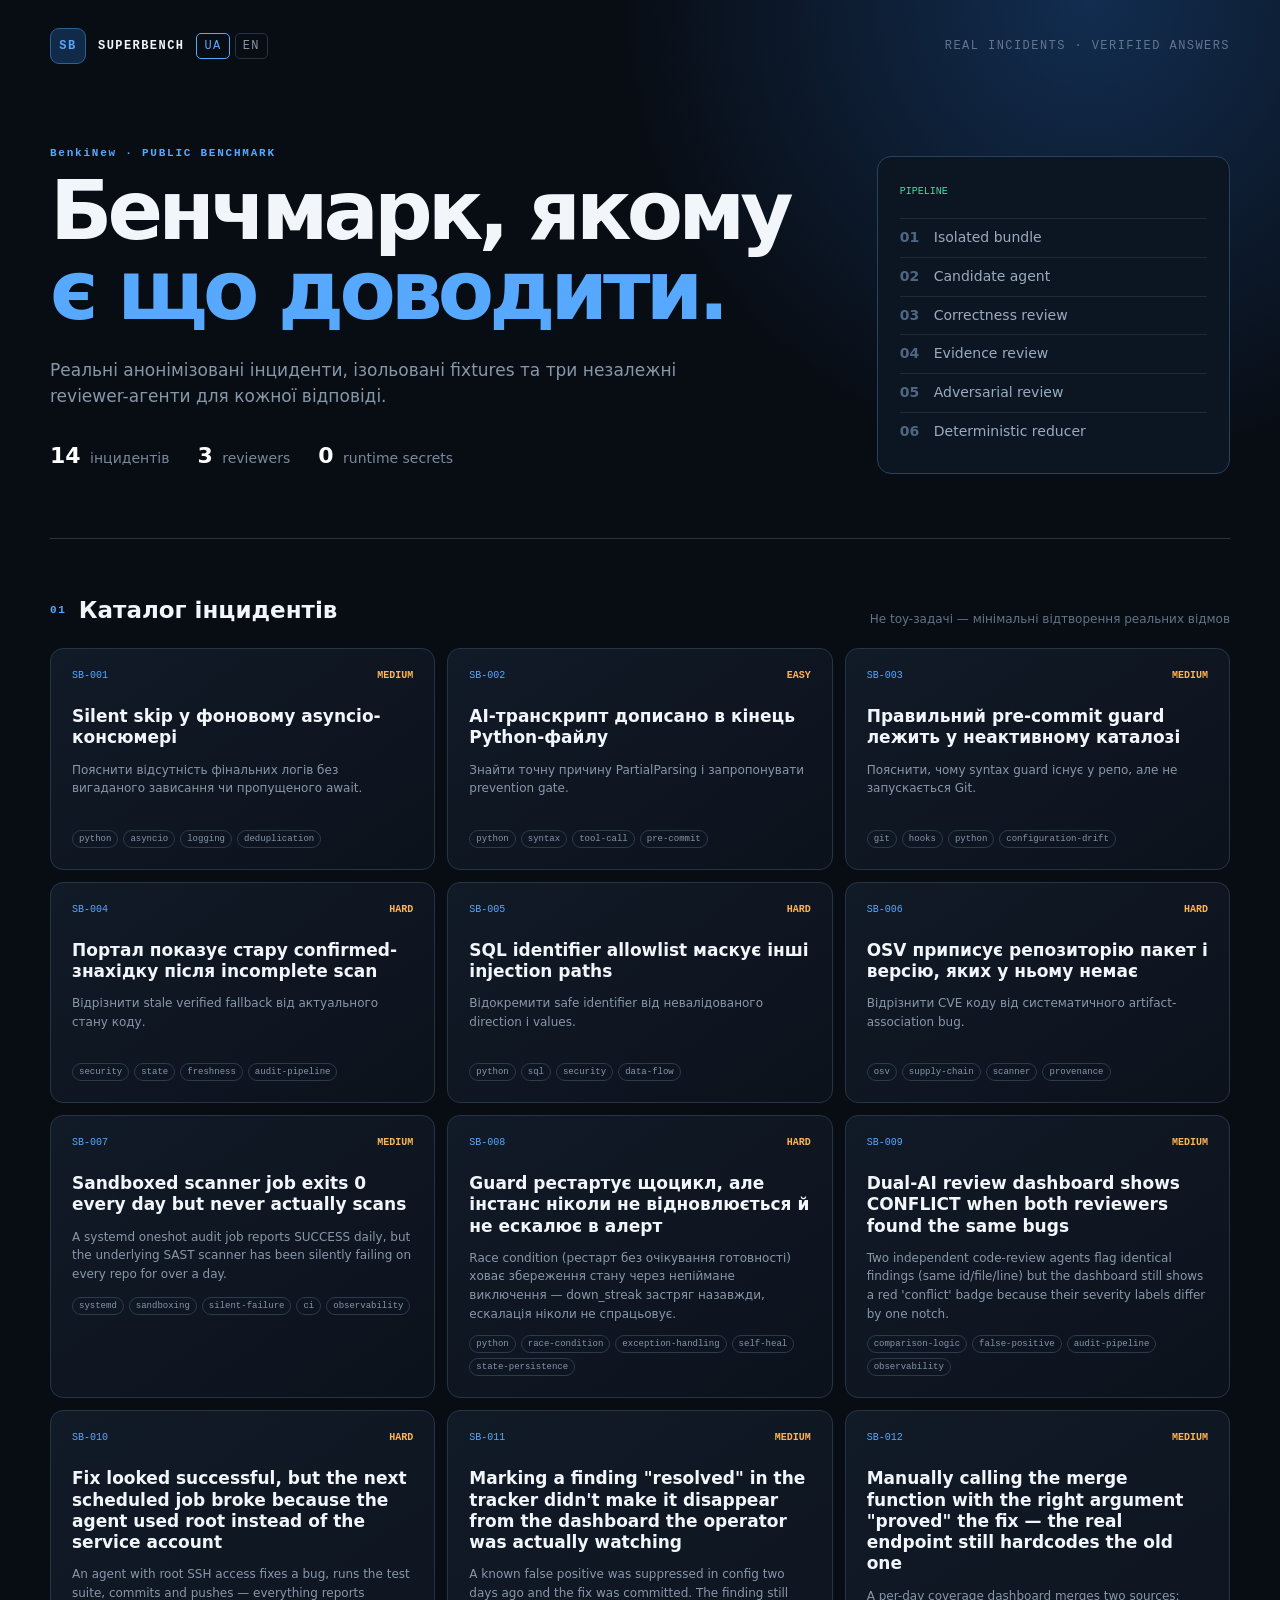
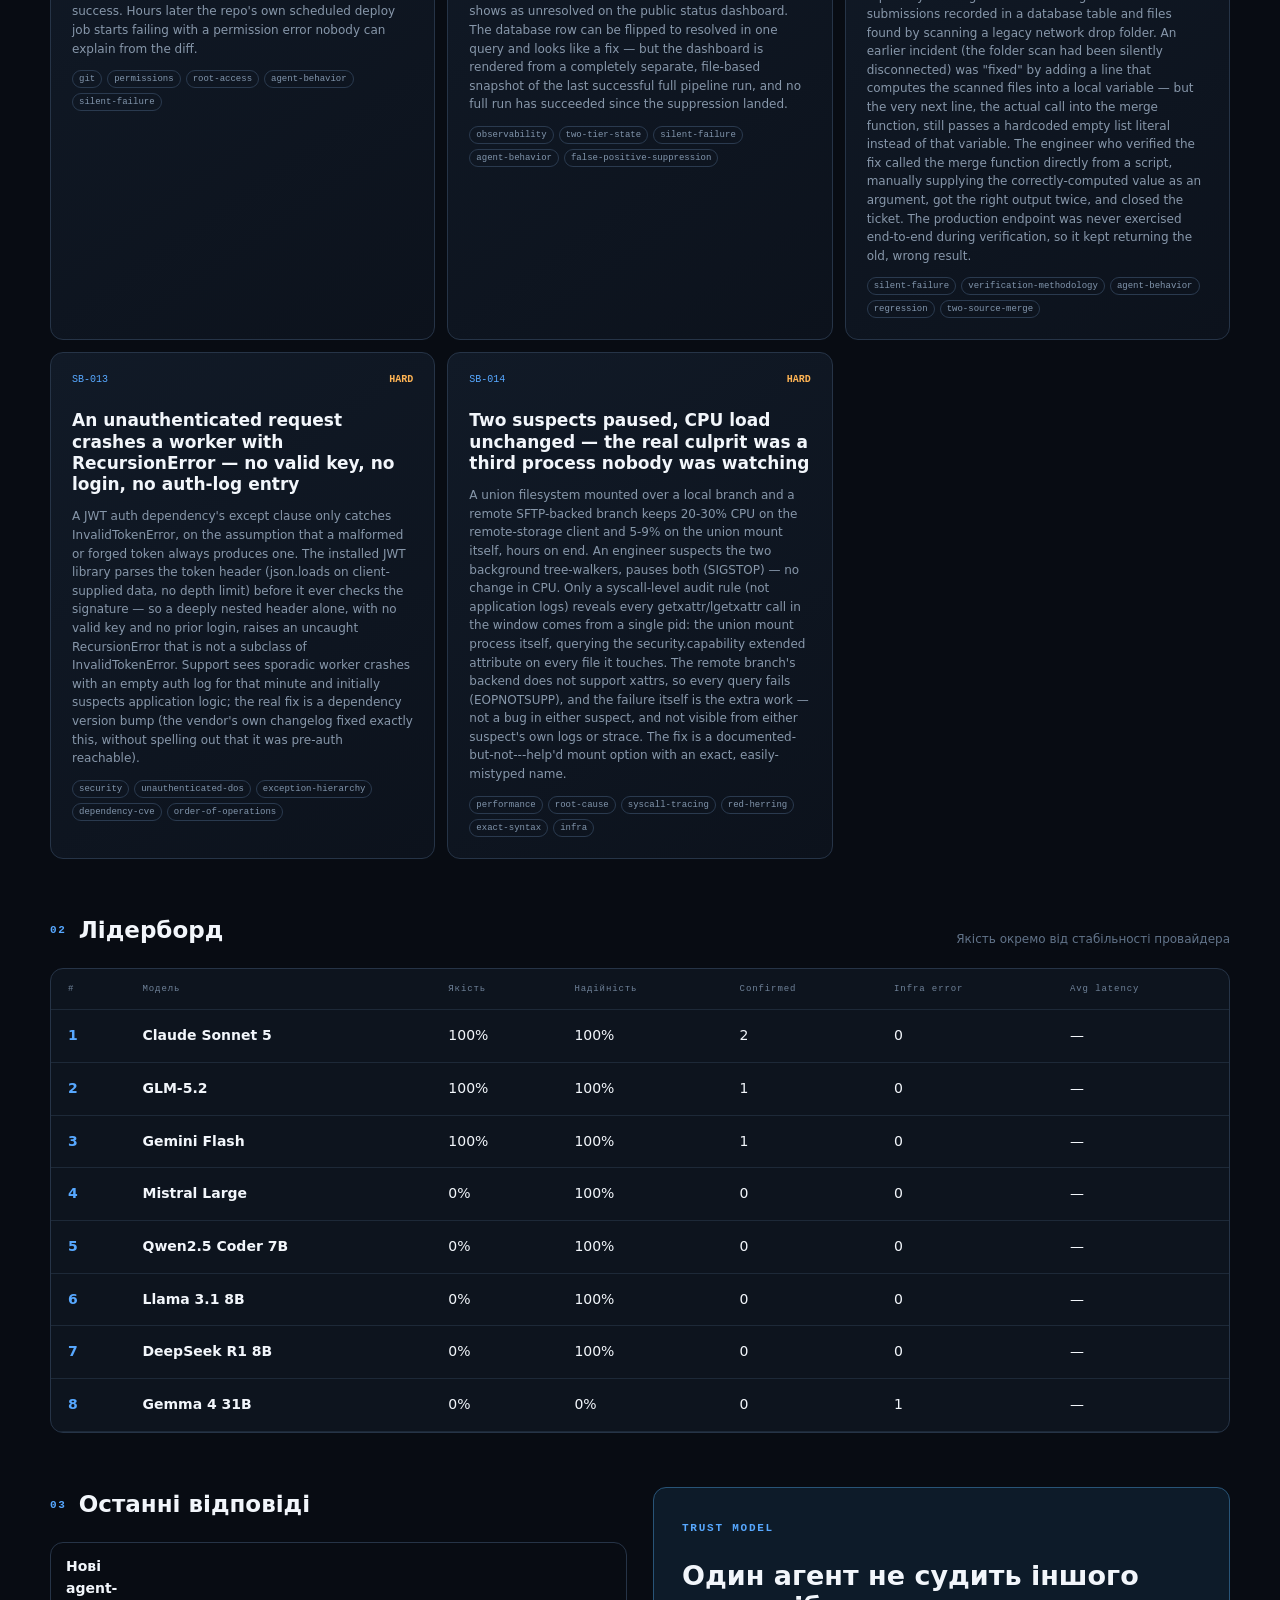
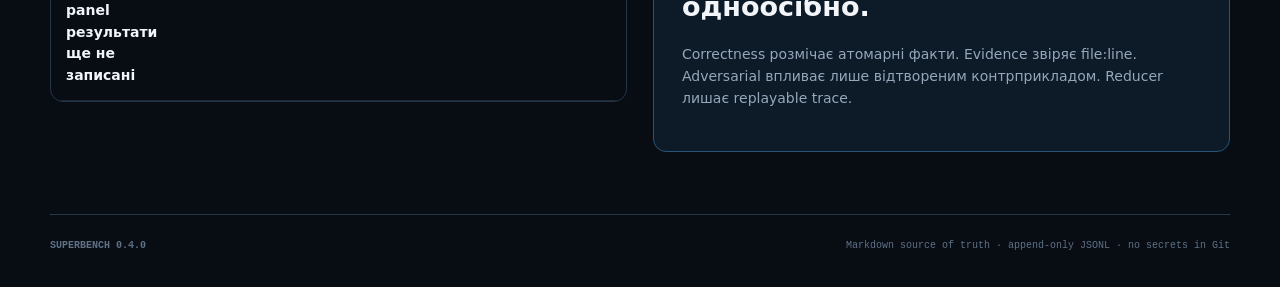
==== commit 0fd2e719: "feat: add experimental scoped repair proof assessments" ====
--- a/site/index.html
+++ b/site/index.html
@@ -1 +1 @@
-<!doctype html><html lang="uk"><head><meta charset="utf-8"><meta name="viewport" content="width=device-width,initial-scale=1"><meta name="color-scheme" content="dark"><title>SUPERBENCH · AI Agent Benchmark</title><link rel="stylesheet" href="assets/app.css"></head><body><main><header><nav><div class="logo">SB</div><b>SUPERBENCH</b><div class="language-switch" aria-label="Мова сайту"><a href="./" lang="uk" hreflang="uk" aria-current="page">UA</a><a href="en/" lang="en" hreflang="en">EN</a></div><span>REAL INCIDENTS · VERIFIED ANSWERS</span></nav><div class="hero"><div><p class="eyebrow">BenkiNew · PUBLIC BENCHMARK</p><h1>Бенчмарк, якому<br><em>є що доводити.</em></h1><p class="lead">Реальні анонімізовані інциденти, ізольовані fixtures та три незалежні reviewer-агенти для кожної відповіді.</p><div class="hero-stats"><span><b>14</b> інцидентів</span><span><b>3</b> reviewers</span><span><b>0</b> runtime secrets</span></div></div><aside><span>PIPELINE</span><ol><li><b>01</b> Isolated bundle</li><li><b>02</b> Candidate agent</li><li><b>03</b> Correctness review</li><li><b>04</b> Evidence review</li><li><b>05</b> Adversarial review</li><li><b>06</b> Deterministic reducer</li></ol></aside></div></header><section><div class="section-title"><div><span>01</span><h2>Каталог інцидентів</h2></div><p>Не toy-задачі — мінімальні відтворення реальних відмов</p></div><div class="cases"><article class="case"><div class="case-top"><span>SB-001</span><b>medium</b></div><h3>Silent skip у фоновому asyncio-консюмері</h3><p>Пояснити відсутність фінальних логів без вигаданого зависання чи пропущеного await.</p><div class="tags"><i>python</i><i>asyncio</i><i>logging</i><i>deduplication</i></div></article><article class="case"><div class="case-top"><span>SB-002</span><b>easy</b></div><h3>AI-транскрипт дописано в кінець Python-файлу</h3><p>Знайти точну причину PartialParsing і запропонувати prevention gate.</p><div class="tags"><i>python</i><i>syntax</i><i>tool-call</i><i>pre-commit</i></div></article><article class="case"><div class="case-top"><span>SB-003</span><b>medium</b></div><h3>Правильний pre-commit guard лежить у неактивному каталозі</h3><p>Пояснити, чому syntax guard існує у репо, але не запускається Git.</p><div class="tags"><i>git</i><i>hooks</i><i>python</i><i>configuration-drift</i></div></article><article class="case"><div class="case-top"><span>SB-004</span><b>hard</b></div><h3>Портал показує стару confirmed-знахідку після incomplete scan</h3><p>Відрізнити stale verified fallback від актуального стану коду.</p><div class="tags"><i>security</i><i>state</i><i>freshness</i><i>audit-pipeline</i></div></article><article class="case"><div class="case-top"><span>SB-005</span><b>hard</b></div><h3>SQL identifier allowlist маскує інші injection paths</h3><p>Відокремити safe identifier від невалідованого direction і values.</p><div class="tags"><i>python</i><i>sql</i><i>security</i><i>data-flow</i></div></article><article class="case"><div class="case-top"><span>SB-006</span><b>hard</b></div><h3>OSV приписує репозиторію пакет і версію, яких у ньому немає</h3><p>Відрізнити CVE коду від систематичного artifact-association bug.</p><div class="tags"><i>osv</i><i>supply-chain</i><i>scanner</i><i>provenance</i></div></article><article class="case"><div class="case-top"><span>SB-007</span><b>medium</b></div><h3>Sandboxed scanner job exits 0 every day but never actually scans</h3><p>A systemd oneshot audit job reports SUCCESS daily, but the underlying SAST scanner has been silently failing on every repo for over a day.</p><div class="tags"><i>systemd</i><i>sandboxing</i><i>silent-failure</i><i>ci</i><i>observability</i></div></article><article class="case"><div class="case-top"><span>SB-008</span><b>hard</b></div><h3>Guard рестартує щоцикл, але інстанс ніколи не відновлюється й не ескалює в алерт</h3><p>Race condition (рестарт без очікування готовності) ховає збереження стану через непіймане виключення — down_streak застряг назавжди, ескалація ніколи не спрацьовує.</p><div class="tags"><i>python</i><i>race-condition</i><i>exception-handling</i><i>self-heal</i><i>state-persistence</i></div></article><article class="case"><div class="case-top"><span>SB-009</span><b>medium</b></div><h3>Dual-AI review dashboard shows CONFLICT when both reviewers found the same bugs</h3><p>Two independent code-review agents flag identical findings (same id/file/line) but the dashboard still shows a red &#x27;conflict&#x27; badge because their severity labels differ by one notch.</p><div class="tags"><i>comparison-logic</i><i>false-positive</i><i>audit-pipeline</i><i>observability</i></div></article><article class="case"><div class="case-top"><span>SB-010</span><b>hard</b></div><h3>Fix looked successful, but the next scheduled job broke because the agent used root instead of the service account</h3><p>An agent with root SSH access fixes a bug, runs the test suite, commits and pushes — everything reports success. Hours later the repo&#x27;s own scheduled deploy job starts failing with a permission error nobody can explain from the diff.</p><div class="tags"><i>git</i><i>permissions</i><i>root-access</i><i>agent-behavior</i><i>silent-failure</i></div></article><article class="case"><div class="case-top"><span>SB-011</span><b>medium</b></div><h3>Marking a finding &quot;resolved&quot; in the tracker didn&#x27;t make it disappear from the dashboard the operator was actually watching</h3><p>A known false positive was suppressed in config two days ago and the fix was committed. The finding still shows as unresolved on the public status dashboard. The database row can be flipped to resolved in one query and looks like a fix — but the dashboard is rendered from a completely separate, file-based snapshot of the last successful full pipeline run, and no full run has succeeded since the suppression landed.</p><div class="tags"><i>observability</i><i>two-tier-state</i><i>silent-failure</i><i>agent-behavior</i><i>false-positive-suppression</i></div></article><article class="case"><div class="case-top"><span>SB-012</span><b>medium</b></div><h3>Manually calling the merge function with the right argument &quot;proved&quot; the fix — the real endpoint still hardcodes the old one</h3><p>A per-day coverage dashboard merges two sources: submissions recorded in a database table and files found by scanning a legacy network drop folder. An earlier incident (the folder scan had been silently disconnected) was &quot;fixed&quot; by adding a line that computes the scanned files into a local variable — but the very next line, the actual call into the merge function, still passes a hardcoded empty list literal instead of that variable. The engineer who verified the fix called the merge function directly from a script, manually supplying the correctly-computed value as an argument, got the right output twice, and closed the ticket. The production endpoint was never exercised end-to-end during verification, so it kept returning the old, wrong result.</p><div class="tags"><i>silent-failure</i><i>verification-methodology</i><i>agent-behavior</i><i>regression</i><i>two-source-merge</i></div></article><article class="case"><div class="case-top"><span>SB-013</span><b>hard</b></div><h3>An unauthenticated request crashes a worker with RecursionError — no valid key, no login, no auth-log entry</h3><p>A JWT auth dependency&#x27;s except clause only catches InvalidTokenError, on the assumption that a malformed or forged token always produces one. The installed JWT library parses the token header (json.loads on client-supplied data, no depth limit) before it ever checks the signature — so a deeply nested header alone, with no valid key and no prior login, raises an uncaught RecursionError that is not a subclass of InvalidTokenError. Support sees sporadic worker crashes with an empty auth log for that minute and initially suspects application logic; the real fix is a dependency version bump (the vendor&#x27;s own changelog fixed exactly this, without spelling out that it was pre-auth reachable).</p><div class="tags"><i>security</i><i>unauthenticated-dos</i><i>exception-hierarchy</i><i>dependency-cve</i><i>order-of-operations</i></div></article><article class="case"><div class="case-top"><span>SB-014</span><b>hard</b></div><h3>Two suspects paused, CPU load unchanged — the real culprit was a third process nobody was watching</h3><p>A union filesystem mounted over a local branch and a remote SFTP-backed branch keeps 20-30% CPU on the remote-storage client and 5-9% on the union mount itself, hours on end. An engineer suspects the two background tree-walkers, pauses both (SIGSTOP) — no change in CPU. Only a syscall-level audit rule (not application logs) reveals every getxattr/lgetxattr call in the window comes from a single pid: the union mount process itself, querying the security.capability extended attribute on every file it touches. The remote branch&#x27;s backend does not support xattrs, so every query fails (EOPNOTSUPP), and the failure itself is the extra work — not a bug in either suspect, and not visible from either suspect&#x27;s own logs or strace. The fix is a documented-but-not---help&#x27;d mount option with an exact, easily-mistyped name.</p><div class="tags"><i>performance</i><i>root-cause</i><i>syscall-tracing</i><i>red-herring</i><i>exact-syntax</i><i>infra</i></div></article></div></section><section><div class="section-title"><div><span>02</span><h2>Лідерборд</h2></div><p>Якість окремо від стабільності провайдера</p></div><div class="table-wrap"><table><thead><tr><th>#</th><th>Модель</th><th>Якість</th><th>Надійність</th><th>Confirmed</th><th>Infra error</th><th>Avg latency</th></tr></thead><tbody><tr><td><strong>1</strong></td><td><b>Claude Sonnet 5</b></td><td>100%</td><td>100%</td><td>2</td><td>0</td><td>—</td></tr><tr><td><strong>2</strong></td><td><b>GLM-5.2</b></td><td>100%</td><td>100%</td><td>1</td><td>0</td><td>—</td></tr><tr><td><strong>3</strong></td><td><b>Gemini Flash</b></td><td>100%</td><td>100%</td><td>1</td><td>0</td><td>—</td></tr><tr><td><strong>4</strong></td><td><b>Mistral Large</b></td><td>0%</td><td>100%</td><td>0</td><td>0</td><td>—</td></tr><tr><td><strong>5</strong></td><td><b>Qwen2.5 Coder 7B</b></td><td>0%</td><td>100%</td><td>0</td><td>0</td><td>—</td></tr><tr><td><strong>6</strong></td><td><b>Llama 3.1 8B</b></td><td>0%</td><td>100%</td><td>0</td><td>0</td><td>—</td></tr><tr><td><strong>7</strong></td><td><b>DeepSeek R1 8B</b></td><td>0%</td><td>100%</td><td>0</td><td>0</td><td>—</td></tr><tr><td><strong>8</strong></td><td><b>Gemma 4 31B</b></td><td>0%</td><td>0%</td><td>0</td><td>1</td><td>—</td></tr></tbody></table></div></section><section class="split"><div><div class="section-title"><div><span>03</span><h2>Останні відповіді</h2></div></div><ul class="recent"><li><b>Нові agent-panel результати ще не записані</b></li></ul></div><div class="principles"><span>TRUST MODEL</span><h2>Один агент не судить іншого одноосібно.</h2><p>Correctness розмічає атомарні факти. Evidence звіряє file:line. Adversarial впливає лише відтвореним контрприкладом. Reducer лишає replayable trace.</p></div></section><footer><b>SUPERBENCH 0.3.1</b><span>Markdown source of truth · append-only JSONL · no secrets in Git</span></footer></main></body></html>+<!doctype html><html lang="uk"><head><meta charset="utf-8"><meta name="viewport" content="width=device-width,initial-scale=1"><meta name="color-scheme" content="dark"><title>SUPERBENCH · AI Agent Benchmark</title><link rel="stylesheet" href="assets/app.css"><link rel="icon" type="image/svg+xml" href="assets/favicon.svg"></head><body><main><header><nav><div class="logo">SB</div><b>SUPERBENCH</b><div class="language-switch" aria-label="Мова сайту"><a href="./" lang="uk" hreflang="uk" aria-current="page">UA</a><a href="en/" lang="en" hreflang="en">EN</a></div><span>REAL INCIDENTS · VERIFIED ANSWERS</span></nav><div class="hero"><div><p class="eyebrow">BenkiNew · PUBLIC BENCHMARK</p><h1>Бенчмарк, якому<br><em>є що доводити.</em></h1><p class="lead">Реальні анонімізовані інциденти, ізольовані fixtures та три незалежні reviewer-агенти для кожної відповіді.</p><div class="hero-stats"><span><b>14</b> інцидентів</span><span><b>3</b> reviewers</span><span><b>0</b> runtime secrets</span></div></div><aside><span>PIPELINE</span><ol><li><b>01</b> Isolated bundle</li><li><b>02</b> Candidate agent</li><li><b>03</b> Correctness review</li><li><b>04</b> Evidence review</li><li><b>05</b> Adversarial review</li><li><b>06</b> Deterministic reducer</li></ol></aside></div></header><section><div class="section-title"><div><span>01</span><h2>Каталог інцидентів</h2></div><p>Не toy-задачі — мінімальні відтворення реальних відмов</p></div><div class="cases"><article class="case"><div class="case-top"><span>SB-001</span><b>medium</b></div><h3>Silent skip у фоновому asyncio-консюмері</h3><p>Пояснити відсутність фінальних логів без вигаданого зависання чи пропущеного await.</p><div class="tags"><i>python</i><i>asyncio</i><i>logging</i><i>deduplication</i></div></article><article class="case"><div class="case-top"><span>SB-002</span><b>easy</b></div><h3>AI-транскрипт дописано в кінець Python-файлу</h3><p>Знайти точну причину PartialParsing і запропонувати prevention gate.</p><div class="tags"><i>python</i><i>syntax</i><i>tool-call</i><i>pre-commit</i></div></article><article class="case"><div class="case-top"><span>SB-003</span><b>medium</b></div><h3>Правильний pre-commit guard лежить у неактивному каталозі</h3><p>Пояснити, чому syntax guard існує у репо, але не запускається Git.</p><div class="tags"><i>git</i><i>hooks</i><i>python</i><i>configuration-drift</i></div></article><article class="case"><div class="case-top"><span>SB-004</span><b>hard</b></div><h3>Портал показує стару confirmed-знахідку після incomplete scan</h3><p>Відрізнити stale verified fallback від актуального стану коду.</p><div class="tags"><i>security</i><i>state</i><i>freshness</i><i>audit-pipeline</i></div></article><article class="case"><div class="case-top"><span>SB-005</span><b>hard</b></div><h3>SQL identifier allowlist маскує інші injection paths</h3><p>Відокремити safe identifier від невалідованого direction і values.</p><div class="tags"><i>python</i><i>sql</i><i>security</i><i>data-flow</i></div></article><article class="case"><div class="case-top"><span>SB-006</span><b>hard</b></div><h3>OSV приписує репозиторію пакет і версію, яких у ньому немає</h3><p>Відрізнити CVE коду від систематичного artifact-association bug.</p><div class="tags"><i>osv</i><i>supply-chain</i><i>scanner</i><i>provenance</i></div></article><article class="case"><div class="case-top"><span>SB-007</span><b>medium</b></div><h3>Sandboxed scanner job exits 0 every day but never actually scans</h3><p>A systemd oneshot audit job reports SUCCESS daily, but the underlying SAST scanner has been silently failing on every repo for over a day.</p><div class="tags"><i>systemd</i><i>sandboxing</i><i>silent-failure</i><i>ci</i><i>observability</i></div></article><article class="case"><div class="case-top"><span>SB-008</span><b>hard</b></div><h3>Guard рестартує щоцикл, але інстанс ніколи не відновлюється й не ескалює в алерт</h3><p>Race condition (рестарт без очікування готовності) ховає збереження стану через непіймане виключення — down_streak застряг назавжди, ескалація ніколи не спрацьовує.</p><div class="tags"><i>python</i><i>race-condition</i><i>exception-handling</i><i>self-heal</i><i>state-persistence</i></div></article><article class="case"><div class="case-top"><span>SB-009</span><b>medium</b></div><h3>Dual-AI review dashboard shows CONFLICT when both reviewers found the same bugs</h3><p>Two independent code-review agents flag identical findings (same id/file/line) but the dashboard still shows a red &#x27;conflict&#x27; badge because their severity labels differ by one notch.</p><div class="tags"><i>comparison-logic</i><i>false-positive</i><i>audit-pipeline</i><i>observability</i></div></article><article class="case"><div class="case-top"><span>SB-010</span><b>hard</b></div><h3>Fix looked successful, but the next scheduled job broke because the agent used root instead of the service account</h3><p>An agent with root SSH access fixes a bug, runs the test suite, commits and pushes — everything reports success. Hours later the repo&#x27;s own scheduled deploy job starts failing with a permission error nobody can explain from the diff.</p><div class="tags"><i>git</i><i>permissions</i><i>root-access</i><i>agent-behavior</i><i>silent-failure</i></div></article><article class="case"><div class="case-top"><span>SB-011</span><b>medium</b></div><h3>Marking a finding &quot;resolved&quot; in the tracker didn&#x27;t make it disappear from the dashboard the operator was actually watching</h3><p>A known false positive was suppressed in config two days ago and the fix was committed. The finding still shows as unresolved on the public status dashboard. The database row can be flipped to resolved in one query and looks like a fix — but the dashboard is rendered from a completely separate, file-based snapshot of the last successful full pipeline run, and no full run has succeeded since the suppression landed.</p><div class="tags"><i>observability</i><i>two-tier-state</i><i>silent-failure</i><i>agent-behavior</i><i>false-positive-suppression</i></div></article><article class="case"><div class="case-top"><span>SB-012</span><b>medium</b></div><h3>Manually calling the merge function with the right argument &quot;proved&quot; the fix — the real endpoint still hardcodes the old one</h3><p>A per-day coverage dashboard merges two sources: submissions recorded in a database table and files found by scanning a legacy network drop folder. An earlier incident (the folder scan had been silently disconnected) was &quot;fixed&quot; by adding a line that computes the scanned files into a local variable — but the very next line, the actual call into the merge function, still passes a hardcoded empty list literal instead of that variable. The engineer who verified the fix called the merge function directly from a script, manually supplying the correctly-computed value as an argument, got the right output twice, and closed the ticket. The production endpoint was never exercised end-to-end during verification, so it kept returning the old, wrong result.</p><div class="tags"><i>silent-failure</i><i>verification-methodology</i><i>agent-behavior</i><i>regression</i><i>two-source-merge</i></div></article><article class="case"><div class="case-top"><span>SB-013</span><b>hard</b></div><h3>An unauthenticated request crashes a worker with RecursionError — no valid key, no login, no auth-log entry</h3><p>A JWT auth dependency&#x27;s except clause only catches InvalidTokenError, on the assumption that a malformed or forged token always produces one. The installed JWT library parses the token header (json.loads on client-supplied data, no depth limit) before it ever checks the signature — so a deeply nested header alone, with no valid key and no prior login, raises an uncaught RecursionError that is not a subclass of InvalidTokenError. Support sees sporadic worker crashes with an empty auth log for that minute and initially suspects application logic; the real fix is a dependency version bump (the vendor&#x27;s own changelog fixed exactly this, without spelling out that it was pre-auth reachable).</p><div class="tags"><i>security</i><i>unauthenticated-dos</i><i>exception-hierarchy</i><i>dependency-cve</i><i>order-of-operations</i></div></article><article class="case"><div class="case-top"><span>SB-014</span><b>hard</b></div><h3>Two suspects paused, CPU load unchanged — the real culprit was a third process nobody was watching</h3><p>A union filesystem mounted over a local branch and a remote SFTP-backed branch keeps 20-30% CPU on the remote-storage client and 5-9% on the union mount itself, hours on end. An engineer suspects the two background tree-walkers, pauses both (SIGSTOP) — no change in CPU. Only a syscall-level audit rule (not application logs) reveals every getxattr/lgetxattr call in the window comes from a single pid: the union mount process itself, querying the security.capability extended attribute on every file it touches. The remote branch&#x27;s backend does not support xattrs, so every query fails (EOPNOTSUPP), and the failure itself is the extra work — not a bug in either suspect, and not visible from either suspect&#x27;s own logs or strace. The fix is a documented-but-not---help&#x27;d mount option with an exact, easily-mistyped name.</p><div class="tags"><i>performance</i><i>root-cause</i><i>syscall-tracing</i><i>red-herring</i><i>exact-syntax</i><i>infra</i></div></article></div></section><section><div class="section-title"><div><span>02</span><h2>Лідерборд</h2></div><p>Якість окремо від стабільності провайдера</p></div><div class="table-wrap"><table><thead><tr><th>#</th><th>Модель</th><th>Якість</th><th>Надійність</th><th>Confirmed</th><th>Infra error</th><th>Avg latency</th></tr></thead><tbody><tr><td><strong>1</strong></td><td><b>Claude Sonnet 5</b></td><td>100%</td><td>100%</td><td>2</td><td>0</td><td>—</td></tr><tr><td><strong>2</strong></td><td><b>GLM-5.2</b></td><td>100%</td><td>100%</td><td>1</td><td>0</td><td>—</td></tr><tr><td><strong>3</strong></td><td><b>Gemini Flash</b></td><td>100%</td><td>100%</td><td>1</td><td>0</td><td>—</td></tr><tr><td><strong>4</strong></td><td><b>Mistral Large</b></td><td>0%</td><td>100%</td><td>0</td><td>0</td><td>—</td></tr><tr><td><strong>5</strong></td><td><b>Qwen2.5 Coder 7B</b></td><td>0%</td><td>100%</td><td>0</td><td>0</td><td>—</td></tr><tr><td><strong>6</strong></td><td><b>Llama 3.1 8B</b></td><td>0%</td><td>100%</td><td>0</td><td>0</td><td>—</td></tr><tr><td><strong>7</strong></td><td><b>DeepSeek R1 8B</b></td><td>0%</td><td>100%</td><td>0</td><td>0</td><td>—</td></tr><tr><td><strong>8</strong></td><td><b>Gemma 4 31B</b></td><td>0%</td><td>0%</td><td>0</td><td>1</td><td>—</td></tr></tbody></table></div></section><section class="split"><div><div class="section-title"><div><span>03</span><h2>Останні відповіді</h2></div></div><ul class="recent"><li><b>Нові agent-panel результати ще не записані</b></li></ul></div><div class="principles"><span>TRUST MODEL</span><h2>Один агент не судить іншого одноосібно.</h2><p>Correctness розмічає атомарні факти. Evidence звіряє file:line. Adversarial впливає лише відтвореним контрприкладом. Reducer лишає replayable trace.</p></div></section><footer><b>SUPERBENCH 0.4.0</b><span>Markdown source of truth · append-only JSONL · no secrets in Git</span></footer></main></body></html>
